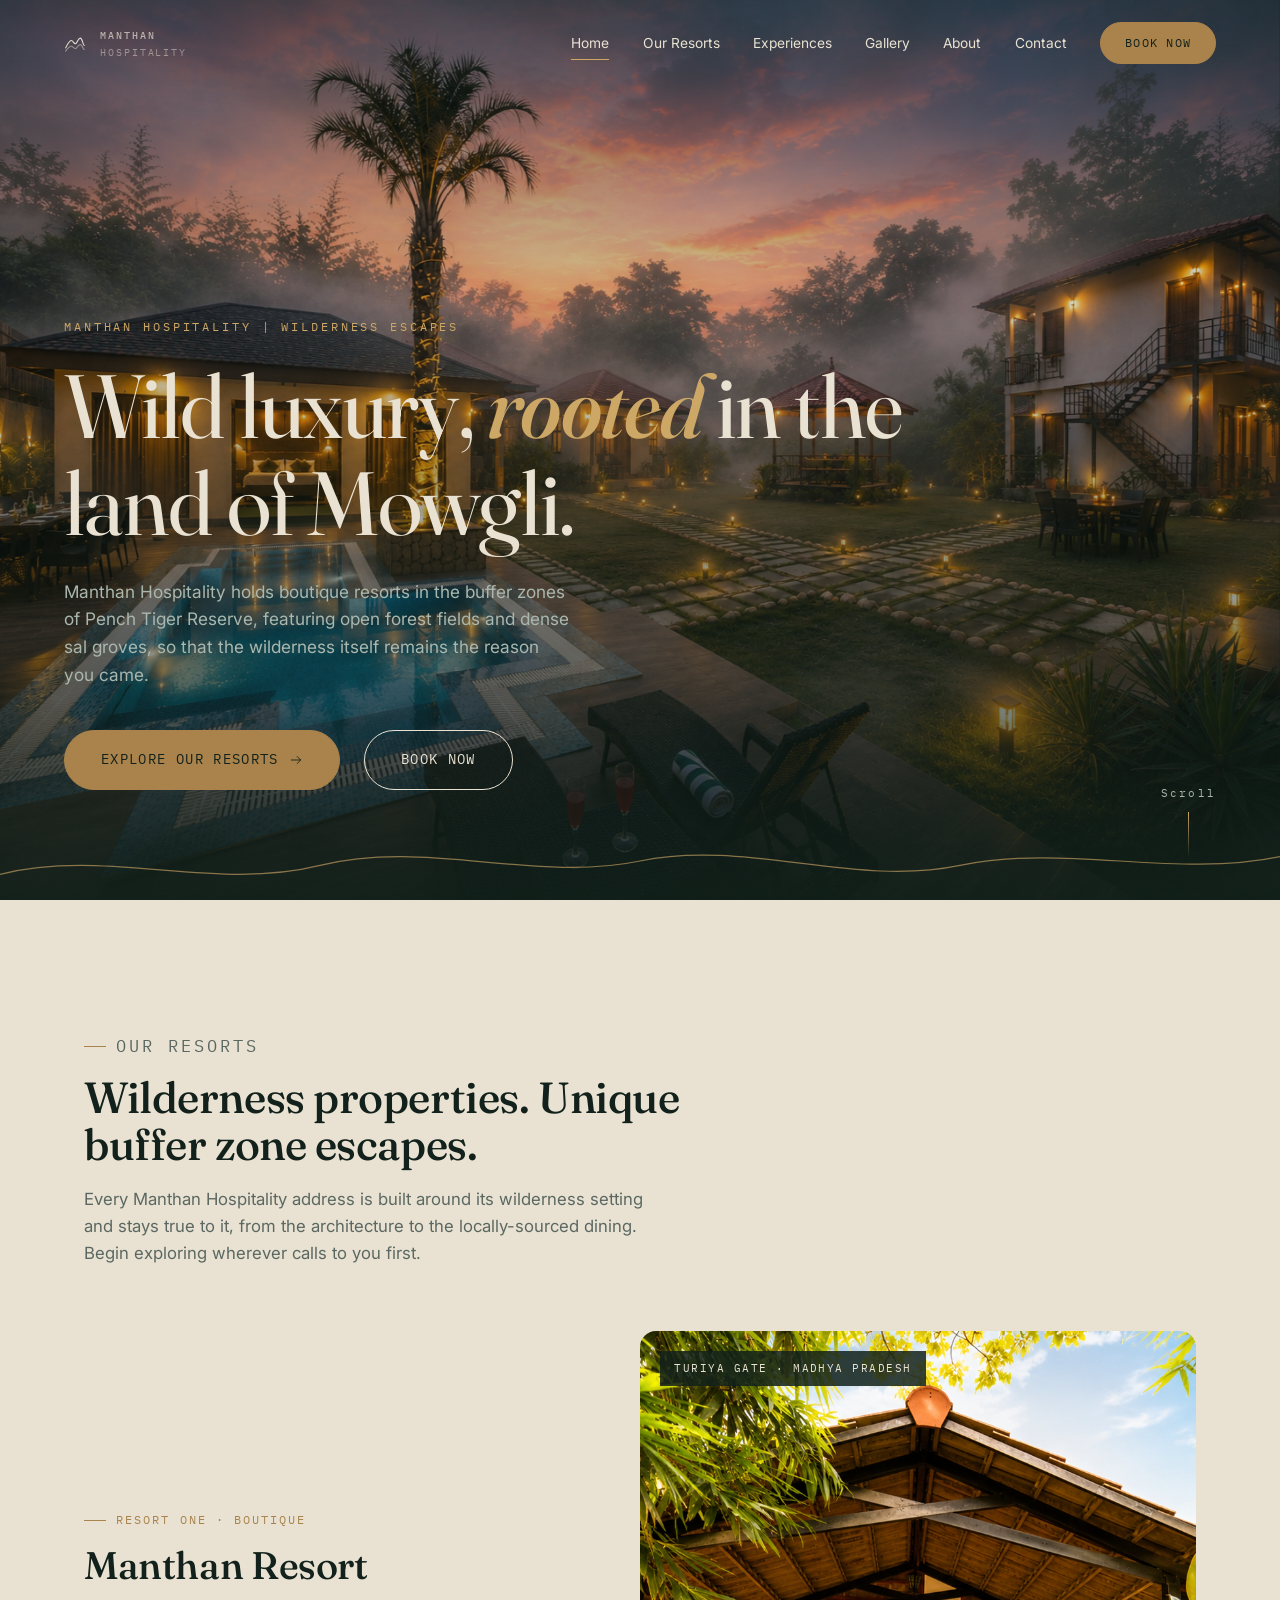
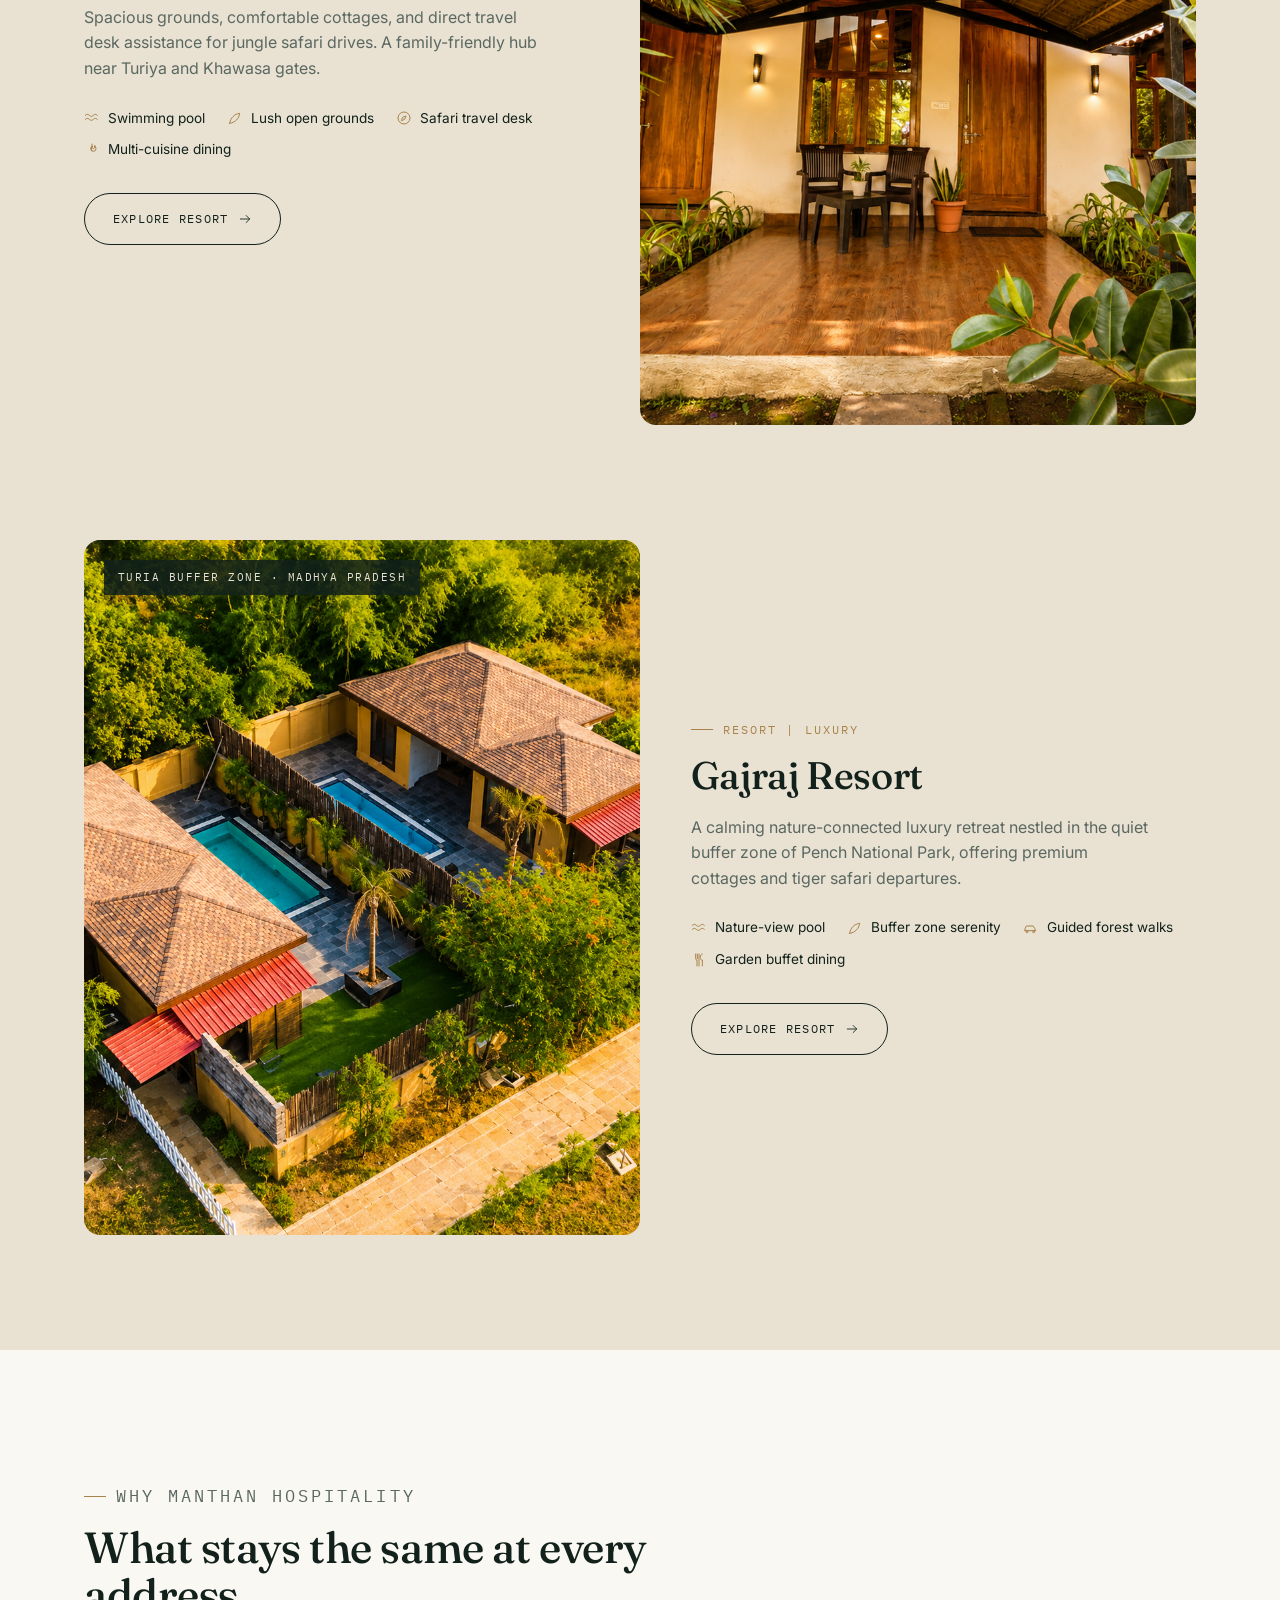
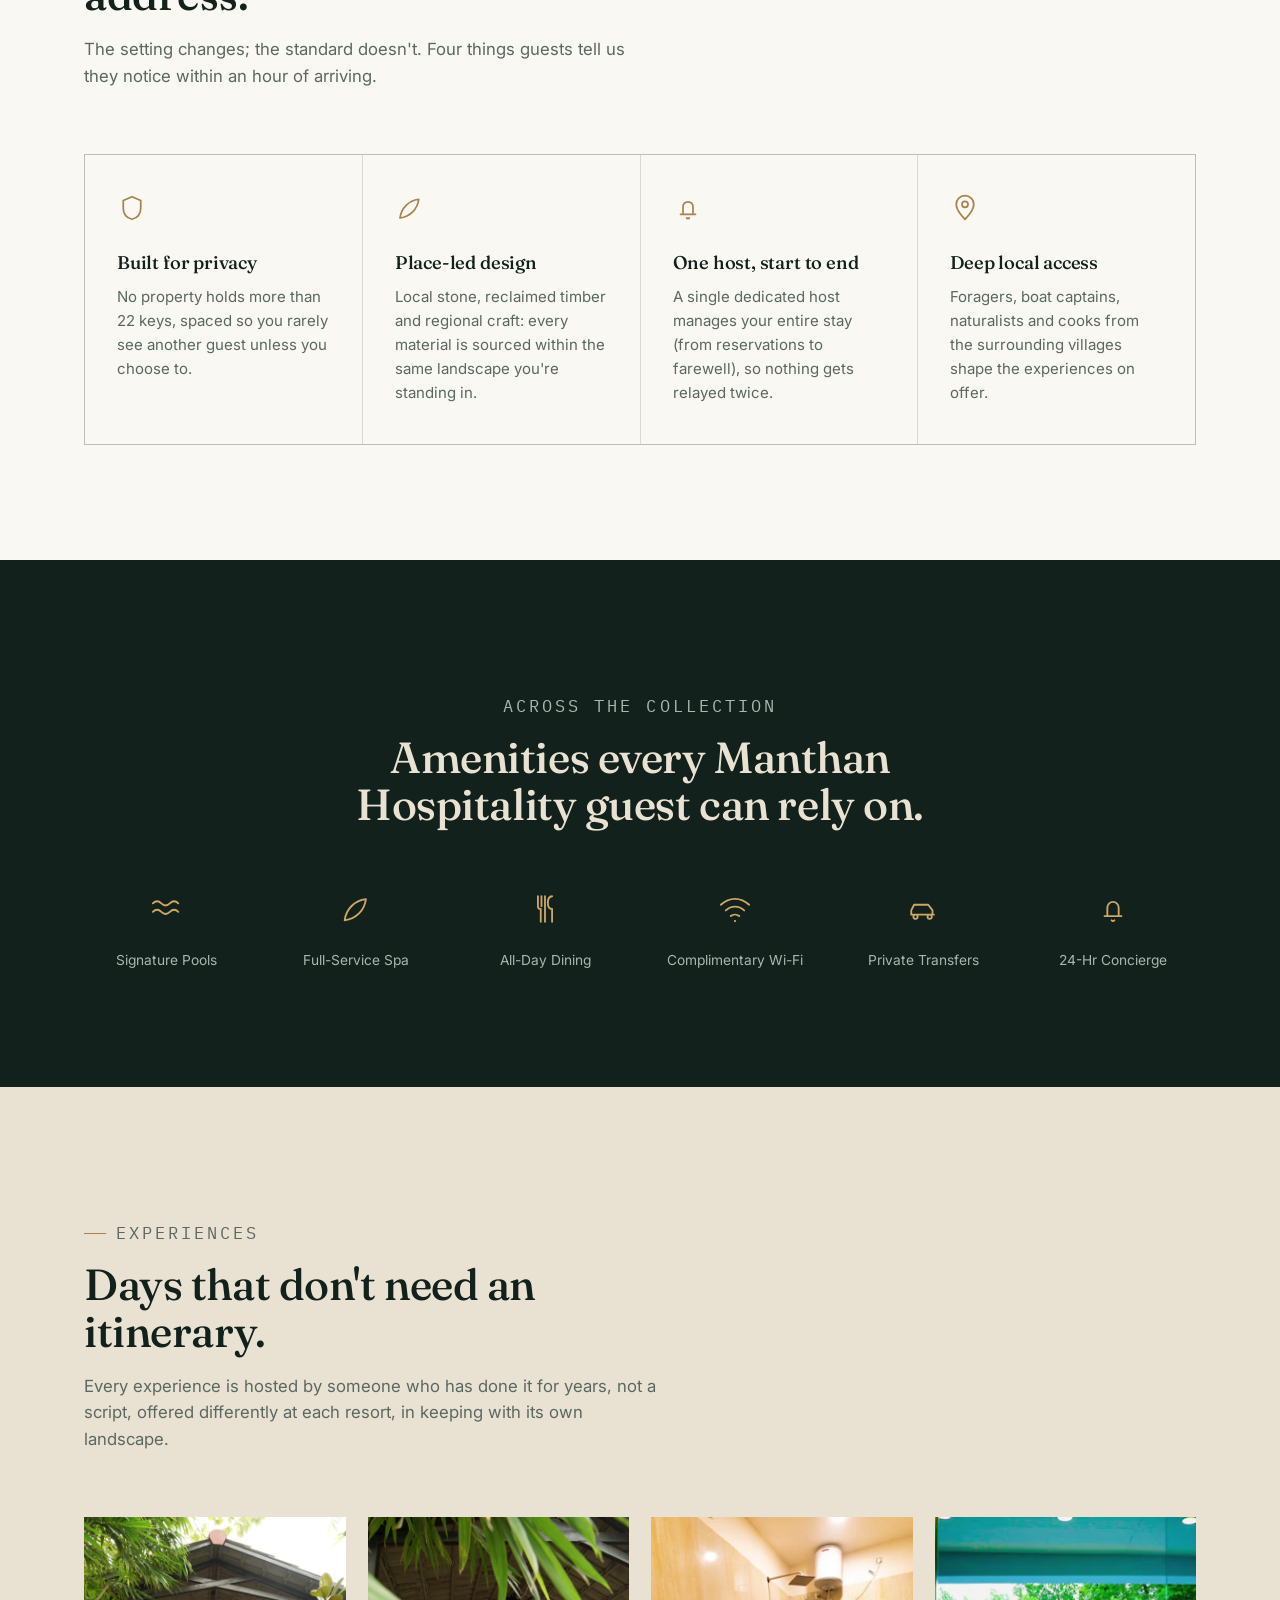
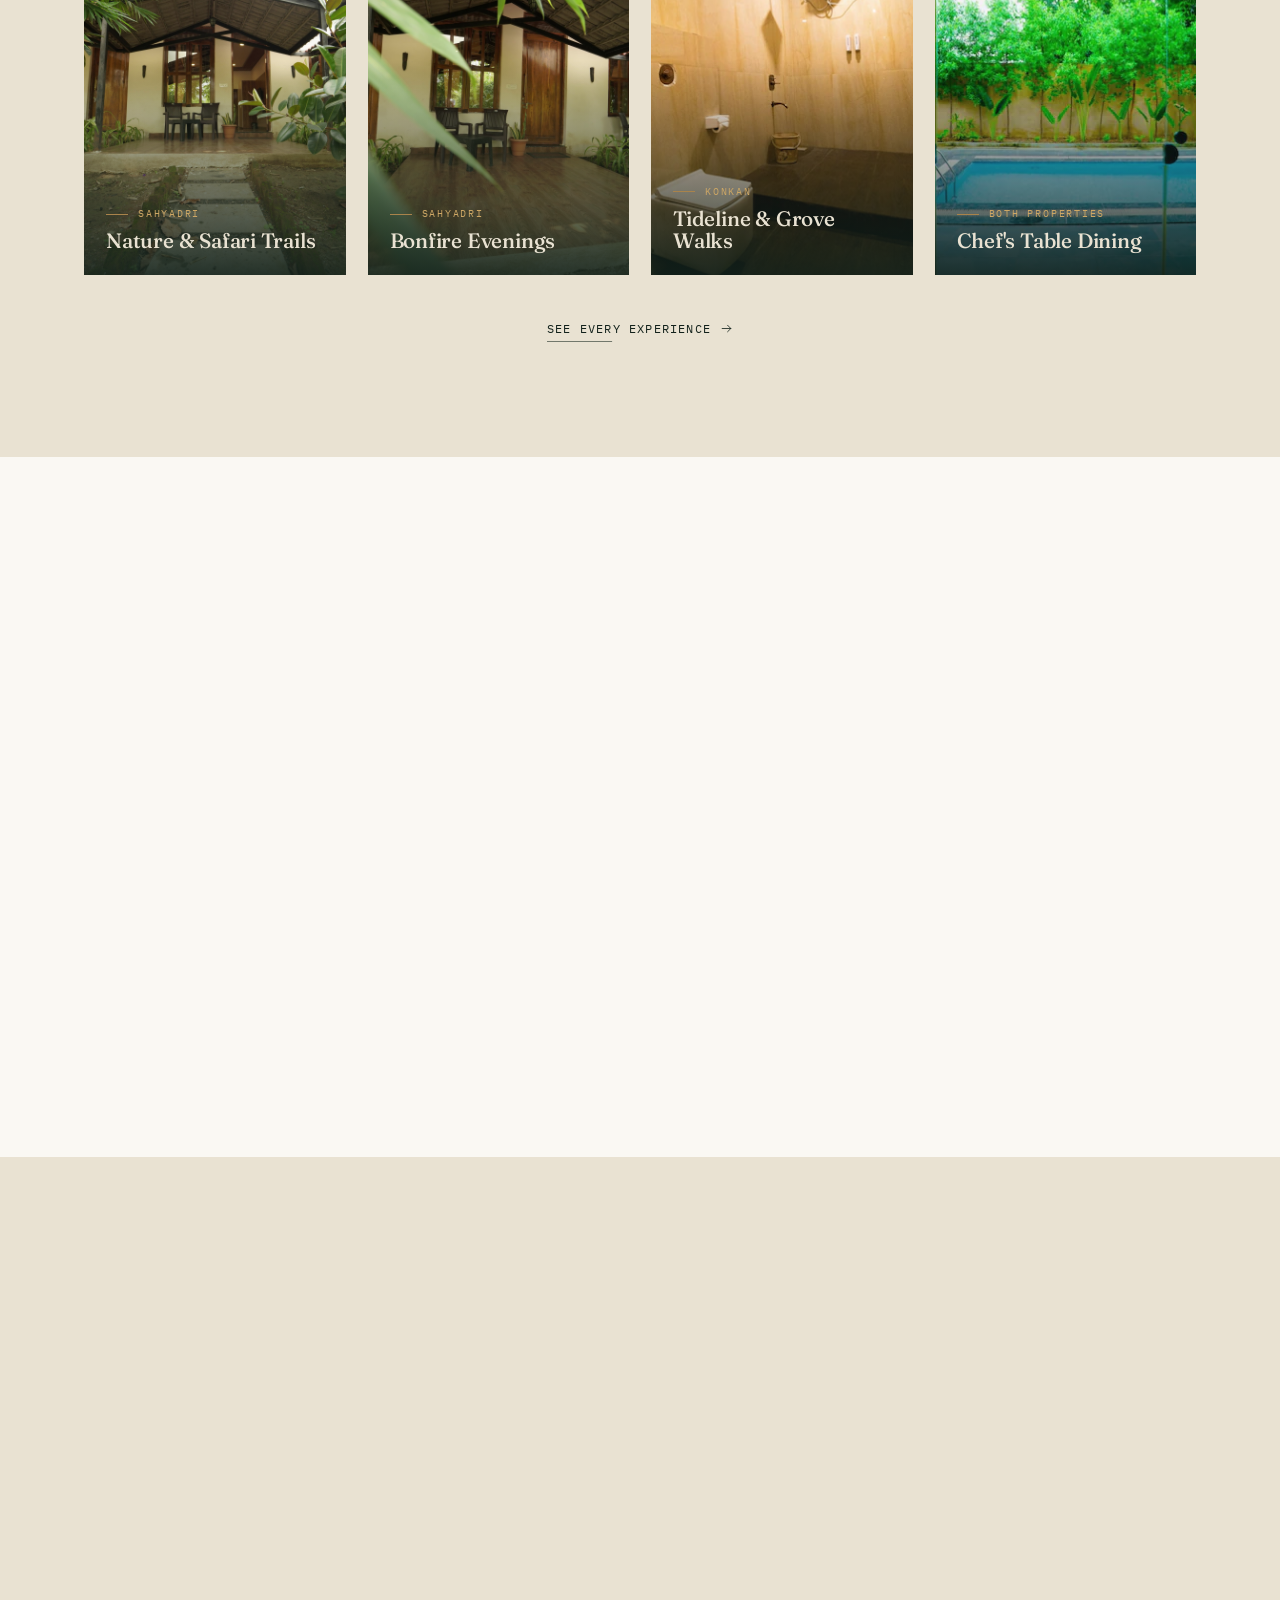
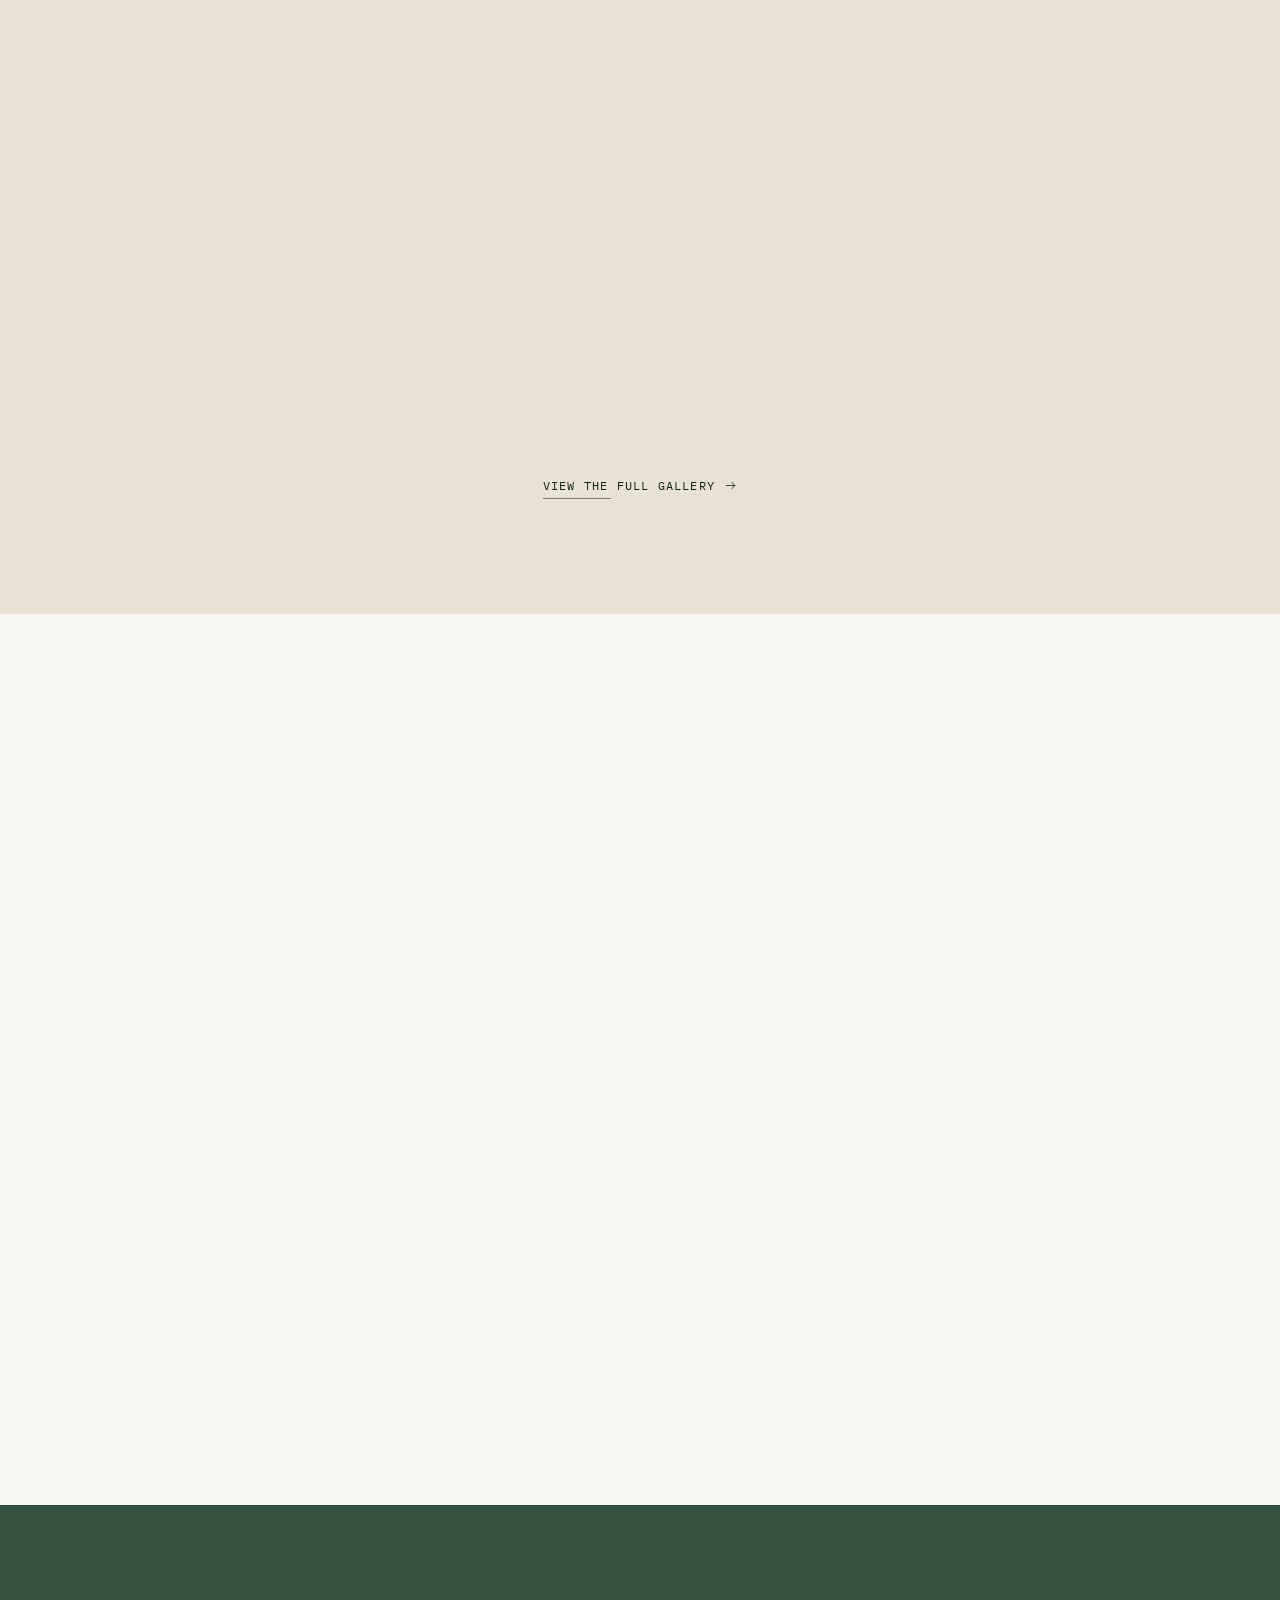
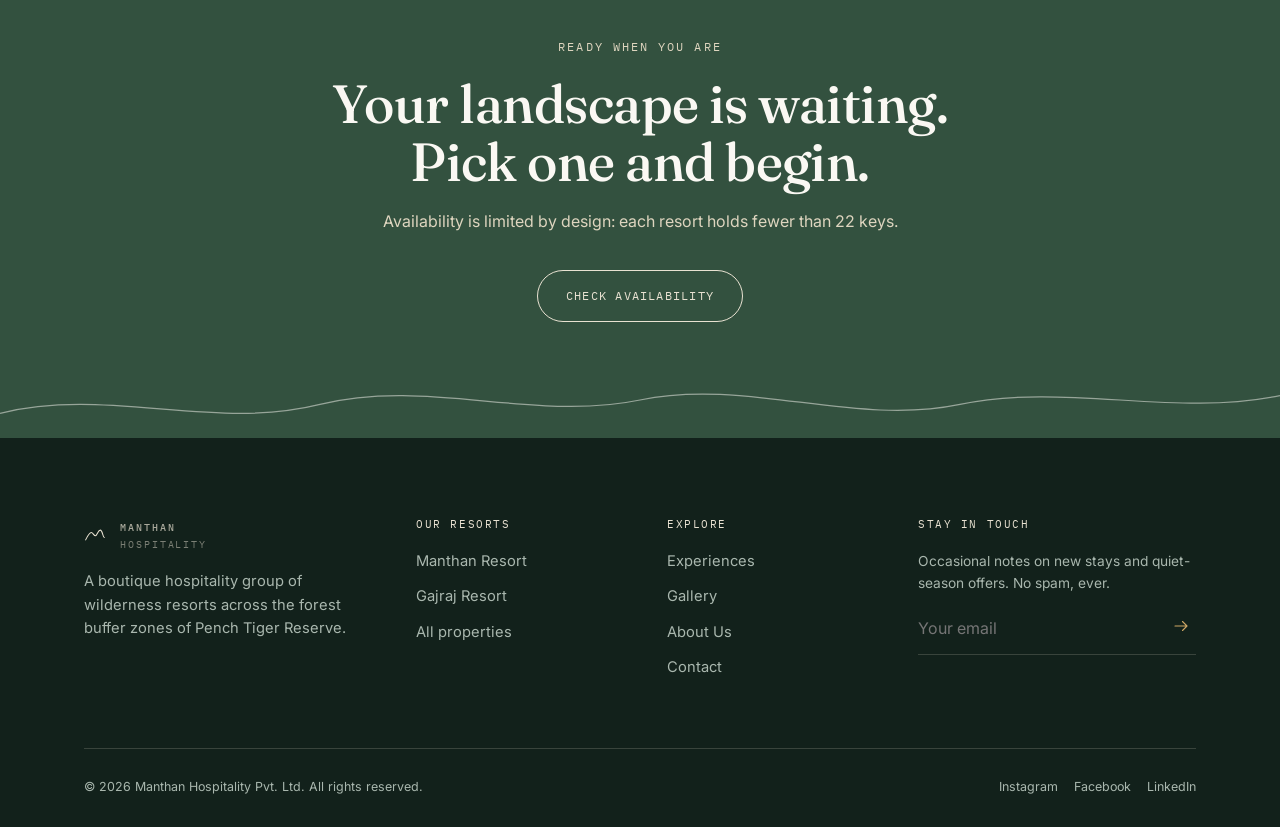
==== aranya/index.html @ 0370a1a2 "Initial commit" ====
<!doctype html>
<html lang="en">

<head>
  <meta charset="UTF-8">
  <meta name="viewport" content="width=device-width, initial-scale=1.0">
  <title>Manthan Hospitality | Boutique &amp; Luxury Resorts of Pench Tiger Reserve</title>
  <meta name="description"
    content="Manthan Hospitality is a boutique hospitality group offering wilderness resorts near Pench National Park, including Manthan Resort near Turiya Gates and Gajraj Resort in the peaceful buffer zone. Explore our properties, then book your safari escape.">
  <link rel="icon"
    href="data:image/svg+xml,%3Csvg xmlns='http://www.w3.org/2000/svg' viewBox='0 0 32 32'%3E%3Cpath d='M2 22c3-6 5-9 7-9s3 4 5 4 3-7 6-7 3 9 5 9' fill='none' stroke='%23A9834B' stroke-width='2'/%3E%3C/svg%3E">
  <link rel="preconnect" href="https://fonts.googleapis.com">
  <link rel="stylesheet" href="assets/css/style.css">
</head>

<body>

  <!-- ================= NAV ================= -->
  <header class="nav">
    <a href="index.html" class="nav-brand">
      <svg viewBox="0 0 32 32" fill="none" stroke="currentColor" stroke-width="1.3">
        <path d="M2 22c3-6 5-9 7-9s3 4 5 4 3-7 6-7 3 9 5 9" stroke-linecap="round" stroke-linejoin="round" />
        <path d="M2 26c3-4 5-6 7-6s3 3 5 3 3-5 6-5 3 6 5 6" stroke-linecap="round" stroke-linejoin="round"
          opacity=".5" />
      </svg>
      <span><b>MANTHAN</b><span>HOSPITALITY</span></span>
    </a>
    <button class="nav-toggle" aria-label="Toggle navigation" aria-expanded="false">
      <svg viewBox="0 0 24 24" fill="none" stroke="currentColor" stroke-width="1.5">
        <path d="M3 6h18M3 12h18M3 18h18" stroke-linecap="round" />
      </svg>
    </button>
    <nav class="nav-links">
      <a href="index.html" class="is-active">Home</a>
      <div class="nav-dropdown">
        <a href="our-resorts.html">Our Resorts</a>
        <div class="nav-dropdown-panel">
          <a href="resort-manthan.html"><span>Manthan Resort</span> <small>Boutique</small></a>
          <a href="resort-gajraj.html"><span>Gajraj Resort</span> <small>Luxury</small></a>
          <a href="our-resorts.html"><span>View all hotels</span> <small>→</small></a>
        </div>
      </div>
      <a href="experiences.html">Experiences</a>
      <a href="gallery.html">Gallery</a>
      <a href="about.html">About</a>
      <a href="contact.html">Contact</a>
      <a href="book-now.html" class="btn btn-brass">Book Now</a>
    </nav>
  </header>

  <!-- ================= HERO ================= -->
  <section class="hero">
    <div class="hero-media">
      <img src="assets/img/herosection.png" alt="Tiger safari in Pench National Park forest at dawn">
    </div>
    <div class="hero-inner">
      <p class="hero-eyebrow">Manthan Hospitality | Wilderness Escapes</p>
      <h1>Wild luxury, <em>rooted</em> in the land of Mowgli.</h1>
      <p class="hero-sub">Manthan Hospitality holds boutique resorts in the buffer zones of Pench
        Tiger
        Reserve, featuring open forest fields and dense sal groves, so that the wilderness itself remains the reason you
        came.</p>
      <div class="hero-actions">
        <a href="our-resorts.html" class="btn btn-brass">Explore Our Resorts
          <svg viewBox="0 0 24 24" fill="none" stroke="currentColor" stroke-width="1.5">
            <path d="M4 12h16M14 6l6 6-6 6" stroke-linecap="round" stroke-linejoin="round" />
          </svg>
        </a>
        <a href="book-now.html" class="btn btn-outline-light">Book Now</a>
      </div>
    </div>
    <div class="hero-scroll"><span>Scroll</span><span class="line"></span></div>
    <svg class="contour" viewBox="0 0 1440 90" preserveAspectRatio="none" xmlns="http://www.w3.org/2000/svg">
      <path d="M0 60C120 30 240 80 360 50C480 20 600 70 720 45C840 20 960 75 1080 50C1200 25 1320 65 1440 40"
        fill="none" style="stroke:var(--brass-light)" stroke-width="1.4" opacity="0.7" />
    </svg>
  </section>

  <!-- ================= OUR RESORTS ================= -->
  <section class="section bg-stone" id="resorts">
    <div class="container">
      <div class="section-head reveal">
        <p class="eyebrow">Our Resorts</p>
        <h2>Wilderness properties. Unique buffer zone escapes.</h2>
        <p>Every Manthan Hospitality address is built around its wilderness setting and stays true to it, from the
          architecture to the locally-sourced dining. Begin exploring wherever calls to you first.</p>
      </div>

      <div class="resort-card reveal">
        <div class="resort-card-media">
          <span class="resort-card-tag">Turiya Gate · Madhya Pradesh</span>
          <img src="assets\img\manthan\room-exterior\3.png" alt=" Swimming pool and garden at Manthan Resort Pench">
        </div>
        <div class="resort-card-body">
          <p class="eyebrow">Resort One · Boutique</p>
          <h3>Manthan Resort</h3>
          <p class="desc">Spacious grounds, comfortable cottages, and direct travel desk assistance for jungle safari
            drives. A family-friendly hub near Turiya and Khawasa gates.</p>
          <ul class="resort-amenities">
            <li><svg viewBox="0 0 24 24" fill="none" stroke="currentColor" stroke-width="1.5">
                <path d="M2 8c2-2 4-2 6 0s4 2 6 0 4-2 6 0M2 14c2-2 4-2 6 0s4 2 6 0 4-2 6 0" stroke-linecap="round" />
              </svg>Swimming pool</li>
            <li><svg viewBox="0 0 24 24" fill="none" stroke="currentColor" stroke-width="1.5">
                <path d="M4 20c8-1 14-7 15-15-8 1-14 7-15 15Z" stroke-linecap="round" stroke-linejoin="round" />
              </svg>Lush open grounds</li>
            <li><svg viewBox="0 0 24 24" fill="none" stroke="currentColor" stroke-width="1.5">
                <circle cx="12" cy="12" r="9" />
                <path d="M15 9l-2 5-5 2 2-5 5-2Z" stroke-linejoin="round" />
              </svg>Safari travel desk</li>
            <li><svg viewBox="0 0 24 24" fill="none" stroke="currentColor" stroke-width="1.5">
                <path d="M12 3c1 3-2 4-2 7a4 4 0 0 0 8 0c0-2-1-3-2-5 1 4-1 5-2 5-1.5 0-2-2-1-4-2 1-3 4-1 7"
                  stroke-linecap="round" stroke-linejoin="round" />
              </svg>Multi-cuisine dining</li>
          </ul>
          <a href="resort-manthan.html" class="btn btn-outline-ink">Explore Resort
            <svg viewBox="0 0 24 24" fill="none" stroke="currentColor" stroke-width="1.5">
              <path d="M4 12h16M14 6l6 6-6 6" stroke-linecap="round" stroke-linejoin="round" />
            </svg>
          </a>
        </div>
      </div>

      <div class="resort-card reveal">
        <div class="resort-card-media">
          <span class="resort-card-tag">Turia Buffer Zone · Madhya Pradesh</span>
          <img src="assets/img/gajraj/exterior/1.png" alt="Beautiful nature scenery at Gajraj Resort Pench">
        </div>
        <div class="resort-card-body">
          <p class="eyebrow">Resort | Luxury</p>
          <h3>Gajraj Resort</h3>
          <p class="desc">A calming nature-connected luxury retreat nestled in the quiet buffer zone of Pench National
            Park, offering premium cottages and tiger safari departures.</p>
          <ul class="resort-amenities">
            <li><svg viewBox="0 0 24 24" fill="none" stroke="currentColor" stroke-width="1.5">
                <path d="M2 8c2-2 4-2 6 0s4 2 6 0 4-2 6 0M2 14c2-2 4-2 6 0s4 2 6 0 4-2 6 0" stroke-linecap="round" />
              </svg>Nature-view pool</li>
            <li><svg viewBox="0 0 24 24" fill="none" stroke="currentColor" stroke-width="1.5">
                <path d="M4 20c8-1 14-7 15-15-8 1-14 7-15 15Z" stroke-linecap="round" stroke-linejoin="round" />
              </svg>Buffer zone serenity</li>
            <li><svg viewBox="0 0 24 24" fill="none" stroke="currentColor" stroke-width="1.5">
                <path
                  d="M3 16v-3l2-4h10l3 4v3M3 16h16M6 16a1.5 1.5 0 1 1 0 3 1.5 1.5 0 0 1 0-3ZM16 16a1.5 1.5 0 1 1 0 3 1.5 1.5 0 0 1 0-3Z"
                  stroke-linecap="round" stroke-linejoin="round" />
              </svg>Guided forest walks</li>
            <li><svg viewBox="0 0 24 24" fill="none" stroke="currentColor" stroke-width="1.5">
                <path d="M7 3v7a2 2 0 0 0 2 2v9M9.5 3v7M12 3v18M17 3c-2 0-3 2-3 5s1 4 3 4v9" stroke-linecap="round"
                  stroke-linejoin="round" />
              </svg>Garden buffet dining</li>
          </ul>
          <a href="resort-gajraj.html" class="btn btn-outline-ink">Explore Resort
            <svg viewBox="0 0 24 24" fill="none" stroke="currentColor" stroke-width="1.5">
              <path d="M4 12h16M14 6l6 6-6 6" stroke-linecap="round" stroke-linejoin="round" />
            </svg>
          </a>
        </div>
      </div>
    </div>
  </section>

  <!-- ================= WHY CHOOSE US ================= -->
  <section class="section" id="why-us">
    <div class="container">
      <div class="section-head reveal">
        <p class="eyebrow">Why Manthan Hospitality</p>
        <h2>What stays the same at every address.</h2>
        <p>The setting changes; the standard doesn't. Four things guests tell us they notice within an hour of arriving.
        </p>
      </div>
      <div class="value-grid reveal-stagger">
        <div class="value-item">
          <svg viewBox="0 0 24 24" fill="none" stroke="currentColor" stroke-width="1.4">
            <path d="M12 3l7 3v6c0 5-3 8-7 9-4-1-7-4-7-9V6Z" stroke-linejoin="round" />
          </svg>
          <h3>Built for privacy</h3>
          <p>No property holds more than 22 keys, spaced so you rarely see another guest unless you choose to.</p>
        </div>
        <div class="value-item">
          <svg viewBox="0 0 24 24" fill="none" stroke="currentColor" stroke-width="1.4">
            <path d="M4 20c8-1 14-7 15-15-8 1-14 7-15 15Z" stroke-linecap="round" stroke-linejoin="round" />
          </svg>
          <h3>Place-led design</h3>
          <p>Local stone, reclaimed timber and regional craft: every material is sourced within the same landscape
            you're standing in.</p>
        </div>
        <div class="value-item">
          <svg viewBox="0 0 24 24" fill="none" stroke="currentColor" stroke-width="1.4">
            <path d="M6 17h12M8 17v-6a4 4 0 0 1 8 0v6M11 20a1.5 1.5 0 0 0 2 0" stroke-linecap="round"
              stroke-linejoin="round" />
          </svg>
          <h3>One host, start to end</h3>
          <p>A single dedicated host manages your entire stay (from reservations to farewell), so nothing gets relayed
            twice.</p>
        </div>
        <div class="value-item">
          <svg viewBox="0 0 24 24" fill="none" stroke="currentColor" stroke-width="1.4">
            <path d="M12 21s7-6.5 7-12a7 7 0 1 0-14 0c0 5.5 7 12 7 12Z" />
            <circle cx="12" cy="9" r="2.4" />
          </svg>
          <h3>Deep local access</h3>
          <p>Foragers, boat captains, naturalists and cooks from the surrounding villages shape the experiences on
            offer.</p>
        </div>
      </div>
    </div>
  </section>

  <!-- ================= AMENITIES ================= -->
  <section class="section bg-ink" id="amenities">
    <div class="container">
      <div class="section-head center reveal" style="margin-left:auto;margin-right:auto;">
        <p class="eyebrow center">Across The Collection</p>
        <h2>Amenities every Manthan Hospitality guest can rely on.</h2>
      </div>
      <div class="amenity-grid reveal-stagger">
        <div class="amenity-item"><svg viewBox="0 0 24 24" fill="none" stroke="currentColor" stroke-width="1.3">
            <path d="M2 8c2-2 4-2 6 0s4 2 6 0 4-2 6 0M2 14c2-2 4-2 6 0s4 2 6 0 4-2 6 0" stroke-linecap="round" />
          </svg>
          <p>Signature Pools</p>
        </div>
        <div class="amenity-item"><svg viewBox="0 0 24 24" fill="none" stroke="currentColor" stroke-width="1.3">
            <path d="M4 20c8-1 14-7 15-15-8 1-14 7-15 15Z" stroke-linecap="round" stroke-linejoin="round" />
          </svg>
          <p>Full-Service Spa</p>
        </div>
        <div class="amenity-item"><svg viewBox="0 0 24 24" fill="none" stroke="currentColor" stroke-width="1.3">
            <path d="M7 3v7a2 2 0 0 0 2 2v9M9.5 3v7M12 3v18M17 3c-2 0-3 2-3 5s1 4 3 4v9" stroke-linecap="round"
              stroke-linejoin="round" />
          </svg>
          <p>All-Day Dining</p>
        </div>
        <div class="amenity-item"><svg viewBox="0 0 24 24" fill="none" stroke="currentColor" stroke-width="1.3">
            <path d="M2 9c6-5.5 14-5.5 20 0M5.5 13c4-3.5 9-3.5 13 0M9 17c1.7-1.4 4.3-1.4 6 0" stroke-linecap="round" />
            <circle cx="12" cy="20.5" r=".8" fill="currentColor" stroke="none" />
          </svg>
          <p>Complimentary Wi-Fi</p>
        </div>
        <div class="amenity-item"><svg viewBox="0 0 24 24" fill="none" stroke="currentColor" stroke-width="1.3">
            <path
              d="M3 16v-3l2-4h10l3 4v3M3 16h16M6 16a1.5 1.5 0 1 1 0 3 1.5 1.5 0 0 1 0-3ZM16 16a1.5 1.5 0 1 1 0 3 1.5 1.5 0 0 1 0-3Z"
              stroke-linecap="round" stroke-linejoin="round" />
          </svg>
          <p>Private Transfers</p>
        </div>
        <div class="amenity-item"><svg viewBox="0 0 24 24" fill="none" stroke="currentColor" stroke-width="1.3">
            <path d="M6 17h12M8 17v-6a4 4 0 0 1 8 0v6M11 20a1.5 1.5 0 0 0 2 0" stroke-linecap="round"
              stroke-linejoin="round" />
          </svg>
          <p>24-Hr Concierge</p>
        </div>
      </div>
    </div>
  </section>

  <!-- ================= EXPERIENCES ================= -->
  <section class="section bg-stone" id="experiences">
    <div class="container">
      <div class="section-head reveal">
        <p class="eyebrow">Experiences</p>
        <h2>Days that don't need an itinerary.</h2>
        <p>Every experience is hosted by someone who has done it for years, not a script, offered differently at each
          resort, in keeping with its own landscape.</p>
      </div>
      <div class="exp-grid reveal-stagger">
        <a class="exp-card" href="experiences.html#safari">
          <img src="assets/img/manthan/202310191313056237-153337ab-cac4-4c52-88c2-dd4564cfcef7.jpg"
            alt="Guided nature trek through forest">
          <div class="exp-card-body">
            <p class="eyebrow">Sahyadri</p>
            <h3>Nature &amp; Safari Trails</h3>
          </div>
        </a>
        <a class="exp-card" href="experiences.html#bonfire">
          <img src="assets/img/manthan/202310191313056237-6341ac77-27a2-4ff3-a128-4129baa6cfd1.avif"
            alt="Fire-lit evening gathering under the stars">
          <div class="exp-card-body">
            <p class="eyebrow">Sahyadri</p>
            <h3>Bonfire Evenings</h3>
          </div>
        </a>
        <a class="exp-card" href="experiences.html#nature">
          <img src="assets/img/gajraj/6b04cd2c87a611ee95280a58a9feac02.webp" alt="Buffer forest path and nature walk">
          <div class="exp-card-body">
            <p class="eyebrow">Konkan</p>
            <h3>Tideline &amp; Grove Walks</h3>
          </div>
        </a>
        <a class="exp-card" href="experiences.html#dining">
          <img src="assets/img/gajraj/caf82ad48aa911ee90a60a58a9feac02.webp" alt="Dining experience under the trees">
          <div class="exp-card-body">
            <p class="eyebrow">Both Properties</p>
            <h3>Chef's Table Dining</h3>
          </div>
        </a>
      </div>
      <div style="margin-top:40px; text-align:center;">
        <a href="experiences.html" class="link-arrow">See every experience
          <svg viewBox="0 0 24 24" fill="none" stroke="currentColor" stroke-width="1.5">
            <path d="M4 12h16M14 6l6 6-6 6" stroke-linecap="round" stroke-linejoin="round" />
          </svg>
        </a>
      </div>
    </div>
  </section>

  <!-- ================= TESTIMONIALS ================= -->
  <section class="section" id="testimonials">
    <div class="container">
      <div class="section-head center reveal" style="margin-left:auto;margin-right:auto;">
        <p class="eyebrow center">Guest Words</p>
        <h2>What people say once they've left.</h2>
      </div>
      <div class="testimonial-wrap reveal">
        <div class="testimonial-slide">
          <p class="testimonial-quote">"We stopped checking the time by the second morning. I've never seen a hotel
            disappear into its setting quite like this; you remember the valley, not the lobby."</p>
          <div class="testimonial-meta">
            <span class="testimonial-avatar">R.K.</span>
            <div style="text-align:left;">
              <p class="testimonial-name">R. Kelkar</p>
              <p class="testimonial-loc">Pune · Manthan Resort</p>
            </div>
          </div>
        </div>
        <div class="testimonial-slide">
          <p class="testimonial-quote">"The staff learned how we liked our coffee by day two and never once made us feel
            like a room number. Small thing, but it's the whole difference."</p>
          <div class="testimonial-meta">
            <span class="testimonial-avatar">S.M.</span>
            <div style="text-align:left;">
              <p class="testimonial-name">S. Mehta</p>
              <p class="testimonial-loc">Mumbai · Gajraj Resort</p>
            </div>
          </div>
        </div>
        <div class="testimonial-slide">
          <p class="testimonial-quote">"Booked five nights, stayed nine. The bonfire evenings alone were worth the drive
            up the ghat (no music, no performance, just good company and a very good fire)."</p>
          <div class="testimonial-meta">
            <span class="testimonial-avatar">A.D.</span>
            <div style="text-align:left;">
              <p class="testimonial-name">A. Deshpande</p>
              <p class="testimonial-loc">Nagpur · Manthan Resort</p>
            </div>
          </div>
        </div>
        <div class="testimonial-dots"></div>
      </div>
    </div>
  </section>

  <!-- ================= GALLERY PREVIEW ================= -->
  <section class="section bg-stone" id="gallery-preview">
    <div class="container">
      <div class="section-head reveal">
        <p class="eyebrow">Gallery</p>
        <h2>A quiet look before you arrive.</h2>
      </div>
      <div class="gallery-grid reveal-stagger">
        <figure class="wide tall"><img src="assets/img/manthan/29d233886e4e11eeb9050a58a9feac02.avif"
            alt="Beautiful grounds at Manthan Resort"></figure>
        <figure><img src="assets/img/manthan/202310191313056237-45c6dfa1-816f-4602-a102-35fd70082536.jpg"
            alt="AC Cottage at Manthan Resort"></figure>
        <figure><img src="assets/img/gajraj/4ff055c6b5e911ee85eb0a58a9feac02.webp" alt="Cottages at Gajraj Resort">
        </figure>
        <figure class="tile-quote">
          <p>"Wilderness landscapes, one quiet standard."</p>
        </figure>
        <figure class="wide"><img src="assets/img/gajraj/ChatGPT Image Jul 16, 2026, 01_45_28 PM.png"
            alt="Lounge setup at Gajraj Resort"></figure>
      </div>
      <div style="margin-top:40px; text-align:center;">
        <a href="gallery.html" class="link-arrow">View the full gallery
          <svg viewBox="0 0 24 24" fill="none" stroke="currentColor" stroke-width="1.5">
            <path d="M4 12h16M14 6l6 6-6 6" stroke-linecap="round" stroke-linejoin="round" />
          </svg>
        </a>
      </div>
    </div>
  </section>

  <!-- ================= CONTACT ================= -->
  <section class="section" id="contact">
    <div class="container">
      <div class="section-head reveal">
        <p class="eyebrow">Contact</p>
        <h2>Plan your stay with us directly.</h2>
        <p>For bespoke itineraries, celebrations, or questions our team hasn't answered yet, reach us here, and a real
          person replies within one business day.</p>
      </div>
      <div class="contact-grid reveal">
        <div>
          <div class="contact-info-item">
            <p class="eyebrow">Reservations</p>
            <p>+91 98200 00000</p>
          </div>
          <div class="contact-info-item">
            <p class="eyebrow">Email</p>
            <p>stay@manthanhospitality.in</p>
          </div>
          <div class="contact-info-item">
            <p class="eyebrow">Head Office</p>
            <p>Manthan Hospitality Head Office, Civil Lines, Nagpur, Maharashtra</p>
          </div>
        </div>
        <form class="contact-form" data-form>
          <div class="form-row">
            <div class="field"><label for="hf-name">Full name</label><input id="hf-name" type="text" required></div>
            <div class="field"><label for="hf-email">Email</label><input id="hf-email" type="email" required></div>
          </div>
          <div class="form-row">
            <div class="field"><label for="hf-resort">Property of interest</label>
              <select id="hf-resort">
                <option>Manthan Resort Pench</option>
                <option>Gajraj Resort Pench</option>
                <option>Not sure yet</option>
              </select>
            </div>
            <div class="field"><label for="hf-dates">Preferred dates</label><input id="hf-dates" type="text"
                placeholder="e.g. 12 to 15 Oct"></div>
          </div>
          <div class="field"><label for="hf-msg">Message</label><textarea id="hf-msg" rows="4"></textarea></div>
          <button type="submit" class="btn btn-brass">Send Enquiry
            <svg viewBox="0 0 24 24" fill="none" stroke="currentColor" stroke-width="1.5">
              <path d="M4 12h16M14 6l6 6-6 6" stroke-linecap="round" stroke-linejoin="round" />
            </svg>
          </button>
          <p class="form-success" role="status">Thank you, your enquiry has been noted. Our reservations team will
            write back within one business day.</p>
        </form>
      </div>
    </div>
  </section>

  <!-- ================= FINAL CTA ================= -->
  <section class="cta-band">
    <div class="container reveal">
      <p class="eyebrow center" style="justify-content:center;">Ready When You Are</p>
      <h2>Your landscape is waiting. Pick one and begin.</h2>
      <p>Availability is limited by design: each resort holds fewer than 22 keys.</p>
      <a href="book-now.html" class="btn btn-outline-light">Check Availability</a>
    </div>
    <svg class="cta-contour" viewBox="0 0 1440 90" preserveAspectRatio="none" xmlns="http://www.w3.org/2000/svg">
      <path d="M0 60C120 30 240 80 360 50C480 20 600 70 720 45C840 20 960 75 1080 50C1200 25 1320 65 1440 40"
        fill="none" style="stroke:var(--paper)" stroke-width="1.4" />
    </svg>
  </section>

  <!-- ================= FOOTER ================= -->
  <footer class="footer">
    <div class="container">
      <div class="footer-top">
        <div class="footer-brand">
          <a href="index.html" class="nav-brand">
            <svg viewBox="0 0 32 32" fill="none" stroke="currentColor" stroke-width="1.3">
              <path d="M2 22c3-6 5-9 7-9s3 4 5 4 3-7 6-7 3 9 5 9" stroke-linecap="round" stroke-linejoin="round" />
            </svg>
            <span><b>MANTHAN</b><span>HOSPITALITY</span></span>
          </a>
          <p>A boutique hospitality group of wilderness resorts across the forest buffer zones of Pench Tiger Reserve.
          </p>
        </div>
        <div>
          <h4>Our Resorts</h4>
          <ul>
            <li><a href="resort-manthan.html">Manthan Resort</a></li>
            <li><a href="resort-gajraj.html">Gajraj Resort</a></li>
            <li><a href="our-resorts.html">All properties</a></li>
          </ul>
        </div>
        <div>
          <h4>Explore</h4>
          <ul>
            <li><a href="experiences.html">Experiences</a></li>
            <li><a href="gallery.html">Gallery</a></li>
            <li><a href="about.html">About Us</a></li>
            <li><a href="contact.html">Contact</a></li>
          </ul>
        </div>
        <div class="footer-newsletter">
          <h4>Stay In Touch</h4>
          <p style="font-size:.86rem; margin-bottom:18px;">Occasional notes on new stays and quiet-season offers. No
            spam, ever.</p>
          <form data-form>
            <input type="email" placeholder="Your email" required aria-label="Email address">
            <button type="submit" aria-label="Subscribe">
              <svg viewBox="0 0 24 24" fill="none" stroke="currentColor" stroke-width="1.5">
                <path d="M4 12h16M14 6l6 6-6 6" stroke-linecap="round" stroke-linejoin="round" />
              </svg>
            </button>
          </form>
          <p class="form-success" role="status" style="margin-top:14px;">Subscribed, welcome to the list.</p>
        </div>
      </div>
      <div class="footer-bottom">
        <p>© 2026 Manthan Hospitality Pvt. Ltd. All rights reserved.</p>
        <div class="footer-social"><a href="#">Instagram</a><a href="#">Facebook</a><a href="#">LinkedIn</a></div>
      </div>
    </div>
  </footer>

  <script src="assets/js/main.js"></script>
</body>

</html>
---- aranya/assets/css/style.css ----
/* ==========================================================================
   MANTHAN HOSPITALITY — Design System
   A hospitality-group site spanning multiple resorts.
   Palette: deep forest ink + brass, warm stone neutrals.
   Type: Fraunces (display) / Inter (body) / IBM Plex Mono (labels, data).
   Signature motif: a single contour line — mountain elevation on one
   property, tideline on another — that ties every resort to one brand.
   ========================================================================== */

@import url('https://fonts.googleapis.com/css2?family=Fraunces:ital,opsz,wght@0,9..144,300;0,9..144,400;0,9..144,500;0,9..144,600;1,9..144,400;1,9..144,500&family=Inter:wght@300;400;500;600&family=IBM+Plex+Mono:wght@400;500&display=swap');

:root {
  /* --- color: deep forest + brass, warm stone neutrals --- */
  --ink: #12211B;
  /* near-black forest — hero/footer/nav grounding */
  --ink-2: #1B2E25;
  --moss: #33513F;
  /* primary green */
  --moss-2: #48664F;
  --brass: #A9834B;
  /* muted brass/gold accent */
  --brass-light: #CDA765;
  --stone: #E9E2D2;
  /* warm stone background */
  --stone-2: #DED5BF;
  --paper: #FAF8F3;
  /* lightest surface */
  --slate: #5B6862;
  /* muted secondary ink for light bg */
  --slate-on-ink: #A9B7AE;
  /* muted secondary on dark bg */
  --line-on-paper: rgba(18, 33, 27, .14);
  --line-on-ink: rgba(233, 226, 210, .18);
  --shadow: 0 30px 60px -20px rgba(18, 33, 27, .35);

  --font-display: 'Fraunces', serif;
  --font-body: 'Inter', sans-serif;
  --font-mono: 'IBM Plex Mono', monospace;

  --container: 1240px;
  --gutter: clamp(20px, 5vw, 64px);
  --radius: 2px;
  --ease: cubic-bezier(.22, .61, .36, 1);
}

*,
*::before,
*::after {
  box-sizing: border-box;
}

html {
  scroll-behavior: smooth;
}

@media (prefers-reduced-motion: reduce) {
  html {
    scroll-behavior: auto;
  }

  *,
  *::before,
  *::after {
    animation-duration: .001ms !important;
    animation-iteration-count: 1 !important;
    transition-duration: .001ms !important;
    scroll-behavior: auto !important;
  }
}

body {
  margin: 0;
  font-family: var(--font-body);
  color: var(--ink);
  background: var(--paper);
  -webkit-font-smoothing: antialiased;
  font-size: 16px;
  line-height: 1.6;
  overflow-x: hidden;
}

img {
  max-width: 100%;
  display: block;
}

a {
  color: inherit;
  text-decoration: none;
}

ul {
  margin: 0;
  padding: 0;
  list-style: none;
}

button {
  font-family: inherit;
  cursor: pointer;
}

input,
textarea,
select {
  font-family: inherit;
  font-size: 1rem;
}

:focus-visible {
  outline: 2px solid var(--brass);
  outline-offset: 3px;
}

.container {
  max-width: var(--container);
  margin: 0 auto;
  padding: 0 var(--gutter);
}

h1,
h2,
h3,
h4 {
  font-family: var(--font-display);
  font-weight: 500;
  margin: 0;
  letter-spacing: -.01em;
  line-height: 1.08;
}

p {
  margin: 0;
}

.eyebrow {
  font-family: var(--font-mono);
  font-size: .72rem;
  letter-spacing: .18em;
  text-transform: uppercase;
  color: var(--brass);
  display: flex;
  align-items: center;
  gap: 10px;
}

.eyebrow::before {
  content: '';
  width: 22px;
  height: 1px;
  background: var(--brass);
  display: inline-block;
}

.eyebrow.center {
  justify-content: center;
}

.eyebrow.center::before {
  display: none;
}

.section {
  padding: clamp(64px, 9vw, 140px) 0;
  position: relative;
}

.section-head {
  max-width: 640px;
  margin-bottom: clamp(36px, 5vw, 64px);
}

.section-head.center {
  margin-left: auto;
  margin-right: auto;
  text-align: center;
}

.section-head h2 {
  font-size: clamp(2rem, 3.4vw, 3rem);
  margin-top: 14px;
}

.section-head p {
  margin-top: 18px;
  color: var(--slate);
  font-size: 1.05rem;
  max-width: 52ch;
}

.section-head.center p {
  margin-left: auto;
  margin-right: auto;
}

.bg-ink {
  background: var(--ink);
  color: var(--stone);
}

.bg-ink .eyebrow {
  color: var(--brass-light);
}

.bg-ink .section-head p {
  color: var(--slate-on-ink);
}

.bg-moss {
  background: var(--moss);
  color: var(--paper);
}

.bg-stone {
  background: var(--stone);
}

/* ---------- buttons / links ---------- */
.btn {
  display: inline-flex;
  align-items: center;
  gap: 10px;
  font-family: var(--font-mono);
  font-size: .78rem;
  letter-spacing: .1em;
  text-transform: uppercase;
  padding: 15px 28px;
  border-radius: 50px;
  border: 1px solid currentColor;
  transition: background .35s var(--ease), color .35s var(--ease), border-color .35s var(--ease), transform .35s var(--ease);
  white-space: nowrap;
}

.btn svg {
  width: 14px;
  height: 14px;
  transition: transform .35s var(--ease);
}

.btn:hover svg {
  transform: translateX(4px);
}

.btn-brass {
  background: var(--brass);
  border-color: var(--brass);
  color: var(--ink);
}

.btn-brass:hover {
  background: var(--brass-light);
  border-color: var(--brass-light);
}

.btn-outline-ink {
  color: var(--ink);
}

.btn-outline-ink:hover {
  background: var(--ink);
  color: var(--stone);
}

.btn-outline-light {
  color: var(--stone);
}

.btn-outline-light:hover {
  background: var(--stone);
  color: var(--ink);
}

.link-arrow {
  display: inline-flex;
  align-items: center;
  gap: 9px;
  font-family: var(--font-mono);
  font-size: .75rem;
  letter-spacing: .1em;
  text-transform: uppercase;
  color: inherit;
  position: relative;
  padding-bottom: 4px;
}

.link-arrow::after {
  content: '';
  position: absolute;
  left: 0;
  bottom: 0;
  height: 1px;
  width: 100%;
  background: currentColor;
  transform: scaleX(.35);
  transform-origin: left;
  transition: transform .45s var(--ease);
  opacity: .55;
}

.link-arrow:hover::after {
  transform: scaleX(1);
  opacity: 1;
}

.link-arrow svg {
  width: 13px;
  height: 13px;
  transition: transform .35s var(--ease);
}

.link-arrow:hover svg {
  transform: translateX(5px);
}

/* ---------- nav ---------- */
.nav {
  position: fixed;
  top: 0;
  left: 0;
  right: 0;
  z-index: 100;
  display: flex;
  align-items: center;
  justify-content: space-between;
  padding: 22px var(--gutter);
  transition: background .5s var(--ease), padding .5s var(--ease), box-shadow .5s var(--ease);
  color: var(--stone);
}

.nav.is-solid {
  background: rgba(18, 33, 27, .94);
  backdrop-filter: blur(10px);
  padding-top: 14px;
  padding-bottom: 14px;
  box-shadow: 0 12px 30px rgba(0, 0, 0, .15);
}

.nav-brand {
  display: flex;
  align-items: center;
  gap: 10px;
  font-family: var(--font-display);
  font-size: 1.25rem;
  letter-spacing: .04em;
}

.nav-brand svg {
  width: 26px;
  height: 26px;
}

.nav-brand b {
  font-weight: 500;
}

.nav-brand span {
  font-family: var(--font-mono);
  font-size: .6rem;
  letter-spacing: .2em;
  opacity: .7;
  display: block;
  margin-top: 2px;
}

.nav-links {
  display: flex;
  align-items: center;
  gap: clamp(18px, 2.6vw, 34px);
  font-size: .86rem;
}

.nav-links a:not(.btn) {
  position: relative;
  padding: 4px 0;
}

.nav-links .btn {
  padding: 10px 24px;
}

.nav-links a:not(.btn)::after {
  content: '';
  position: absolute;
  left: 0;
  bottom: -2px;
  width: 100%;
  height: 1px;
  background: var(--brass-light);
  transform: scaleX(0);
  transform-origin: left;
  transition: transform .35s var(--ease);
}

.nav-links a:not(.btn):hover::after,
.nav-links a.is-active:not(.btn)::after {
  transform: scaleX(1);
}

.nav-dropdown {
  position: relative;
}

.nav-dropdown-panel {
  position: absolute;
  top: calc(100% + 18px);
  left: 50%;
  transform: translateX(-50%) translateY(6px);
  background: var(--paper);
  color: var(--ink);
  min-width: 240px;
  padding: 10px;
  box-shadow: var(--shadow);
  opacity: 0;
  visibility: hidden;
  transition: opacity .3s var(--ease), transform .3s var(--ease);
}

.nav-dropdown:hover .nav-dropdown-panel,
.nav-dropdown:focus-within .nav-dropdown-panel {
  opacity: 1;
  visibility: visible;
  transform: translateX(-50%) translateY(0);
}

.nav-dropdown-panel a {
  display: flex;
  justify-content: space-between;
  gap: 10px;
  padding: 12px 14px;
  font-size: .85rem;
  border-radius: var(--radius);
}

.nav-dropdown-panel a:hover {
  background: var(--stone);
}

.nav-dropdown-panel a small {
  font-family: var(--font-mono);
  font-size: .62rem;
  color: var(--brass);
  letter-spacing: .1em;
}

.nav-toggle {
  display: none;
  background: none;
  border: none;
  color: inherit;
  padding: 6px;
}

.nav-toggle svg {
  width: 24px;
  height: 24px;
}

@media (max-width: 900px) {
  .nav-links {
    position: fixed;
    inset: 0 0 0 auto;
    width: min(84vw, 360px);
    height: 100vh;
    background: var(--ink);
    flex-direction: column;
    align-items: flex-start;
    justify-content: flex-start;
    gap: 6px;
    padding: 100px 32px 40px;
    transform: translateX(100%);
    transition: transform .5s var(--ease);
  }

  .nav-links.is-open {
    transform: translateX(0);
  }

  .nav-links a {
    width: 100%;
    padding: 14px 0;
    border-bottom: 1px solid var(--line-on-ink);
    font-size: 1rem;
  }

  .nav-dropdown-panel {
    position: static;
    opacity: 1;
    visibility: visible;
    transform: none;
    background: none;
    box-shadow: none;
    padding: 0 0 0 14px;
    display: none;
  }

  .nav-dropdown.is-open .nav-dropdown-panel {
    display: block;
  }

  .nav-dropdown-panel a {
    color: var(--slate-on-ink);
    border: none;
    padding: 10px 0;
  }

  .nav-toggle {
    display: flex;
    z-index: 110;
  }
}

/* ---------- hero ---------- */
.hero {
  position: relative;
  min-height: 100svh;
  display: flex;
  align-items: flex-end;
  color: var(--stone);
  background: var(--ink);
  overflow: hidden;
}

.hero-media {
  position: absolute;
  inset: 0;
}

.hero-media img {
  width: 100%;
  height: 100%;
  object-fit: cover;
  transform: scale(1.08);
  animation: heroKen 16s var(--ease) forwards;
}

@keyframes heroKen {
  to {
    transform: scale(1);
  }
}

.hero-media::after {
  content: '';
  position: absolute;
  inset: 0;
  background: linear-gradient(180deg, rgba(18, 33, 27, .55) 0%, rgba(18, 33, 27, .18) 32%, rgba(18, 33, 27, .55) 78%, rgba(18, 33, 27, .92) 100%);
}

.hero-inner {
  position: relative;
  z-index: 2;
  width: 100%;
  padding: 0 var(--gutter) clamp(64px, 9vw, 110px);
}

.hero-eyebrow {
  font-family: var(--font-mono);
  font-size: .75rem;
  letter-spacing: .24em;
  text-transform: uppercase;
  color: var(--brass-light);
  margin-bottom: 22px;
  opacity: 0;
  animation: riseIn .9s var(--ease) .3s forwards;
}

.hero h1 {
  font-size: clamp(2.6rem, 7vw, 5.6rem);
  max-width: 16ch;
  font-weight: 400;
  opacity: 0;
  animation: riseIn 1s var(--ease) .5s forwards;
}

.hero h1 em {
  font-style: italic;
  font-weight: 500;
  color: var(--brass-light);
}

.hero-sub {
  margin-top: 26px;
  max-width: 46ch;
  font-size: 1.08rem;
  color: var(--slate-on-ink);
  opacity: 0;
  animation: riseIn 1s var(--ease) .7s forwards;
}

.hero-actions {
  display: flex;
  gap: 24px;
  margin-top: 42px;
  flex-wrap: wrap;
  opacity: 0;
  animation: riseIn 1s var(--ease) .9s forwards;
}

.hero-actions .btn {
  padding: 18px 36px;
  font-size: .85rem;
}

@keyframes riseIn {
  from {
    opacity: 0;
    transform: translateY(26px);
  }

  to {
    opacity: 1;
    transform: none;
  }
}

.hero-scroll {
  position: absolute;
  right: var(--gutter);
  bottom: 42px;
  z-index: 2;
  display: flex;
  flex-direction: column;
  align-items: center;
  gap: 10px;
  color: var(--slate-on-ink);
  font-family: var(--font-mono);
  font-size: .68rem;
  letter-spacing: .2em;
}

.hero-scroll .line {
  width: 1px;
  height: 46px;
  background: linear-gradient(var(--brass-light), transparent);
  animation: scrollLine 2.2s var(--ease) infinite;
}

@keyframes scrollLine {
  0% {
    transform: scaleY(0);
    transform-origin: top;
  }

  50% {
    transform: scaleY(1);
    transform-origin: top;
  }

  50.01% {
    transform-origin: bottom;
  }

  100% {
    transform: scaleY(0);
    transform-origin: bottom;
  }
}

.contour {
  position: absolute;
  left: 0;
  right: 0;
  bottom: -1px;
  width: 100%;
  z-index: 2;
  opacity: .9;
}

/* ---------- resort split cards ---------- */
.resort-card {
  display: grid;
  grid-template-columns: 1.1fr 1fr;
  gap: clamp(28px, 4vw, 64px);
  align-items: center;
}

.resort-card:nth-child(even) {
  direction: rtl;
}

.resort-card:nth-child(even)>* {
  direction: ltr;
}

.resort-card+.resort-card {
  margin-top: clamp(72px, 9vw, 128px);
}

.resort-card-media {
  position: relative;
  aspect-ratio: 4/5;
  overflow: hidden;
  border-radius: 16px;
}

.resort-card-media img {
  width: 100%;
  height: 100%;
  object-fit: cover;
  transition: transform 1s var(--ease);
}

.resort-card:hover .resort-card-media img {
  transform: scale(1.05);
}

.resort-card-tag {
  position: absolute;
  top: 20px;
  left: 20px;
  background: rgba(18, 33, 27, .85);
  color: var(--stone);
  font-family: var(--font-mono);
  font-size: .66rem;
  letter-spacing: .14em;
  text-transform: uppercase;
  padding: 9px 14px;
}

.resort-card-body .eyebrow {
  margin-bottom: 16px;
}

.resort-card-body h3 {
  font-size: clamp(1.9rem, 3vw, 2.6rem);
}

.resort-card-body p.desc {
  margin-top: 18px;
  color: var(--slate);
  max-width: 46ch;
}

.resort-amenities {
  display: flex;
  flex-wrap: wrap;
  gap: 10px 22px;
  margin-top: 26px;
}

.resort-amenities li {
  display: flex;
  align-items: center;
  gap: 8px;
  font-size: .85rem;
  color: var(--ink);
}

.resort-amenities svg {
  width: 16px;
  height: 16px;
  color: var(--brass);
  flex-shrink: 0;
}

.resort-card-body .btn {
  margin-top: 32px;
}

/* ---------- why choose us ---------- */
.value-grid {
  display: grid;
  grid-template-columns: repeat(4, 1fr);
  gap: 1px;
  background: var(--line-on-paper);
  border: 1px solid var(--line-on-paper);
}

.value-item {
  background: var(--paper);
  padding: clamp(28px, 3vw, 40px) clamp(22px, 2.6vw, 32px);
}

.value-item svg {
  width: 30px;
  height: 30px;
  color: var(--brass);
}

.value-item h3 {
  font-size: 1.15rem;
  margin-top: 22px;
  font-weight: 500;
}

.value-item p {
  margin-top: 12px;
  color: var(--slate);
  font-size: .94rem;
}

@media (max-width: 900px) {
  .value-grid {
    grid-template-columns: repeat(2, 1fr);
  }
}

@media (max-width: 560px) {
  .value-grid {
    grid-template-columns: 1fr;
  }
}

/* ---------- amenities ---------- */
.amenity-grid {
  display: grid;
  grid-template-columns: repeat(6, 1fr);
  gap: clamp(20px, 2.4vw, 32px) clamp(14px, 2vw, 24px);
}

.amenity-item {
  text-align: center;
}

.amenity-item svg {
  width: 34px;
  height: 34px;
  color: var(--brass-light);
  margin: 0 auto;
}

.amenity-item p {
  margin-top: 16px;
  font-size: .86rem;
  color: var(--slate-on-ink);
}

@media (max-width: 900px) {
  .amenity-grid {
    grid-template-columns: repeat(3, 1fr);
  }
}

@media (max-width: 520px) {
  .amenity-grid {
    grid-template-columns: repeat(2, 1fr);
  }
}

/* ---------- experiences ---------- */
.exp-grid {
  display: grid;
  grid-template-columns: repeat(4, 1fr);
  gap: clamp(16px, 2vw, 22px);
}

.exp-card {
  position: relative;
  aspect-ratio: 3/4.1;
  overflow: hidden;
}

.exp-card img {
  width: 100%;
  height: 100%;
  object-fit: cover;
  filter: saturate(.9);
  transition: transform 1s var(--ease), filter .6s var(--ease);
}

.exp-card:hover img {
  transform: scale(1.08);
  filter: saturate(1.05);
}

.exp-card::after {
  content: '';
  position: absolute;
  inset: 0;
  background: linear-gradient(180deg, rgba(18, 33, 27, 0) 40%, rgba(18, 33, 27, .9) 100%);
}

.exp-card-body {
  position: absolute;
  left: 0;
  right: 0;
  bottom: 0;
  padding: 22px;
  z-index: 2;
  color: var(--stone);
}

.exp-card-body .eyebrow {
  color: var(--brass-light);
  font-size: .62rem;
}

.exp-card-body h3 {
  font-size: 1.3rem;
  margin-top: 8px;
  font-weight: 500;
}

@media (max-width: 900px) {
  .exp-grid {
    grid-template-columns: repeat(2, 1fr);
  }
}

/* ---------- testimonials ---------- */
.testimonial-wrap {
  max-width: 780px;
  margin: 0 auto;
  text-align: center;
  position: relative;
}

.testimonial-slide {
  display: none;
}

.testimonial-slide.is-active {
  display: block;
  animation: fadeUp .8s var(--ease);
}

@keyframes fadeUp {
  from {
    opacity: 0;
    transform: translateY(14px);
  }

  to {
    opacity: 1;
    transform: none;
  }
}

.testimonial-quote {
  font-family: var(--font-display);
  font-style: italic;
  font-weight: 400;
  font-size: clamp(1.3rem, 2.6vw, 1.9rem);
  line-height: 1.5;
}

.testimonial-meta {
  margin-top: 28px;
  display: flex;
  align-items: center;
  justify-content: center;
  gap: 14px;
}

.testimonial-avatar {
  width: 44px;
  height: 44px;
  border-radius: 50%;
  background: var(--brass);
  color: var(--ink);
  display: flex;
  align-items: center;
  justify-content: center;
  font-family: var(--font-mono);
  font-size: .78rem;
}

.testimonial-name {
  font-size: .92rem;
}

.testimonial-loc {
  font-family: var(--font-mono);
  font-size: .7rem;
  letter-spacing: .08em;
  color: var(--slate-on-ink);
  text-transform: uppercase;
}

.testimonial-dots {
  display: flex;
  gap: 10px;
  justify-content: center;
  margin-top: 36px;
}

.testimonial-dots button {
  width: 8px;
  height: 8px;
  border-radius: 50%;
  background: var(--line-on-ink);
  border: none;
  padding: 0;
  transition: background .3s;
}

.testimonial-dots button.is-active {
  background: var(--brass-light);
}

/* ---------- gallery ---------- */
.gallery-grid {
  display: grid;
  grid-template-columns: repeat(4, 1fr);
  grid-auto-rows: 190px;
  gap: 10px;
}

.gallery-grid figure {
  margin: 0;
  overflow: hidden;
  position: relative;
  cursor: pointer;
}

.gallery-grid img {
  width: 100%;
  height: 100%;
  object-fit: cover;
  transition: transform .8s var(--ease);
}

.gallery-grid figure:hover img {
  transform: scale(1.08);
}

.gallery-grid figure::after {
  content: attr(data-cap);
  position: absolute;
  left: 14px;
  bottom: 14px;
  color: #fff;
  font-family: var(--font-mono);
  font-size: .65rem;
  letter-spacing: .08em;
  text-transform: uppercase;
  opacity: 0;
  transition: opacity .35s;
  text-shadow: 0 2px 8px rgba(0, 0, 0, .6);
}

.gallery-grid figure:hover::after {
  opacity: 1;
}

.gallery-grid figure.tall {
  grid-row: span 2;
}

.gallery-grid figure.wide {
  grid-column: span 2;
}

.tile-quote {
  background: var(--moss);
  color: var(--paper);
  display: flex;
  align-items: center;
  padding: 24px;
}

.tile-quote p {
  font-family: var(--font-display);
  font-style: italic;
  font-size: 1.05rem;
}

@media (max-width: 900px) {
  .gallery-grid {
    grid-template-columns: repeat(2, 1fr);
    grid-auto-rows: 150px;
  }

  .gallery-grid figure.wide {
    grid-column: span 2;
  }
}

/* lightbox */
.lightbox {
  position: fixed;
  inset: 0;
  z-index: 200;
  background: rgba(18, 33, 27, .96);
  display: none;
  align-items: center;
  justify-content: center;
  padding: 6vh 4vw;
}

.lightbox.is-open {
  display: flex;
}

.lightbox img {
  max-width: 100%;
  max-height: 88vh;
  object-fit: contain;
  box-shadow: var(--shadow);
}

.lightbox-close {
  position: absolute;
  top: 26px;
  right: var(--gutter);
  color: var(--stone);
  background: none;
  border: 1px solid var(--line-on-ink);
  width: 42px;
  height: 42px;
  border-radius: 50%;
  display: flex;
  align-items: center;
  justify-content: center;
}

.lightbox-close svg {
  width: 18px;
  height: 18px;
}

.lightbox-nav {
  position: absolute;
  top: 50%;
  transform: translateY(-50%);
  color: var(--stone);
  background: none;
  border: 1px solid var(--line-on-ink);
  width: 46px;
  height: 46px;
  border-radius: 50%;
  display: flex;
  align-items: center;
  justify-content: center;
}

.lightbox-nav svg {
  width: 18px;
  height: 18px;
}

.lightbox-prev {
  left: var(--gutter);
}

.lightbox-next {
  right: var(--gutter);
}

/* ---------- contact ---------- */
.contact-grid {
  display: grid;
  grid-template-columns: .85fr 1.15fr;
  gap: clamp(28px, 4vw, 72px);
}

.contact-info-item {
  padding: 20px 0;
  border-bottom: 1px solid var(--line-on-ink);
}

.contact-info-item .eyebrow {
  margin-bottom: 10px;
}

.contact-info-item p {
  font-size: 1.02rem;
}

.form-row {
  display: grid;
  grid-template-columns: 1fr 1fr;
  gap: 18px;
}

.field {
  margin-bottom: 20px;
}

.field label {
  display: block;
  font-family: var(--font-mono);
  font-size: .68rem;
  letter-spacing: .1em;
  text-transform: uppercase;
  color: var(--brass);
  margin-bottom: 9px;
}

.field input,
.field select,
.field textarea {
  width: 100%;
  background: transparent;
  border: none;
  border-bottom: 1px solid var(--line-on-paper);
  padding: 12px 2px;
  color: var(--ink);
  transition: border-color .3s;
}

.bg-ink .field input,
.bg-ink .field select,
.bg-ink .field textarea {
  color: var(--stone);
  border-bottom-color: var(--line-on-ink);
}

.field input:focus,
.field select:focus,
.field textarea:focus {
  border-bottom-color: var(--brass);
  outline: none;
}

.field textarea {
  resize: vertical;
  min-height: 90px;
}

.form-note {
  font-size: .82rem;
  color: var(--slate);
  margin-top: 6px;
}

.bg-ink .form-note {
  color: var(--slate-on-ink);
}

.form-success {
  display: none;
  padding: 18px;
  border: 1px solid var(--brass);
  font-size: .92rem;
  margin-top: 18px;
}

.form-success.is-visible {
  display: block;
}

/* ---------- footer ---------- */
.footer {
  background: var(--ink);
  color: var(--slate-on-ink);
  padding: 80px 0 30px;
}

.footer-top {
  display: grid;
  grid-template-columns: 1.4fr 1fr 1fr 1.2fr;
  gap: clamp(28px, 4vw, 48px);
  padding-bottom: 56px;
  border-bottom: 1px solid var(--line-on-ink);
}

.footer-brand .nav-brand {
  color: var(--stone);
}

.footer-brand p {
  margin-top: 18px;
  max-width: 32ch;
  font-size: .92rem;
}

.footer h4 {
  font-family: var(--font-mono);
  font-size: .7rem;
  letter-spacing: .14em;
  text-transform: uppercase;
  color: var(--stone);
  margin-bottom: 20px;
  font-weight: 400;
}

.footer li {
  margin-bottom: 12px;
  font-size: .92rem;
}

.footer a:hover {
  color: var(--brass-light);
}

.footer-newsletter form {
  display: flex;
  border-bottom: 1px solid var(--line-on-ink);
  padding-bottom: 10px;
}

.footer-newsletter input {
  background: none;
  border: none;
  color: var(--stone);
  flex: 1;
  padding: 6px 0;
}

.footer-newsletter button {
  background: none;
  border: none;
  color: var(--brass-light);
}

.footer-newsletter button svg {
  width: 18px;
  height: 18px;
}

.footer-bottom {
  display: flex;
  justify-content: space-between;
  align-items: center;
  padding-top: 28px;
  font-size: .78rem;
  flex-wrap: wrap;
  gap: 14px;
}

.footer-social {
  display: flex;
  gap: 16px;
}

.footer-social svg {
  width: 16px;
  height: 16px;
}

@media (max-width: 900px) {
  .footer-top {
    grid-template-columns: 1fr 1fr;
  }
}

@media (max-width: 560px) {
  .footer-top {
    grid-template-columns: 1fr;
  }
}

/* ---------- final CTA band ---------- */
.cta-band {
  position: relative;
  padding: clamp(64px, 9vw, 120px) 0;
  text-align: center;
  overflow: hidden;
  background: var(--moss);
  color: var(--paper);
}

.cta-band h2 {
  font-size: clamp(2rem, 4.2vw, 3.4rem);
  max-width: 18ch;
  margin: 18px auto 0;
}

.cta-band p {
  margin-top: 18px;
  color: var(--stone-2);
}

.cta-band .btn {
  margin-top: 36px;
}

.cta-contour {
  position: absolute;
  bottom: -2px;
  left: 0;
  width: 100%;
  opacity: .5;
}

/* ---------- reveal-on-scroll ---------- */
.reveal {
  opacity: 0;
  transform: translateY(28px);
  transition: opacity .9s var(--ease), transform .9s var(--ease);
}

.reveal.is-visible {
  opacity: 1;
  transform: none;
}

.reveal-stagger>* {
  opacity: 0;
  transform: translateY(28px);
  transition: opacity .8s var(--ease), transform .8s var(--ease);
}

.reveal-stagger.is-visible>* {
  opacity: 1;
  transform: none;
}

.reveal-stagger.is-visible>*:nth-child(1) {
  transition-delay: .05s;
}

.reveal-stagger.is-visible>*:nth-child(2) {
  transition-delay: .14s;
}

.reveal-stagger.is-visible>*:nth-child(3) {
  transition-delay: .23s;
}

.reveal-stagger.is-visible>*:nth-child(4) {
  transition-delay: .32s;
}

.reveal-stagger.is-visible>*:nth-child(5) {
  transition-delay: .41s;
}

.reveal-stagger.is-visible>*:nth-child(6) {
  transition-delay: .5s;
}

/* ---------- inner page hero (resorts/other pages) ---------- */
.page-hero {
  position: relative;
  min-height: 72vh;
  display: flex;
  align-items: flex-end;
  color: var(--stone);
  background: var(--ink);
  overflow: hidden;
}

.page-hero .hero-inner {
  padding-bottom: clamp(50px, 7vw, 84px);
}

.breadcrumb {
  font-family: var(--font-mono);
  font-size: .7rem;
  letter-spacing: .1em;
  text-transform: uppercase;
  color: var(--slate-on-ink);
  display: flex;
  gap: 10px;
  align-items: center;
  margin-bottom: 20px;
}

.breadcrumb a:hover {
  color: var(--brass-light);
}

.page-hero h1 {
  font-size: clamp(2.4rem, 6vw, 4.6rem);
  font-weight: 400;
  max-width: 20ch;
}

/* ---------- about split ---------- */
.about-grid {
  display: grid;
  grid-template-columns: 1fr 1fr;
  gap: clamp(28px, 5vw, 80px);
  align-items: center;
}

.about-grid img {
  width: 100%;
  aspect-ratio: 4/5;
  object-fit: cover;
}

.about-grid p {
  color: var(--slate);
  margin-top: 20px;
  max-width: 50ch;
}

@media (max-width: 860px) {

  .about-grid,
  .resort-card,
  .contact-grid,
  .form-row {
    grid-template-columns: 1fr !important;
  }

  .resort-card:nth-child(even) {
    direction: ltr;
  }
}

/* ---------- room categories ---------- */
.room-grid {
  display: grid;
  grid-template-columns: repeat(3, 1fr);
  gap: clamp(18px, 2.4vw, 28px);
}

.room-card {
  background: var(--paper);
  border: 1px solid var(--line-on-paper);
}

.room-card-media {
  aspect-ratio: 5/4;
  overflow: hidden;
}

.room-card-media img {
  width: 100%;
  height: 100%;
  object-fit: cover;
  transition: transform .8s var(--ease);
}

.room-card:hover .room-card-media img {
  transform: scale(1.06);
}

.room-card-body {
  padding: 26px;
}

.room-card-body .eyebrow {
  font-size: .62rem;
  margin-bottom: 12px;
}

.room-card-body h3 {
  font-size: 1.3rem;
}

.room-card-body p {
  color: var(--slate);
  font-size: .9rem;
  margin-top: 10px;
}

.room-card-specs {
  display: flex;
  gap: 16px;
  margin-top: 16px;
  font-family: var(--font-mono);
  font-size: .72rem;
  color: var(--moss);
  flex-wrap: wrap;
}

@media (max-width: 900px) {
  .room-grid {
    grid-template-columns: 1fr 1fr;
  }
}

@media (max-width: 600px) {
  .room-grid {
    grid-template-columns: 1fr;
  }
}

/* ---------- nearby / list ---------- */
.nearby-list {
  display: grid;
  grid-template-columns: repeat(2, 1fr);
  gap: 1px;
  background: var(--line-on-paper);
  border: 1px solid var(--line-on-paper);
}

.nearby-item {
  background: var(--paper);
  padding: 26px 28px;
  display: flex;
  justify-content: space-between;
  gap: 16px;
  align-items: baseline;
}

.nearby-item h4 {
  font-family: var(--font-display);
  font-size: 1.1rem;
  font-weight: 500;
}

.nearby-item span {
  font-family: var(--font-mono);
  font-size: .72rem;
  color: var(--brass);
  white-space: nowrap;
}

.nearby-item p {
  color: var(--slate);
  font-size: .88rem;
  margin-top: 6px;
}

@media (max-width: 700px) {
  .nearby-list {
    grid-template-columns: 1fr;
  }
}

/* ---------- map panel ---------- */
.map-panel {
  position: relative;
  aspect-ratio: 16/7;
  background: var(--moss);
  overflow: hidden;
  display: flex;
  align-items: center;
  justify-content: center;
}

.map-panel svg {
  position: absolute;
  inset: 0;
  width: 100%;
  height: 100%;
  opacity: .5;
}

.map-pin {
  position: relative;
  z-index: 2;
  text-align: center;
  color: var(--paper);
}

.map-pin svg.pin {
  width: 34px;
  height: 34px;
  color: var(--brass-light);
  margin: 0 auto 12px;
  opacity: 1;
}

.map-pin p {
  font-family: var(--font-mono);
  font-size: .75rem;
  letter-spacing: .06em;
}

.map-pin a {
  margin-top: 16px;
}

/* ---------- reviews ---------- */
.review-grid {
  display: grid;
  grid-template-columns: repeat(3, 1fr);
  gap: clamp(18px, 2.4vw, 26px);
}

.review-card {
  padding: 30px;
  border: 1px solid var(--line-on-paper);
  background: var(--paper);
}

.review-stars {
  display: flex;
  gap: 4px;
  color: var(--brass);
}

.review-stars svg {
  width: 14px;
  height: 14px;
}

.review-card p.quote {
  margin-top: 16px;
  font-size: .94rem;
  color: var(--ink);
}

.review-card .testimonial-meta {
  justify-content: flex-start;
  margin-top: 20px;
}

@media (max-width: 860px) {
  .review-grid {
    grid-template-columns: 1fr;
  }
}

/* ---------- booking form page ---------- */
.book-form-card {
  background: var(--paper);
  padding: clamp(28px, 4vw, 52px);
  border: 1px solid var(--line-on-paper);
  box-shadow: var(--shadow);
}

.book-summary {
  display: flex;
  flex-direction: column;
  gap: 24px;
}

.book-summary-item {
  display: flex;
  gap: 16px;
}

.book-summary-item svg {
  width: 22px;
  height: 22px;
  color: var(--brass-light);
  flex-shrink: 0;
}

.book-summary-item h4 {
  font-size: 1rem;
  font-weight: 500;
}

.book-summary-item p {
  color: var(--slate-on-ink);
  font-size: .88rem;
  margin-top: 6px;
}

/* ---------- misc ---------- */
.divider {
  height: 1px;
  background: var(--line-on-paper);
  margin: 0;
}

.tag-pill {
  display: inline-flex;
  align-items: center;
  gap: 8px;
  font-family: var(--font-mono);
  font-size: .68rem;
  letter-spacing: .08em;
  text-transform: uppercase;
  border: 1px solid var(--line-on-paper);
  padding: 8px 14px;
}

.two-col-copy {
  display: grid;
  grid-template-columns: repeat(2, 1fr);
  gap: clamp(24px, 4vw, 60px);
}

@media (max-width:800px) {
  .two-col-copy {
    grid-template-columns: 1fr;
  }
}
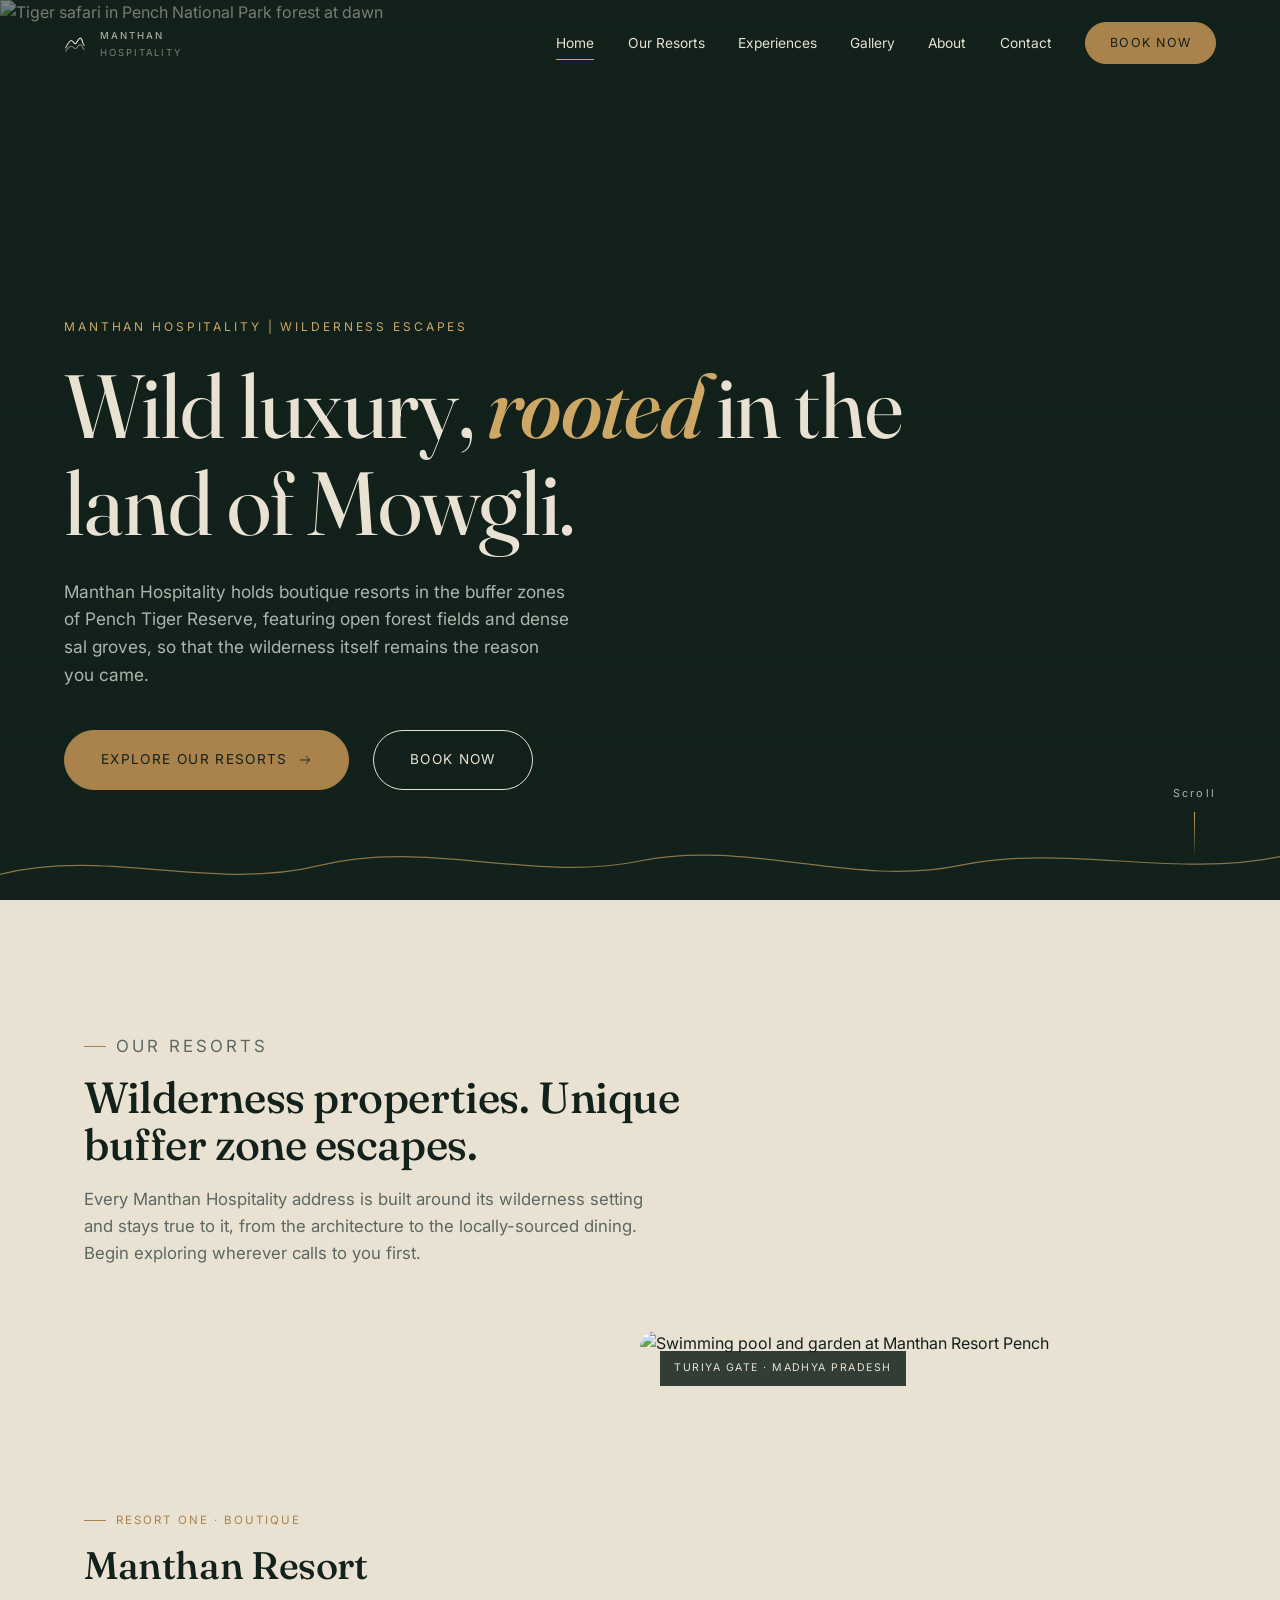
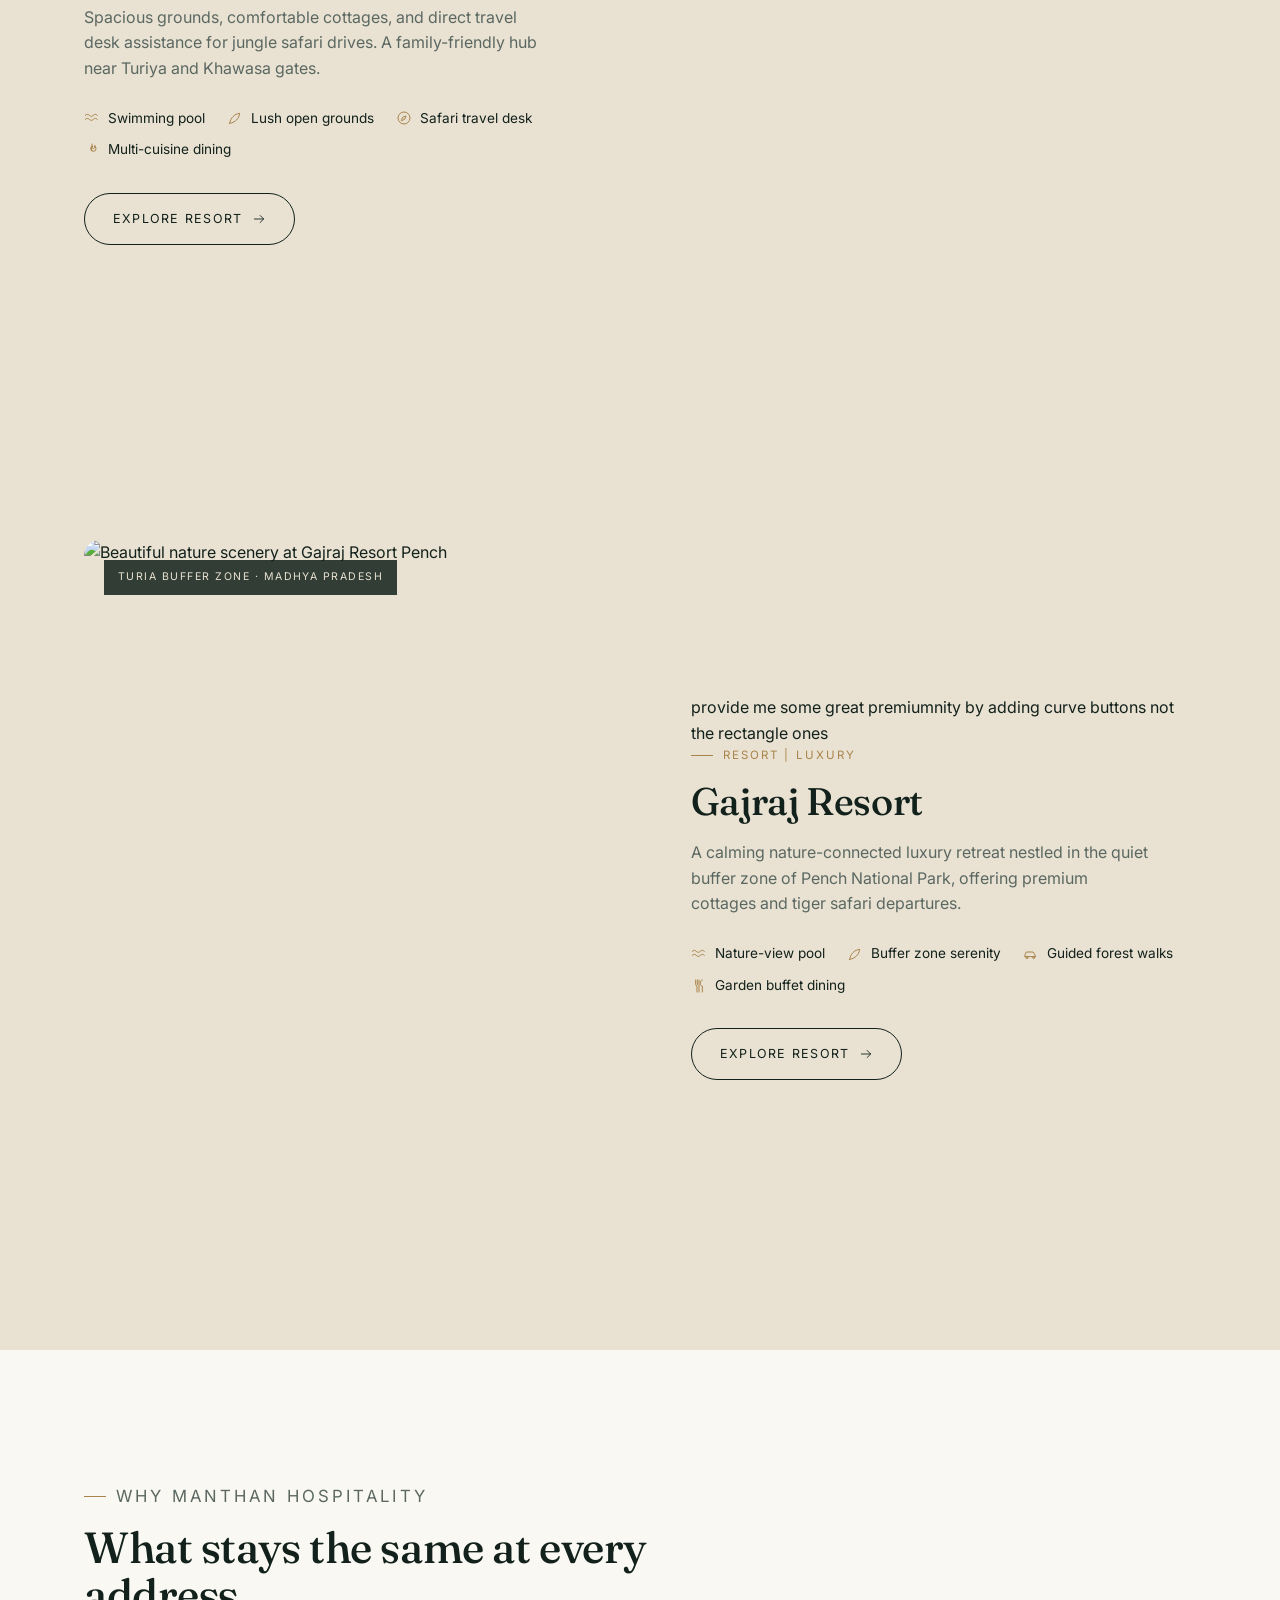
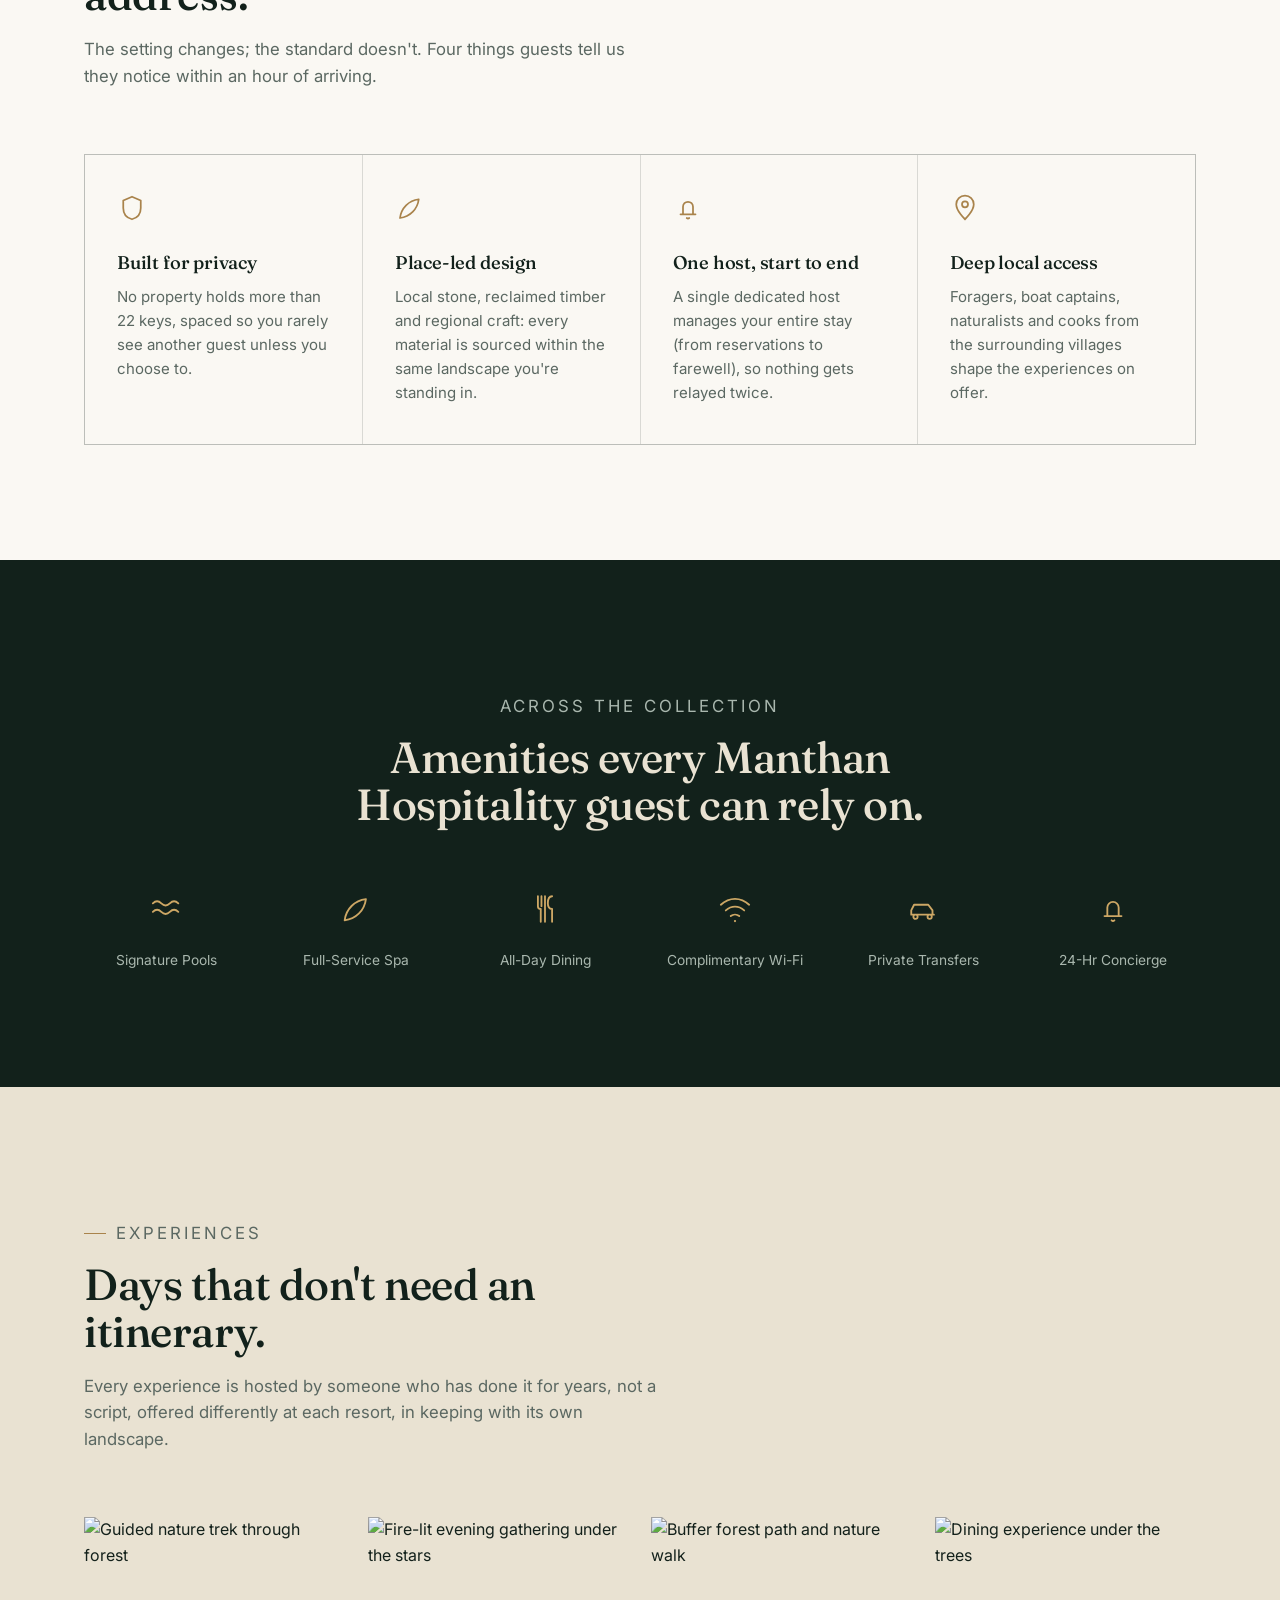
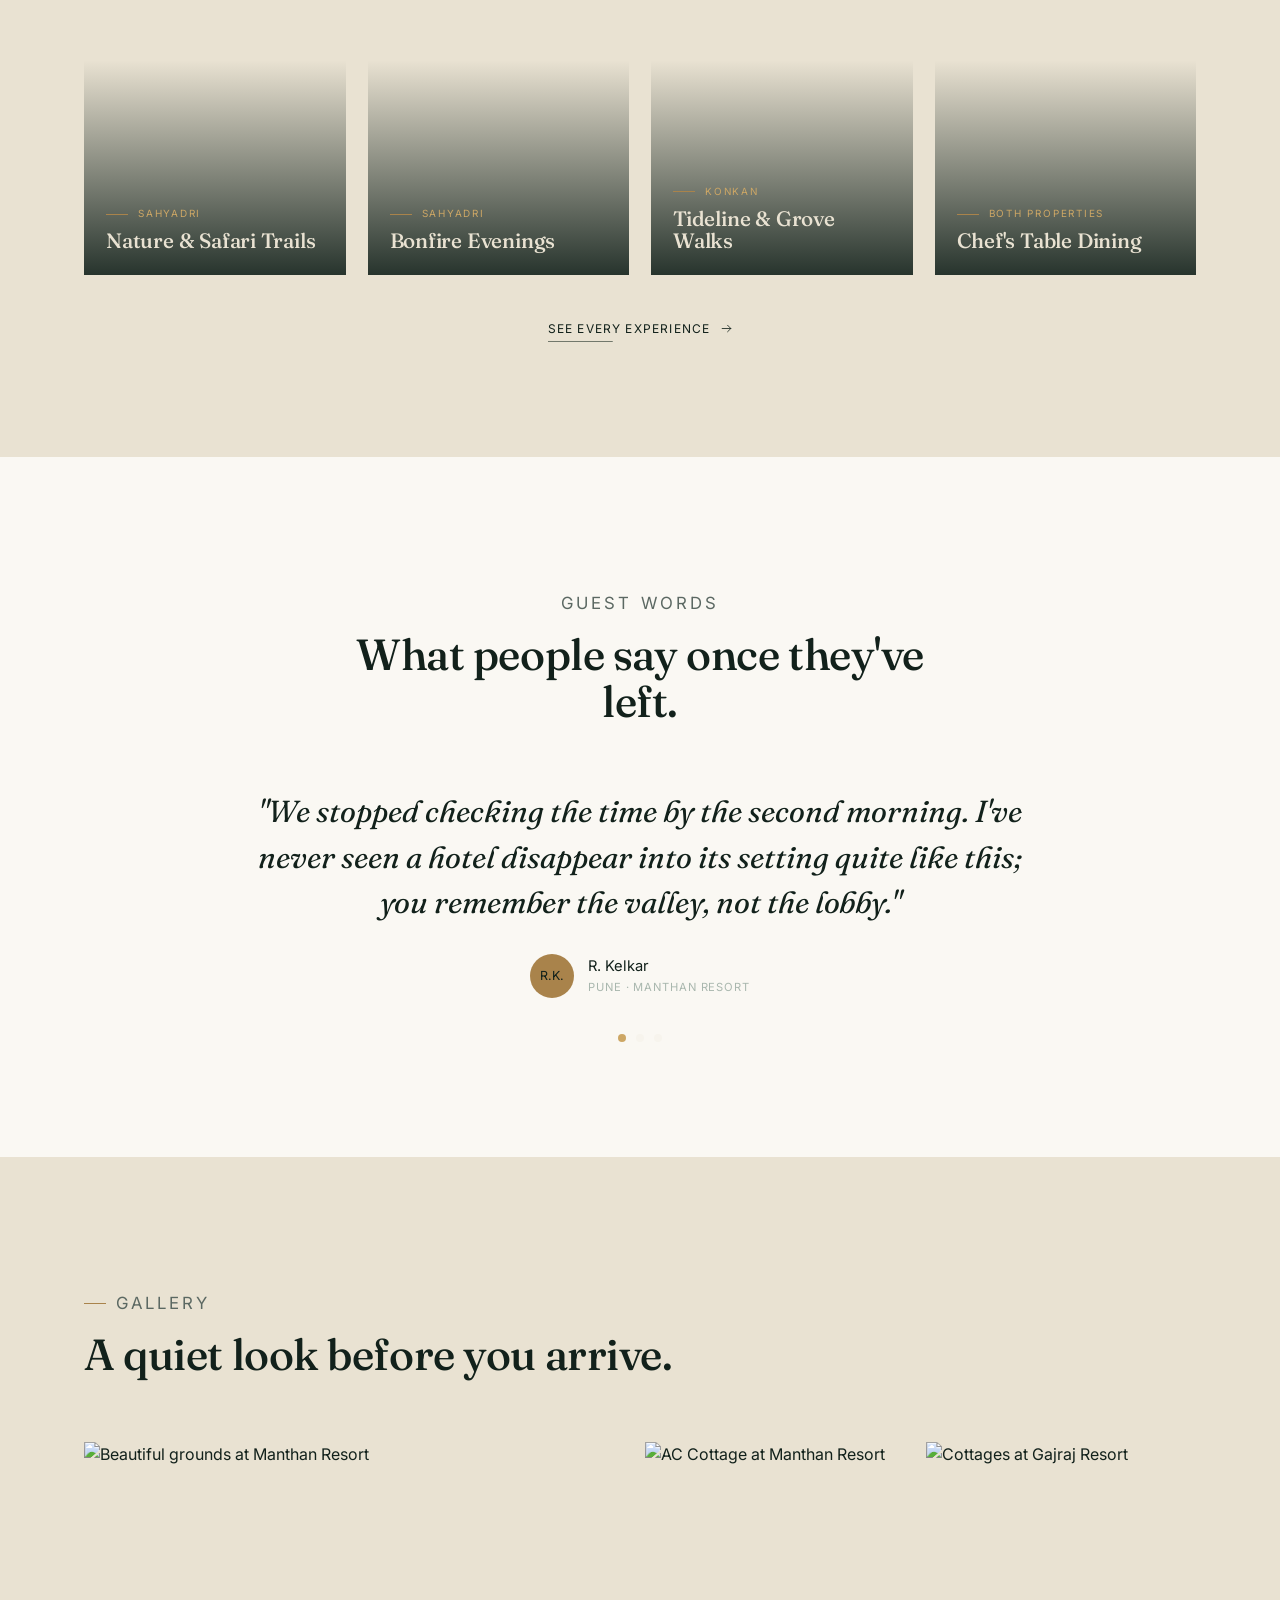
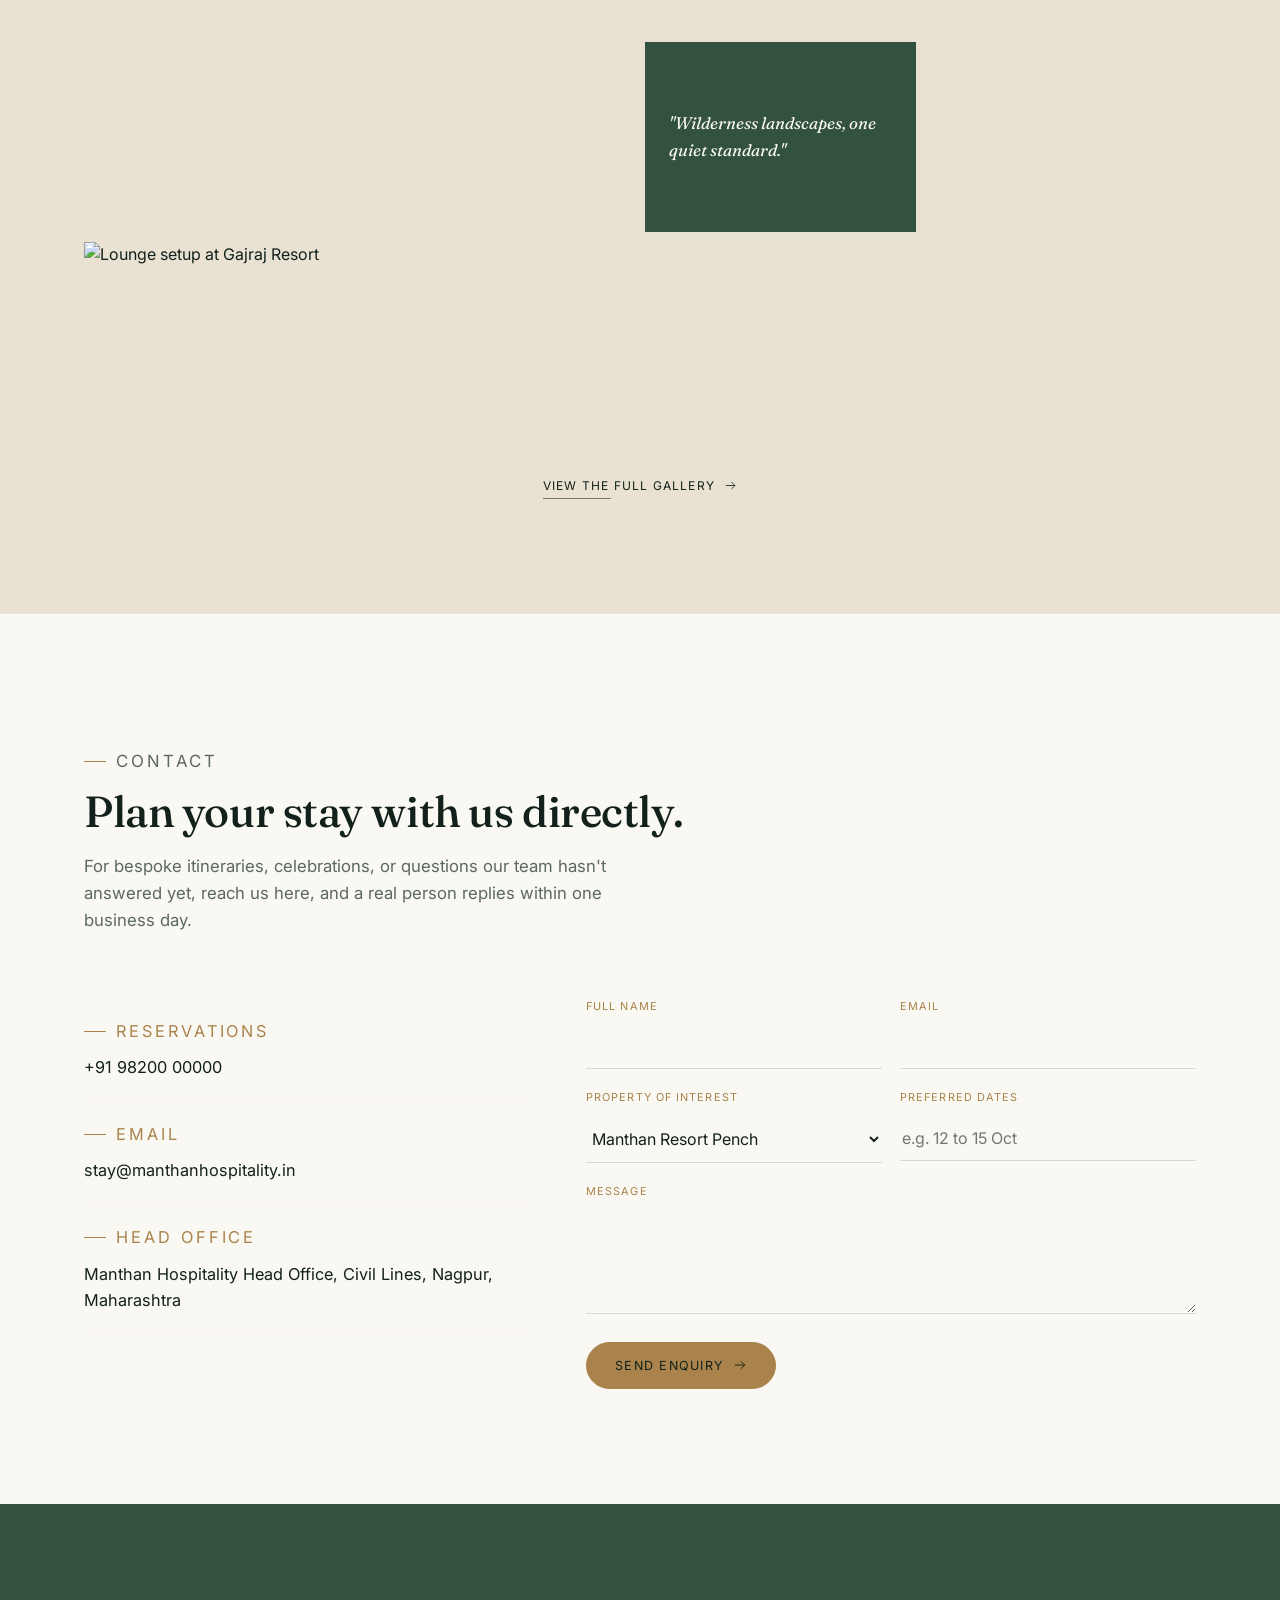
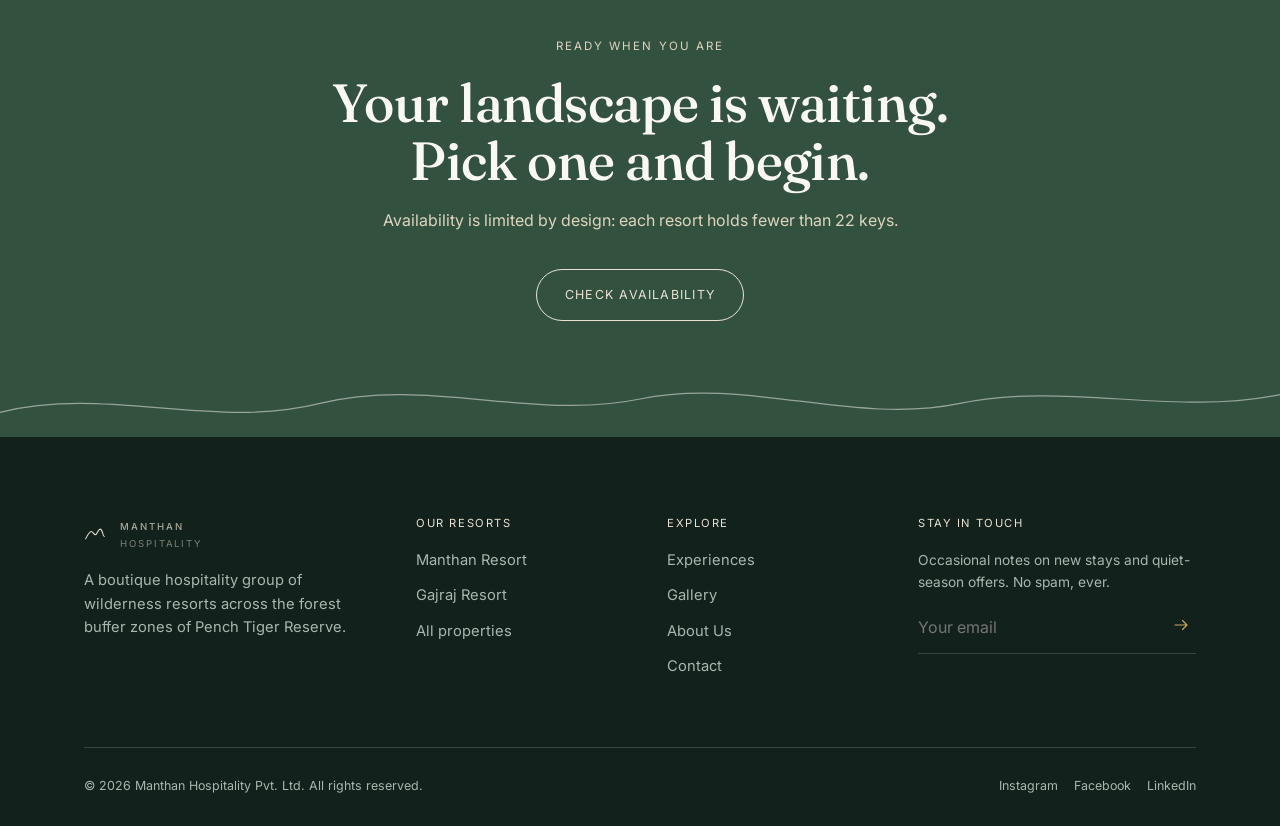
==== commit a8a0f9a4: "feat: initialize design system and global styles for Manthan Hospitality" ====
--- a/aranya/index.html
+++ b/aranya/index.html
@@ -125,7 +125,8 @@
           <span class="resort-card-tag">Turia Buffer Zone · Madhya Pradesh</span>
           <img src="assets/img/gajraj/exterior/1.png" alt="Beautiful nature scenery at Gajraj Resort Pench">
         </div>
-        <div class="resort-card-body">
+        <div class="resort-card-body">provide me some great premiumnity by adding curve buttons not the rectangle ones
+
           <p class="eyebrow">Resort | Luxury</p>
           <h3>Gajraj Resort</h3>
           <p class="desc">A calming nature-connected luxury retreat nestled in the quiet buffer zone of Pench National
--- a/aranya/assets/css/style.css
+++ b/aranya/assets/css/style.css
@@ -2,12 +2,12 @@
    MANTHAN HOSPITALITY — Design System
    A hospitality-group site spanning multiple resorts.
    Palette: deep forest ink + brass, warm stone neutrals.
-   Type: Fraunces (display) / Inter (body) / IBM Plex Mono (labels, data).
+   Type: Fraunces (display) / Inter (body).
    Signature motif: a single contour line — mountain elevation on one
    property, tideline on another — that ties every resort to one brand.
    ========================================================================== */
 
-@import url('https://fonts.googleapis.com/css2?family=Fraunces:ital,opsz,wght@0,9..144,300;0,9..144,400;0,9..144,500;0,9..144,600;1,9..144,400;1,9..144,500&family=Inter:wght@300;400;500;600&family=IBM+Plex+Mono:wght@400;500&display=swap');
+@import url('https://fonts.googleapis.com/css2?family=Fraunces:ital,opsz,wght@0,9..144,300;0,9..144,400;0,9..144,500;0,9..144,600;1,9..144,400;1,9..144,500&family=Inter:wght@300;400;500;600&display=swap');
 
 :root {
   /* --- color: deep forest + brass, warm stone neutrals --- */
@@ -35,7 +35,7 @@
 
   --font-display: 'Fraunces', serif;
   --font-body: 'Inter', sans-serif;
-  --font-mono: 'IBM Plex Mono', monospace;
+  --font-mono: var(--font-body);
 
   --container: 1240px;
   --gutter: clamp(20px, 5vw, 64px);
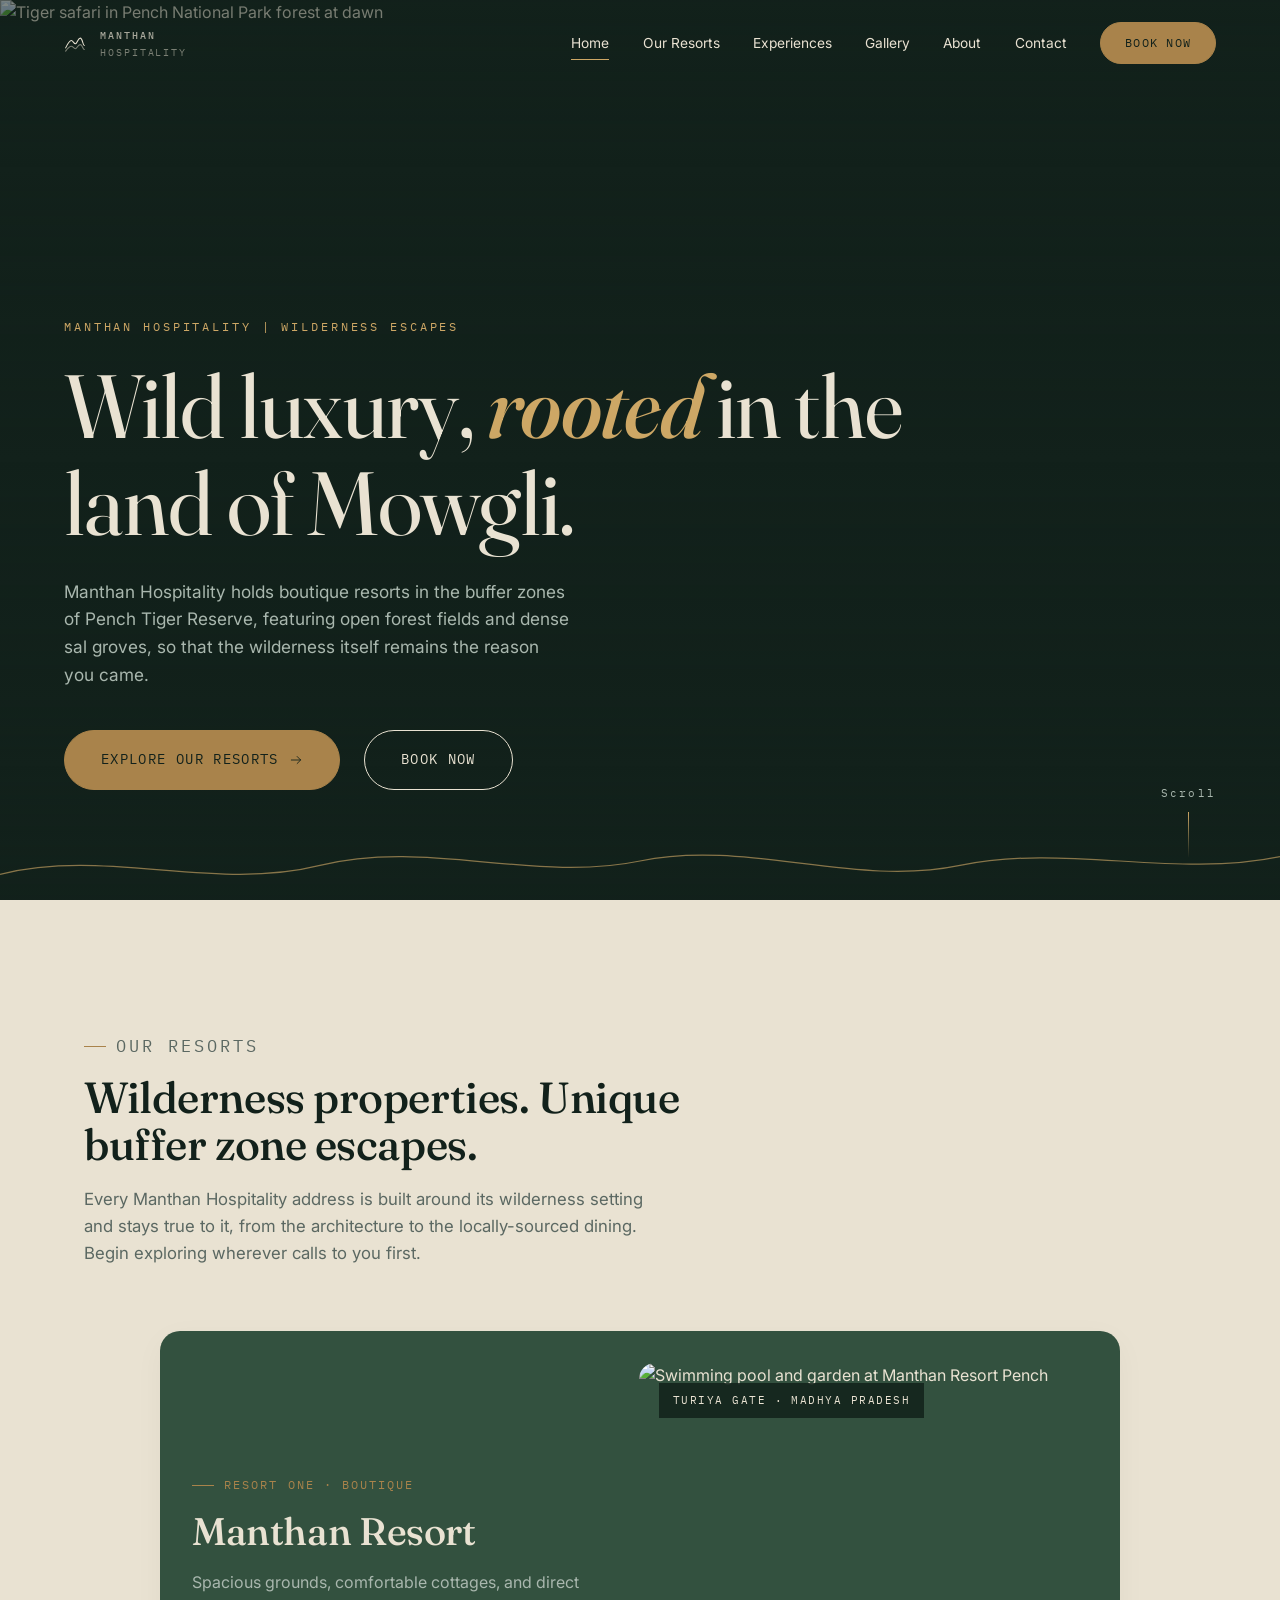
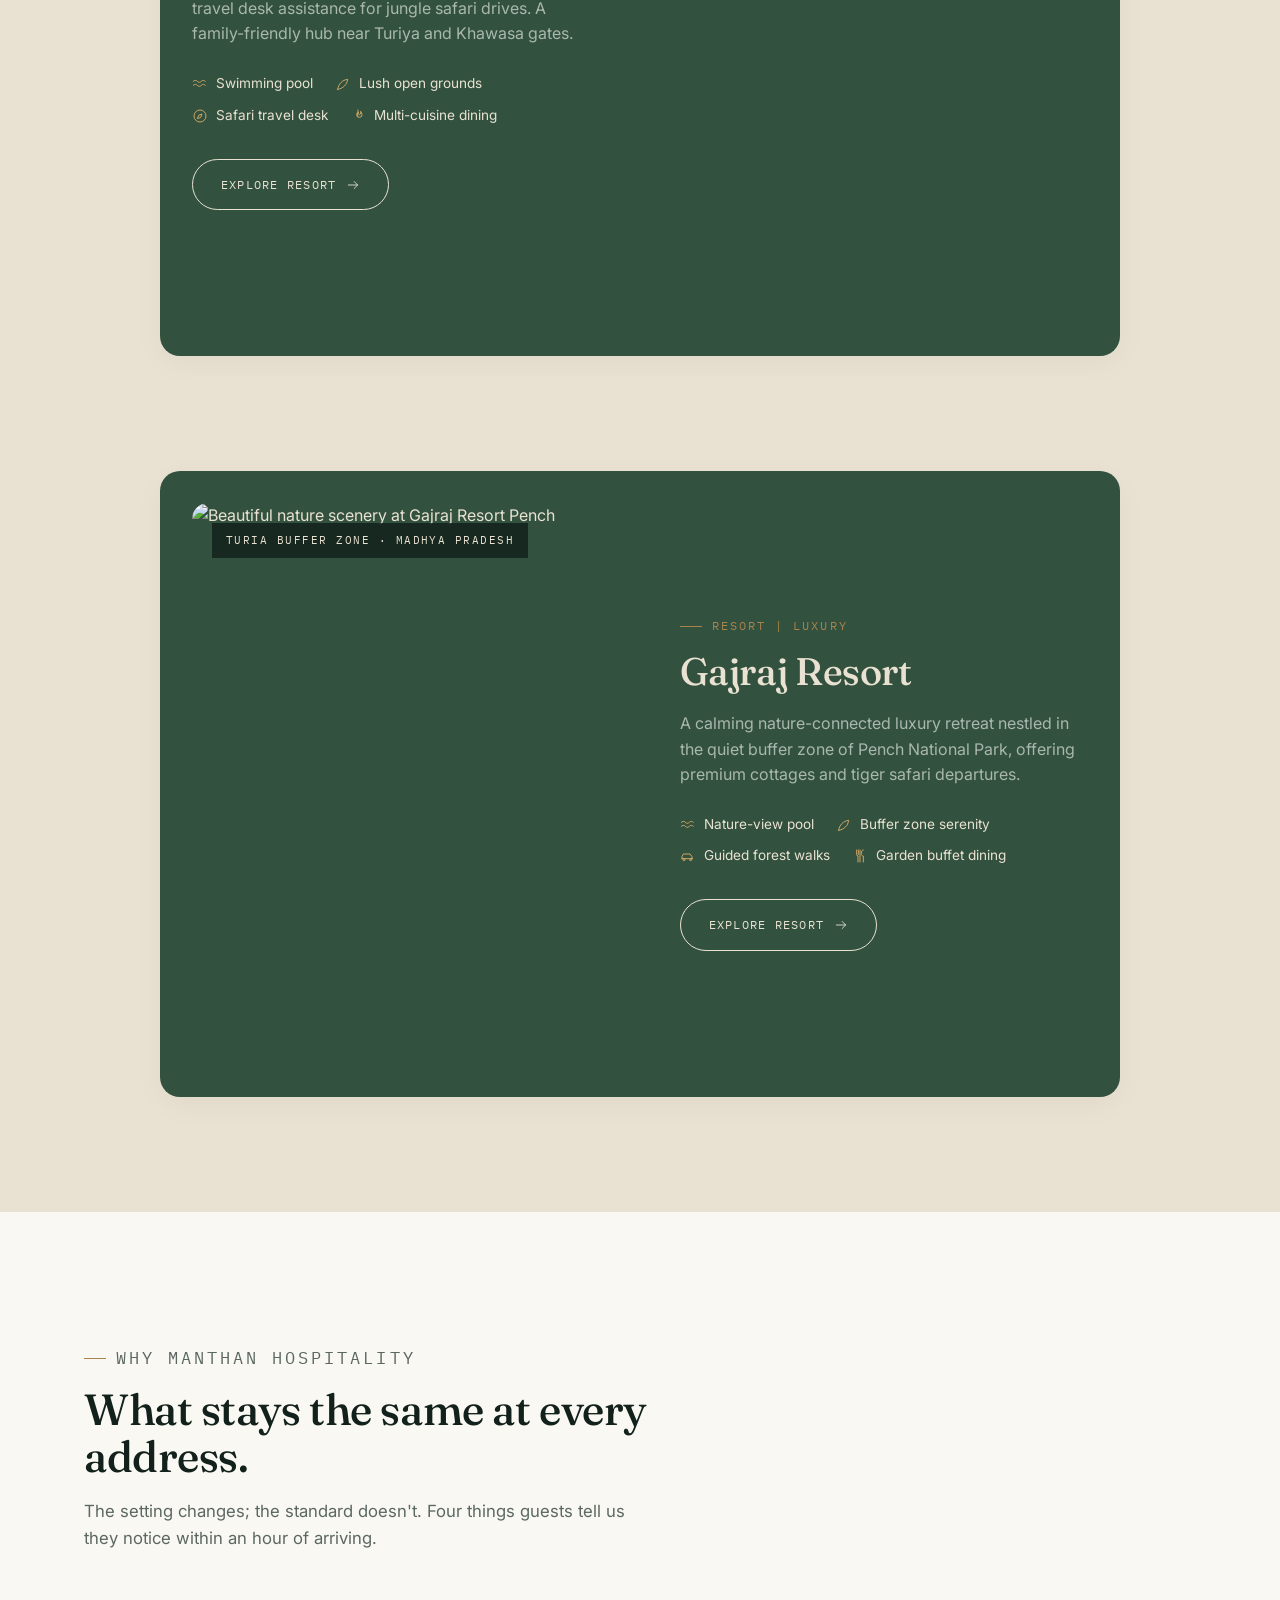
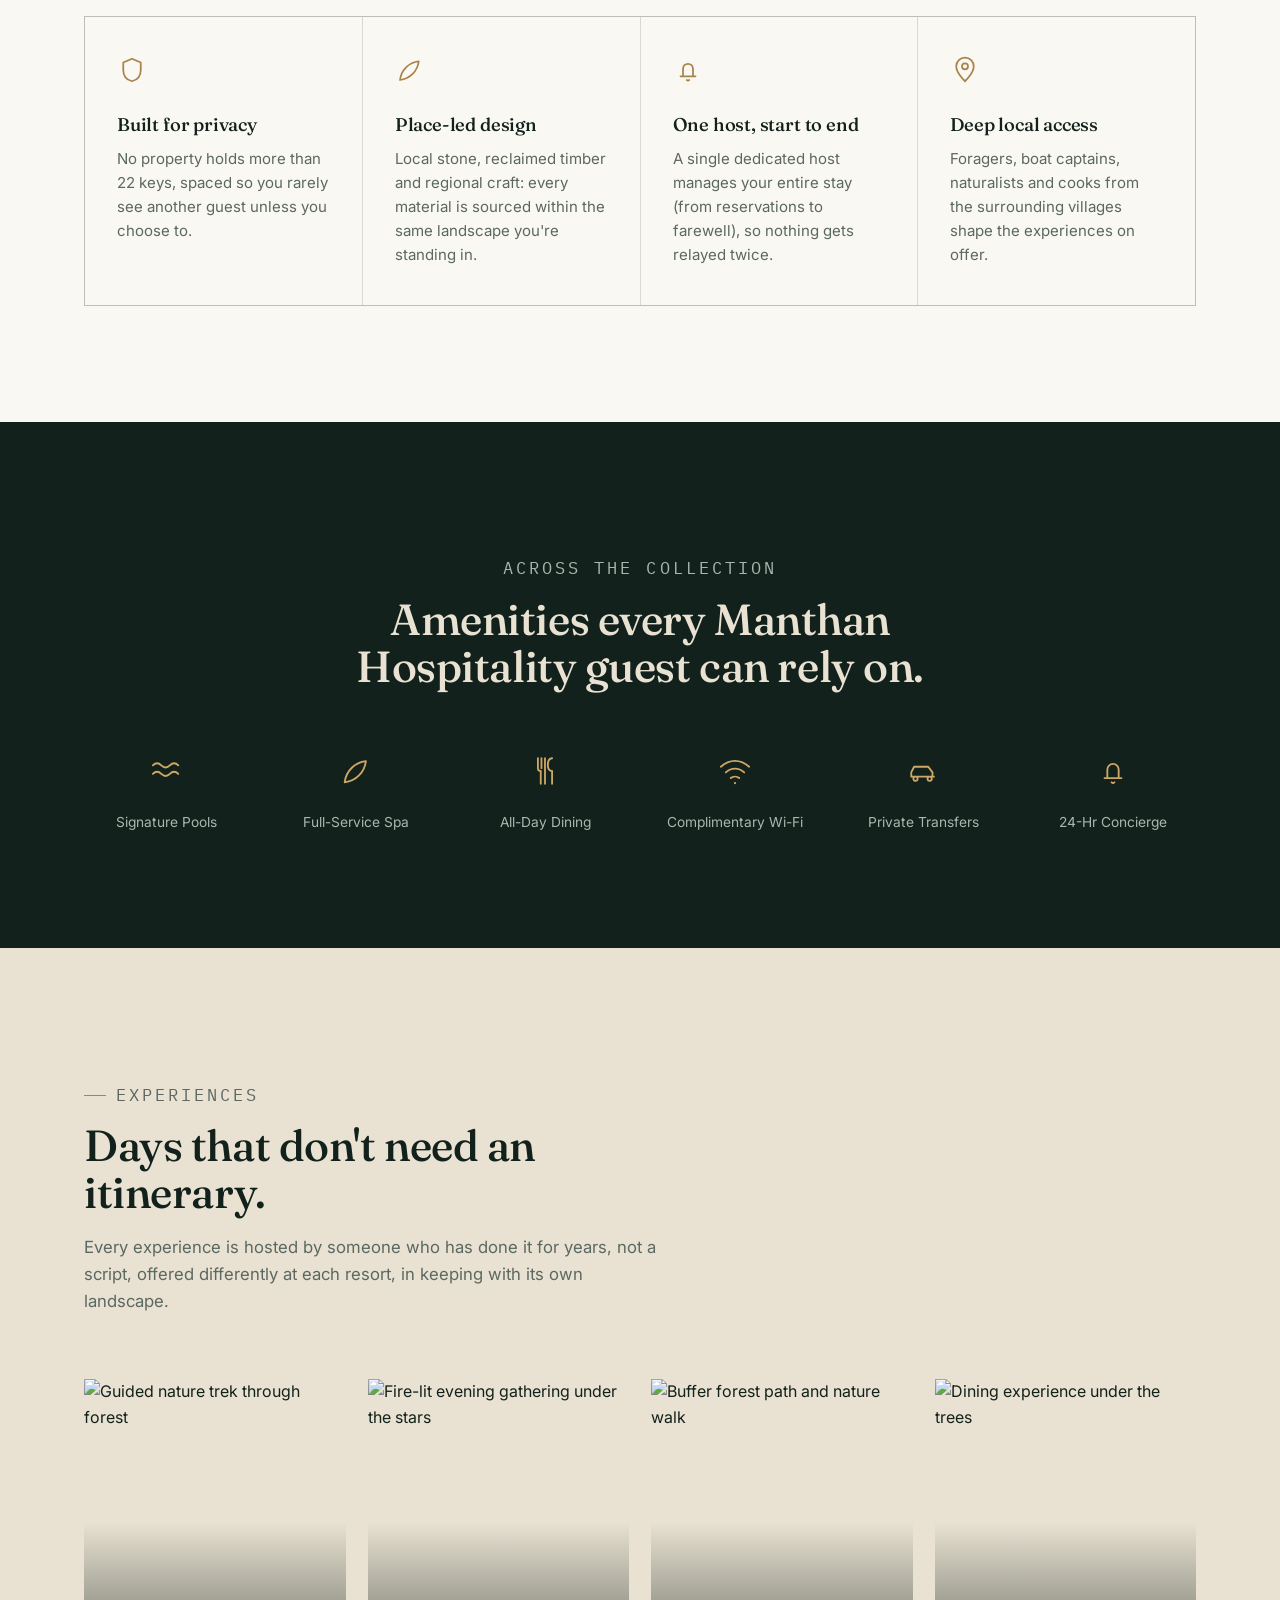
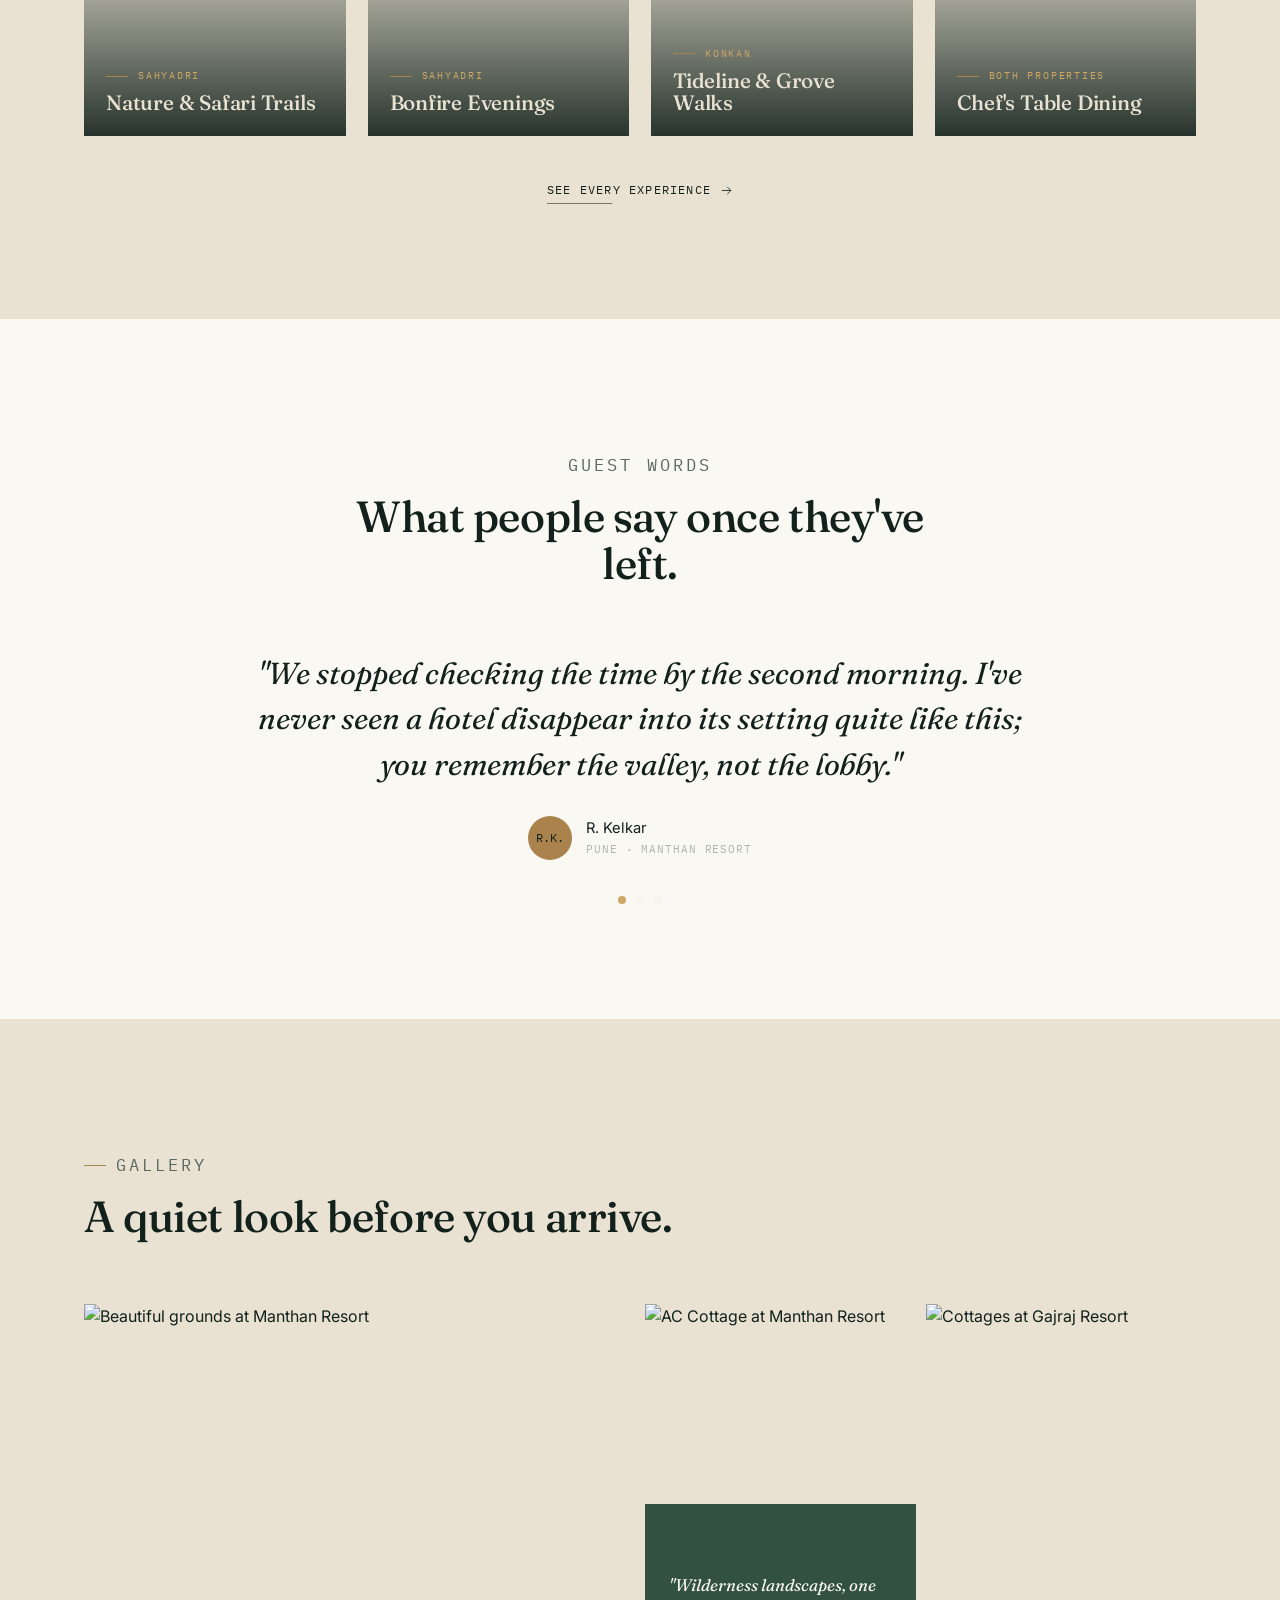
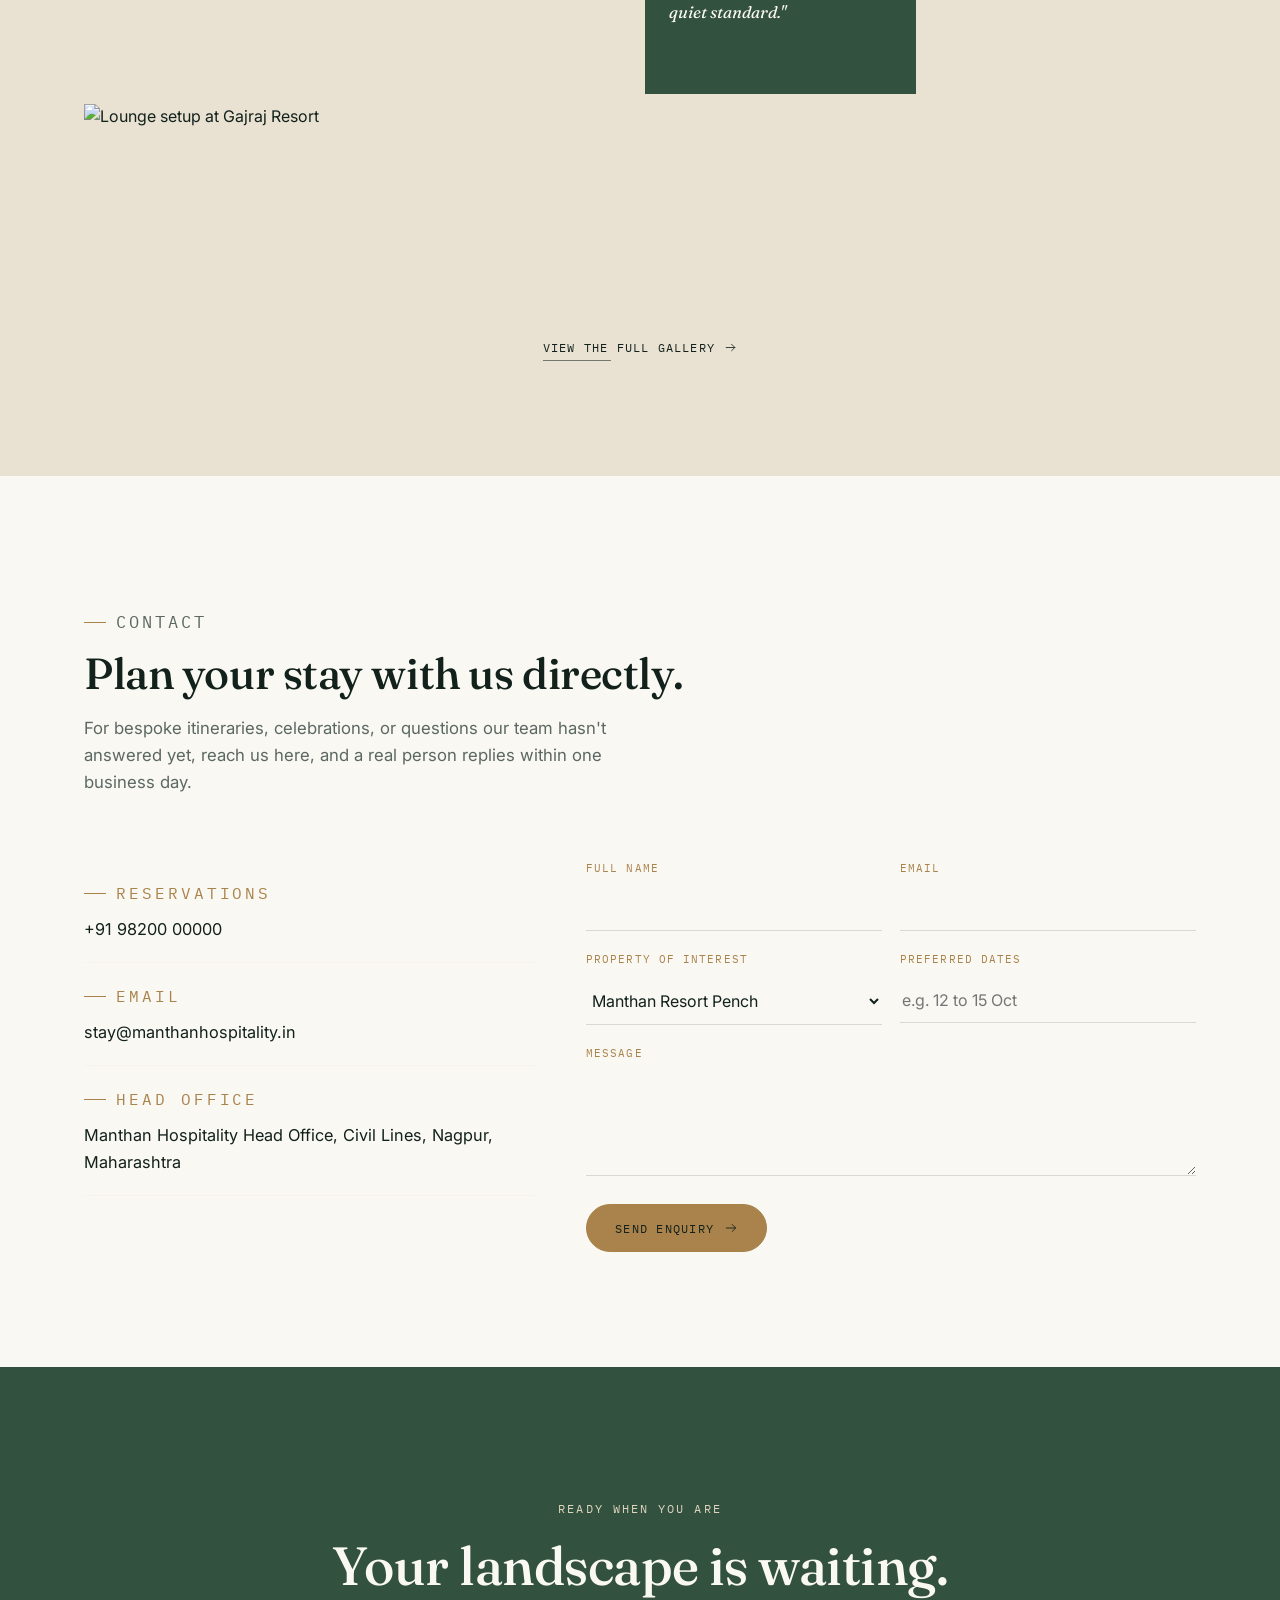
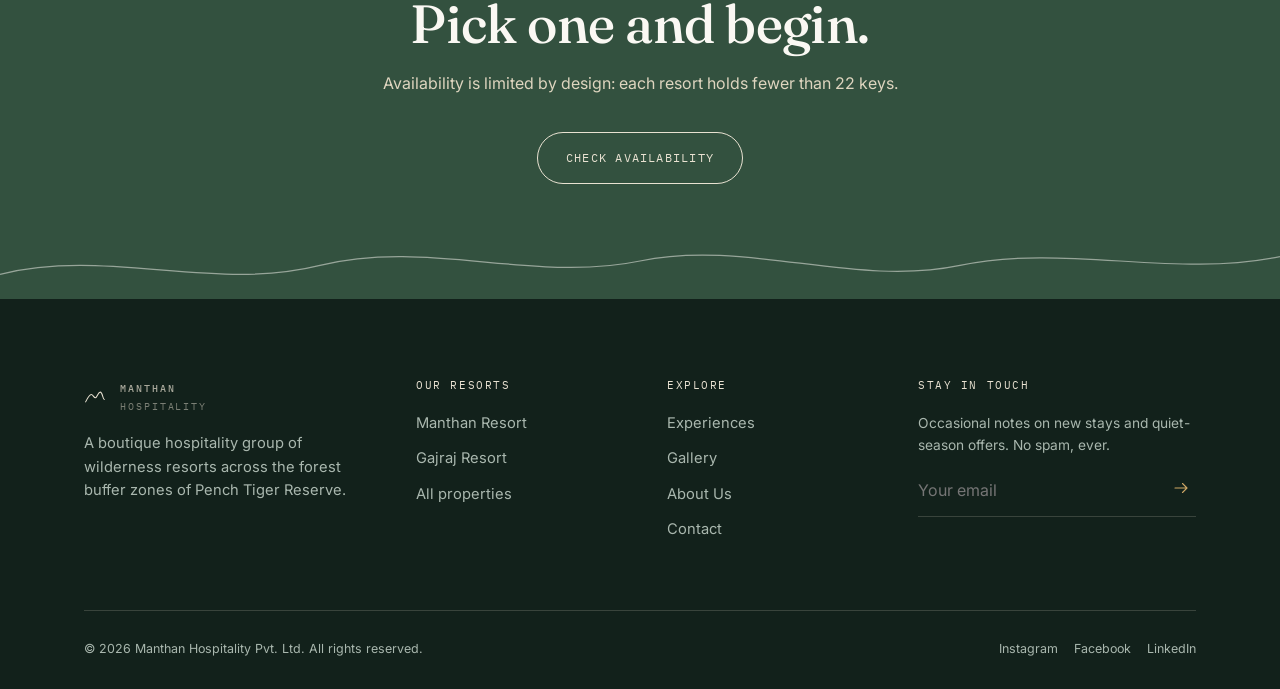
==== commit f222681e: "feat: initialize project with homepage layout and base CSS styles" ====
--- a/aranya/index.html
+++ b/aranya/index.html
@@ -112,7 +112,7 @@
                   stroke-linecap="round" stroke-linejoin="round" />
               </svg>Multi-cuisine dining</li>
           </ul>
-          <a href="resort-manthan.html" class="btn btn-outline-ink">Explore Resort
+          <a href="resort-manthan.html" class="btn btn-outline-light">Explore Resort
             <svg viewBox="0 0 24 24" fill="none" stroke="currentColor" stroke-width="1.5">
               <path d="M4 12h16M14 6l6 6-6 6" stroke-linecap="round" stroke-linejoin="round" />
             </svg>
@@ -125,8 +125,7 @@
           <span class="resort-card-tag">Turia Buffer Zone · Madhya Pradesh</span>
           <img src="assets/img/gajraj/exterior/1.png" alt="Beautiful nature scenery at Gajraj Resort Pench">
         </div>
-        <div class="resort-card-body">provide me some great premiumnity by adding curve buttons not the rectangle ones
-
+        <div class="resort-card-body">
           <p class="eyebrow">Resort | Luxury</p>
           <h3>Gajraj Resort</h3>
           <p class="desc">A calming nature-connected luxury retreat nestled in the quiet buffer zone of Pench National
@@ -148,7 +147,7 @@
                   stroke-linejoin="round" />
               </svg>Garden buffet dining</li>
           </ul>
-          <a href="resort-gajraj.html" class="btn btn-outline-ink">Explore Resort
+          <a href="resort-gajraj.html" class="btn btn-outline-light">Explore Resort
             <svg viewBox="0 0 24 24" fill="none" stroke="currentColor" stroke-width="1.5">
               <path d="M4 12h16M14 6l6 6-6 6" stroke-linecap="round" stroke-linejoin="round" />
             </svg>
--- a/aranya/assets/css/style.css
+++ b/aranya/assets/css/style.css
@@ -2,12 +2,12 @@
    MANTHAN HOSPITALITY — Design System
    A hospitality-group site spanning multiple resorts.
    Palette: deep forest ink + brass, warm stone neutrals.
-   Type: Fraunces (display) / Inter (body).
+   Type: Fraunces (display) / Inter (body) / IBM Plex Mono (labels, data).
    Signature motif: a single contour line — mountain elevation on one
    property, tideline on another — that ties every resort to one brand.
    ========================================================================== */
 
-@import url('https://fonts.googleapis.com/css2?family=Fraunces:ital,opsz,wght@0,9..144,300;0,9..144,400;0,9..144,500;0,9..144,600;1,9..144,400;1,9..144,500&family=Inter:wght@300;400;500;600&display=swap');
+@import url('https://fonts.googleapis.com/css2?family=Fraunces:ital,opsz,wght@0,9..144,300;0,9..144,400;0,9..144,500;0,9..144,600;1,9..144,400;1,9..144,500&family=Inter:wght@300;400;500;600&family=IBM+Plex+Mono:wght@400;500&display=swap');
 
 :root {
   /* --- color: deep forest + brass, warm stone neutrals --- */
@@ -35,7 +35,7 @@
 
   --font-display: 'Fraunces', serif;
   --font-body: 'Inter', sans-serif;
-  --font-mono: var(--font-body);
+  --font-mono: 'IBM Plex Mono', monospace;
 
   --container: 1240px;
   --gutter: clamp(20px, 5vw, 64px);
@@ -666,16 +666,47 @@
   opacity: .9;
 }
 
+.contour path {
+  stroke-dasharray: 5000;
+  stroke-dashoffset: 5000;
+  animation: drawContour 3.5s var(--ease) .6s forwards;
+}
+
+@keyframes drawContour {
+  to {
+    stroke-dashoffset: 0;
+  }
+}
+
 /* ---------- resort split cards ---------- */
 .resort-card {
   display: grid;
   grid-template-columns: 1.1fr 1fr;
-  gap: clamp(28px, 4vw, 64px);
-  align-items: center;
+  gap: clamp(20px, 3vw, 40px);
+  align-items: center;
+  background: var(--moss);
+  color: var(--stone);
+  padding: clamp(16px, 2.5vw, 32px);
+  max-width: 960px;
+  margin: 0 auto;
+  border-radius: 20px;
+  box-shadow: 0 8px 30px rgba(18, 33, 27, 0.04);
+  transition: transform 0.6s var(--ease), box-shadow 0.6s var(--ease);
+  transform-style: preserve-3d;
+}
+
+.resort-card:hover {
+  transform: translateY(-12px) perspective(1400px) rotateX(2deg) rotateY(-1.5deg);
+  box-shadow: 20px 40px 60px -15px rgba(18, 33, 27, 0.12);
 }
 
 .resort-card:nth-child(even) {
   direction: rtl;
+}
+
+.resort-card:nth-child(even):hover {
+  transform: translateY(-12px) perspective(1400px) rotateX(2deg) rotateY(1.5deg);
+  box-shadow: -20px 40px 60px -15px rgba(18, 33, 27, 0.12);
 }
 
 .resort-card:nth-child(even)>* {
@@ -727,7 +758,7 @@
 
 .resort-card-body p.desc {
   margin-top: 18px;
-  color: var(--slate);
+  color: var(--slate-on-ink);
   max-width: 46ch;
 }
 
@@ -743,13 +774,13 @@
   align-items: center;
   gap: 8px;
   font-size: .85rem;
-  color: var(--ink);
+  color: var(--stone);
 }
 
 .resort-amenities svg {
   width: 16px;
   height: 16px;
-  color: var(--brass);
+  color: var(--brass-light);
   flex-shrink: 0;
 }
 
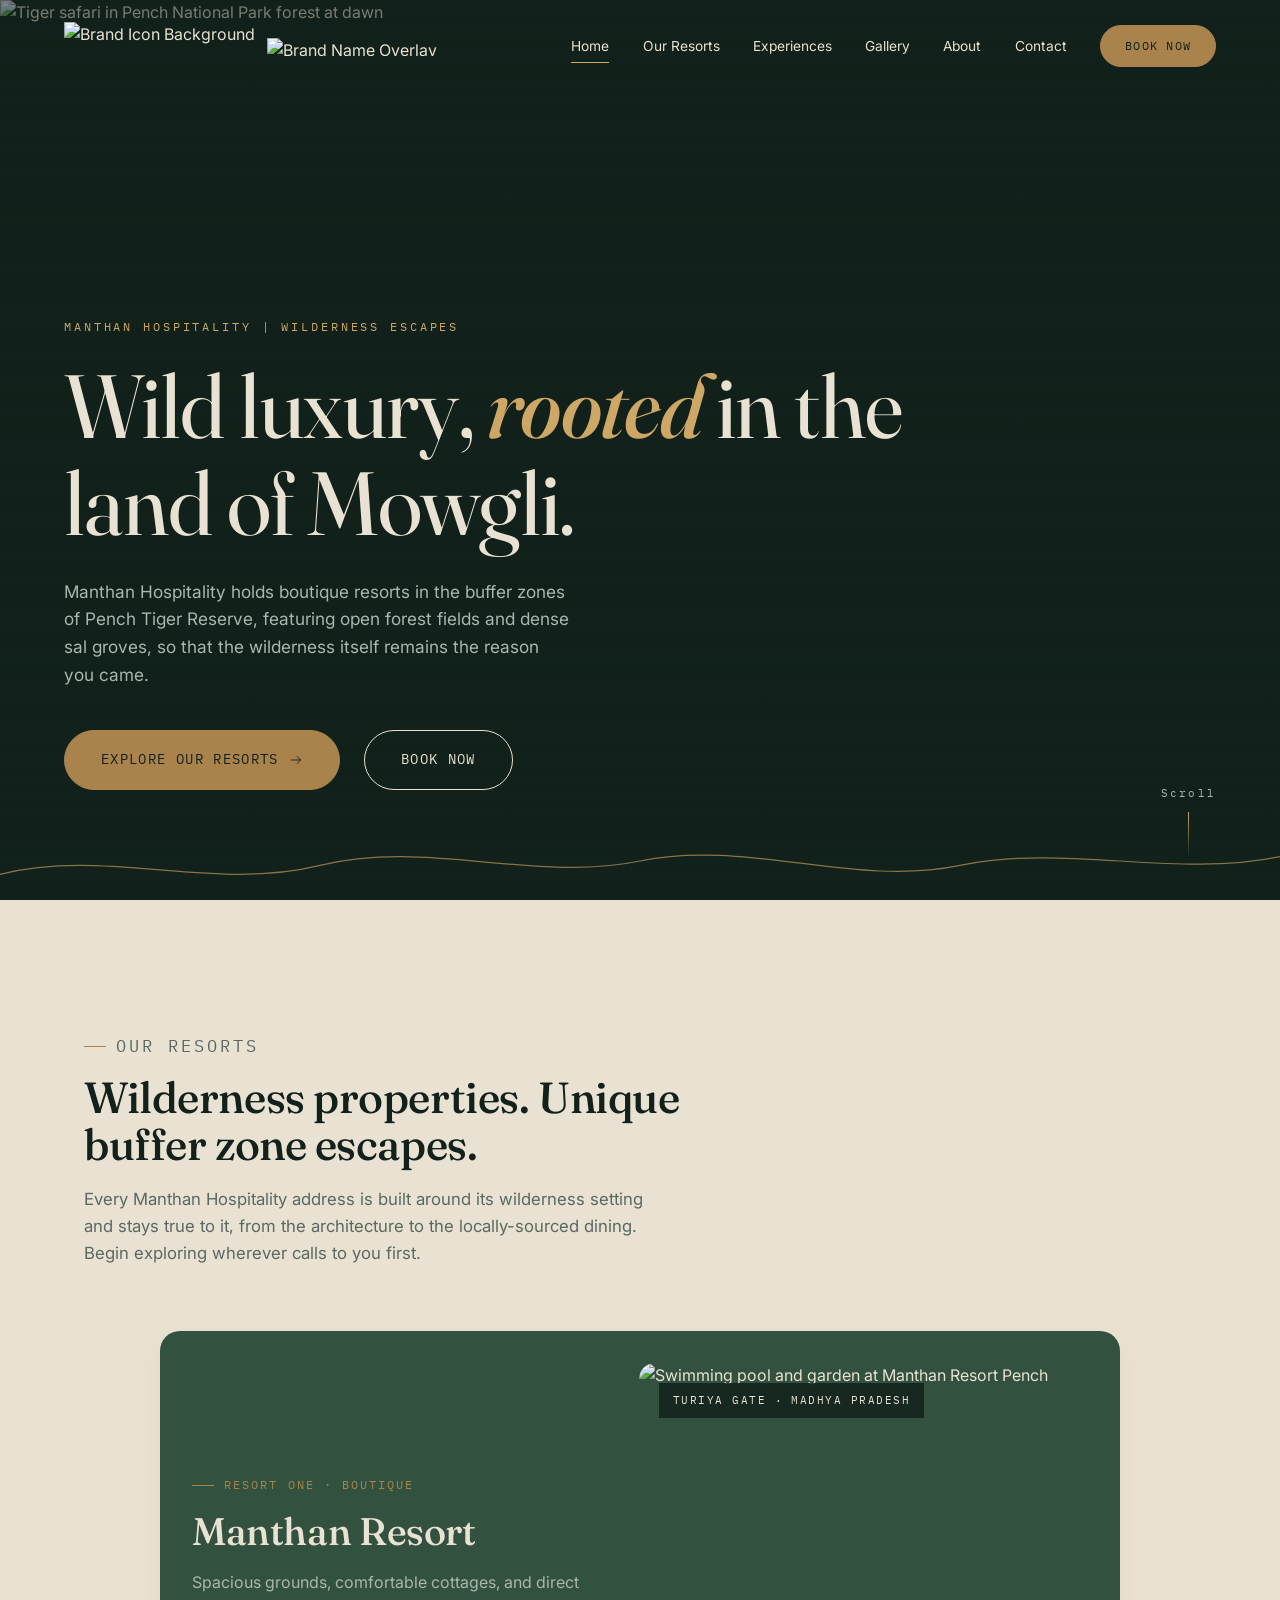
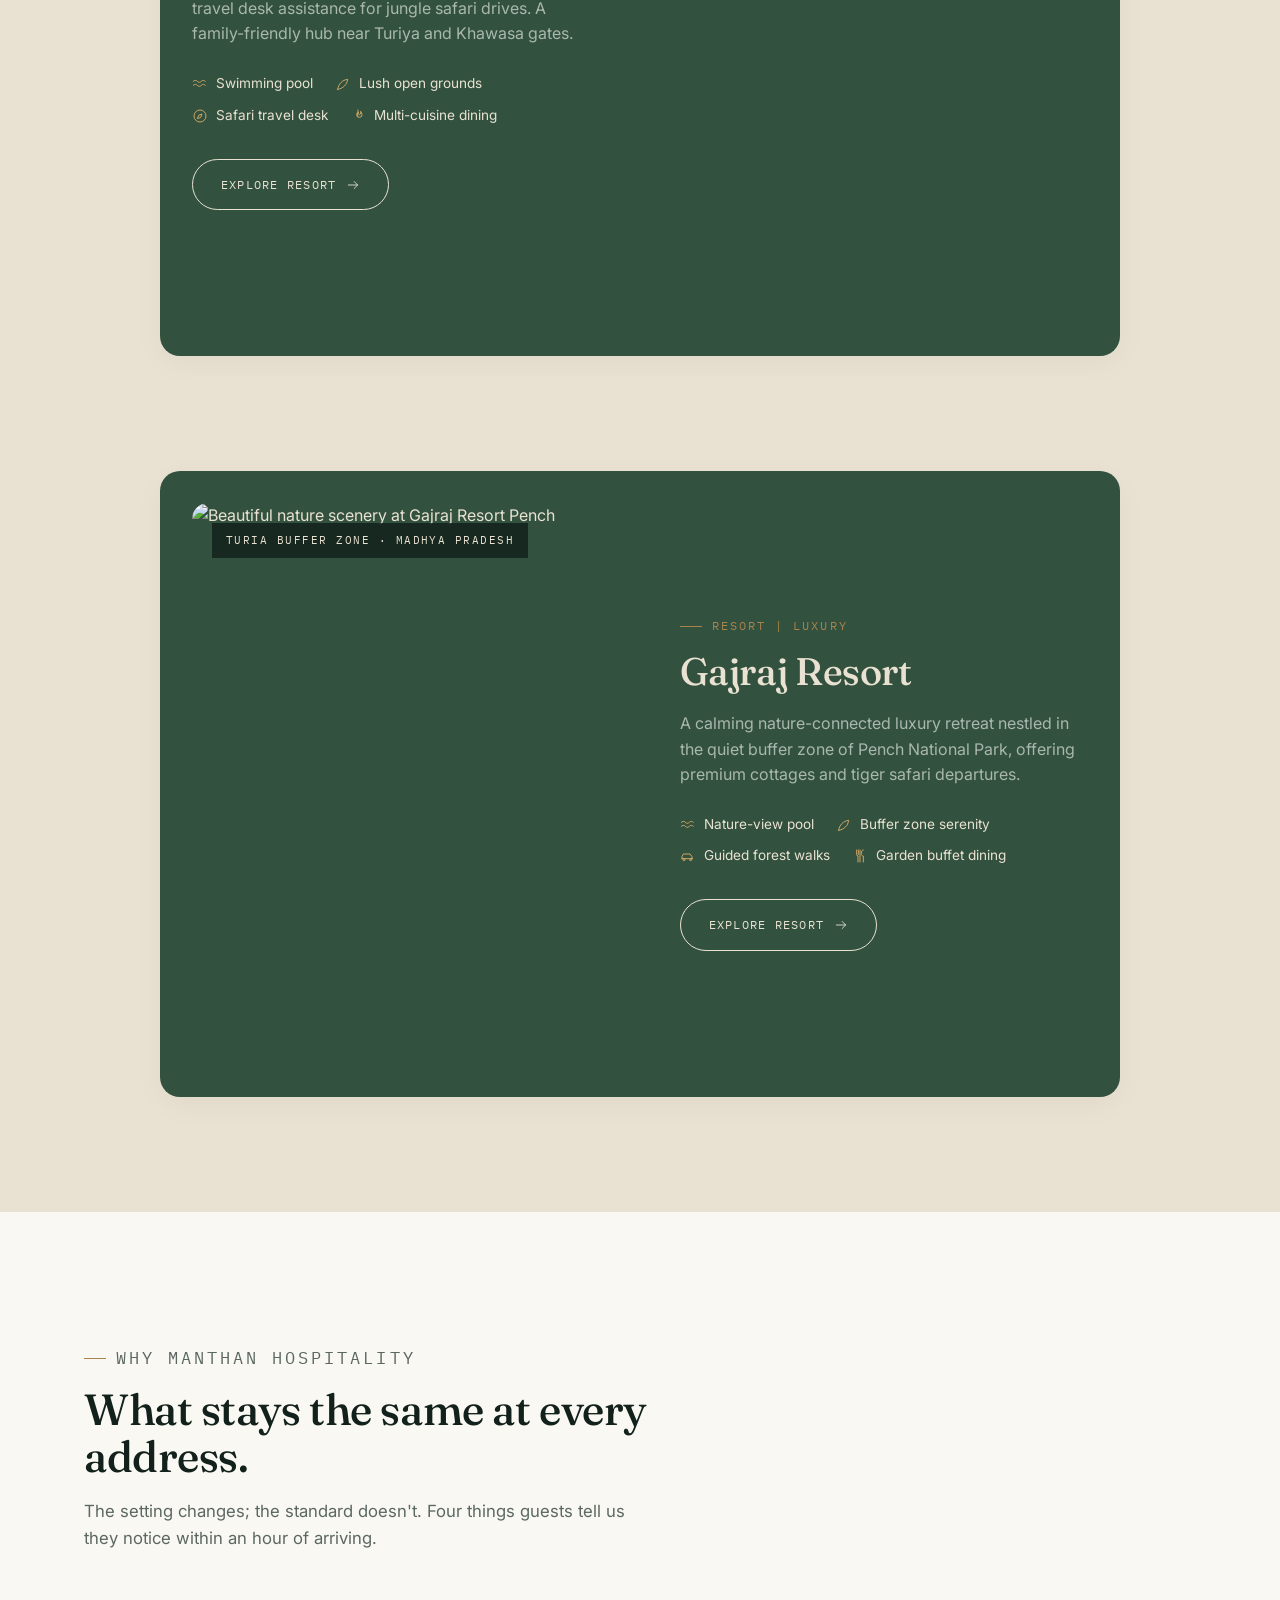
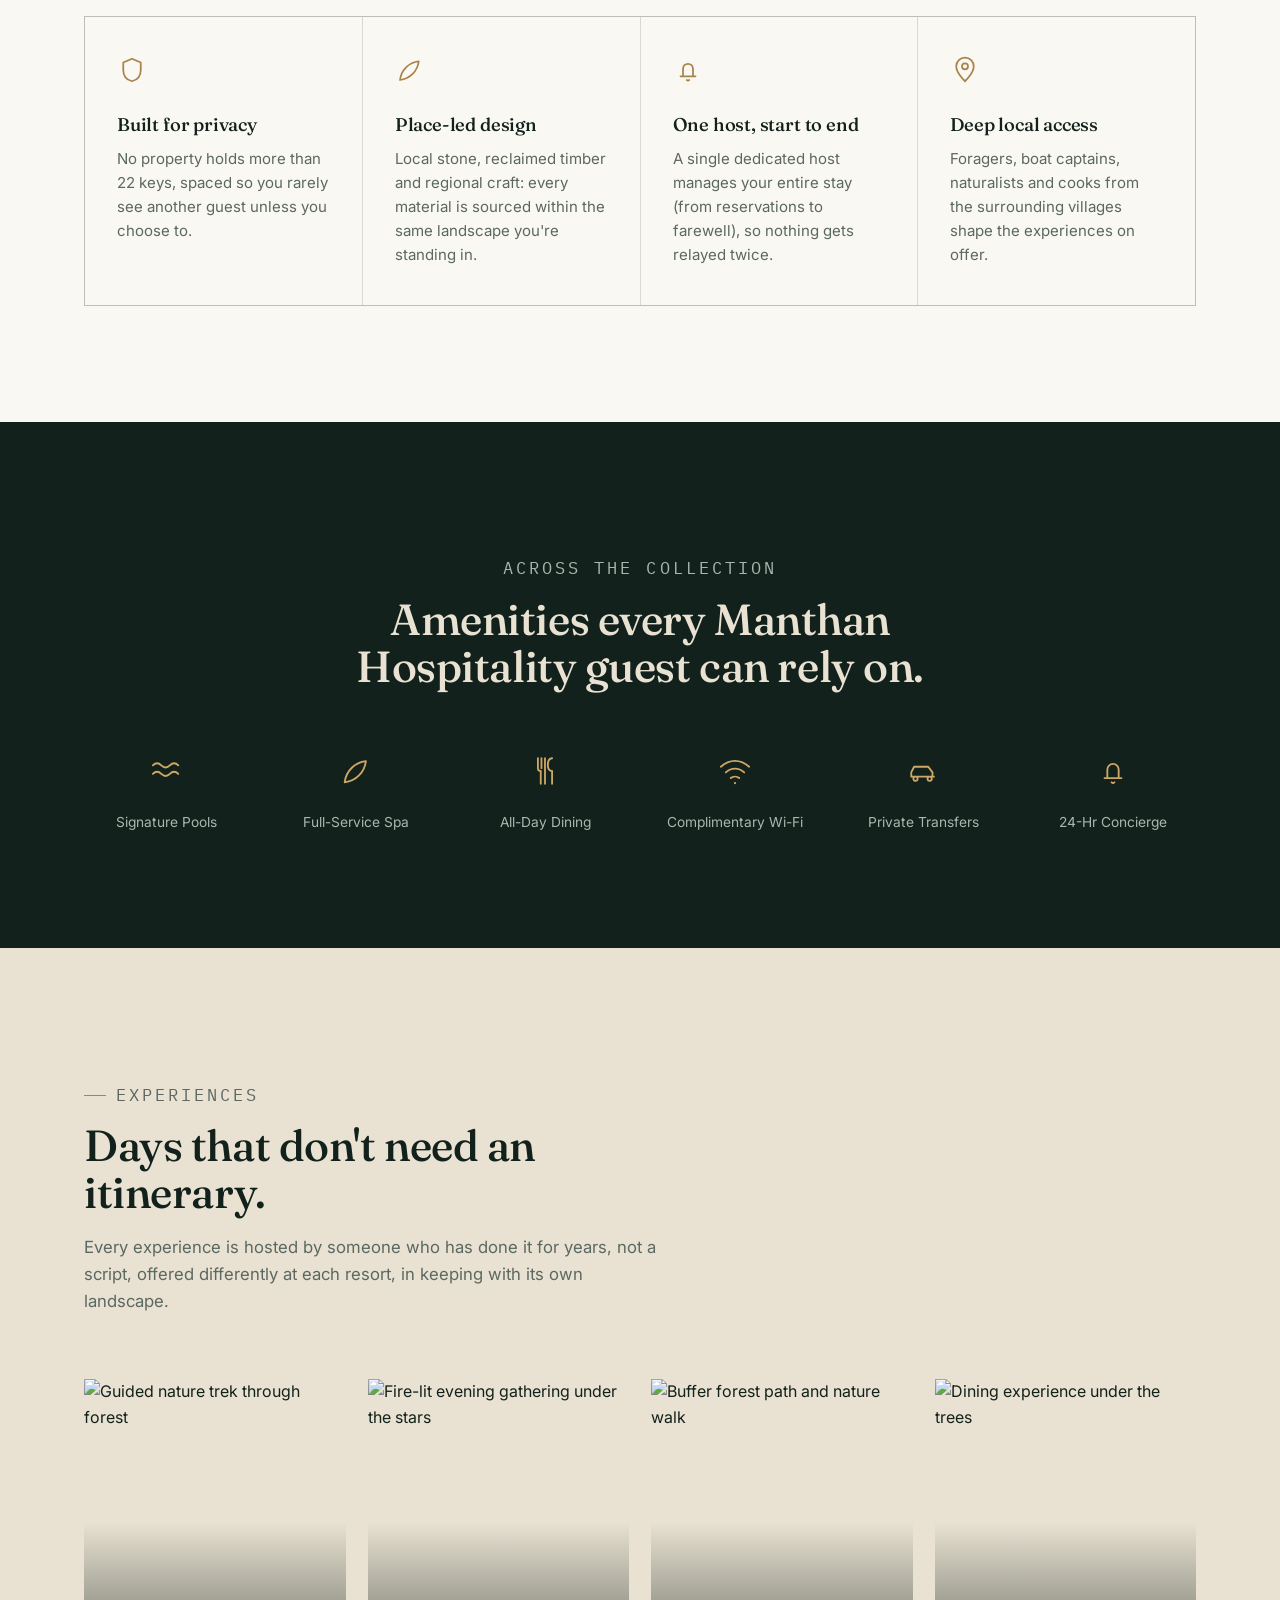
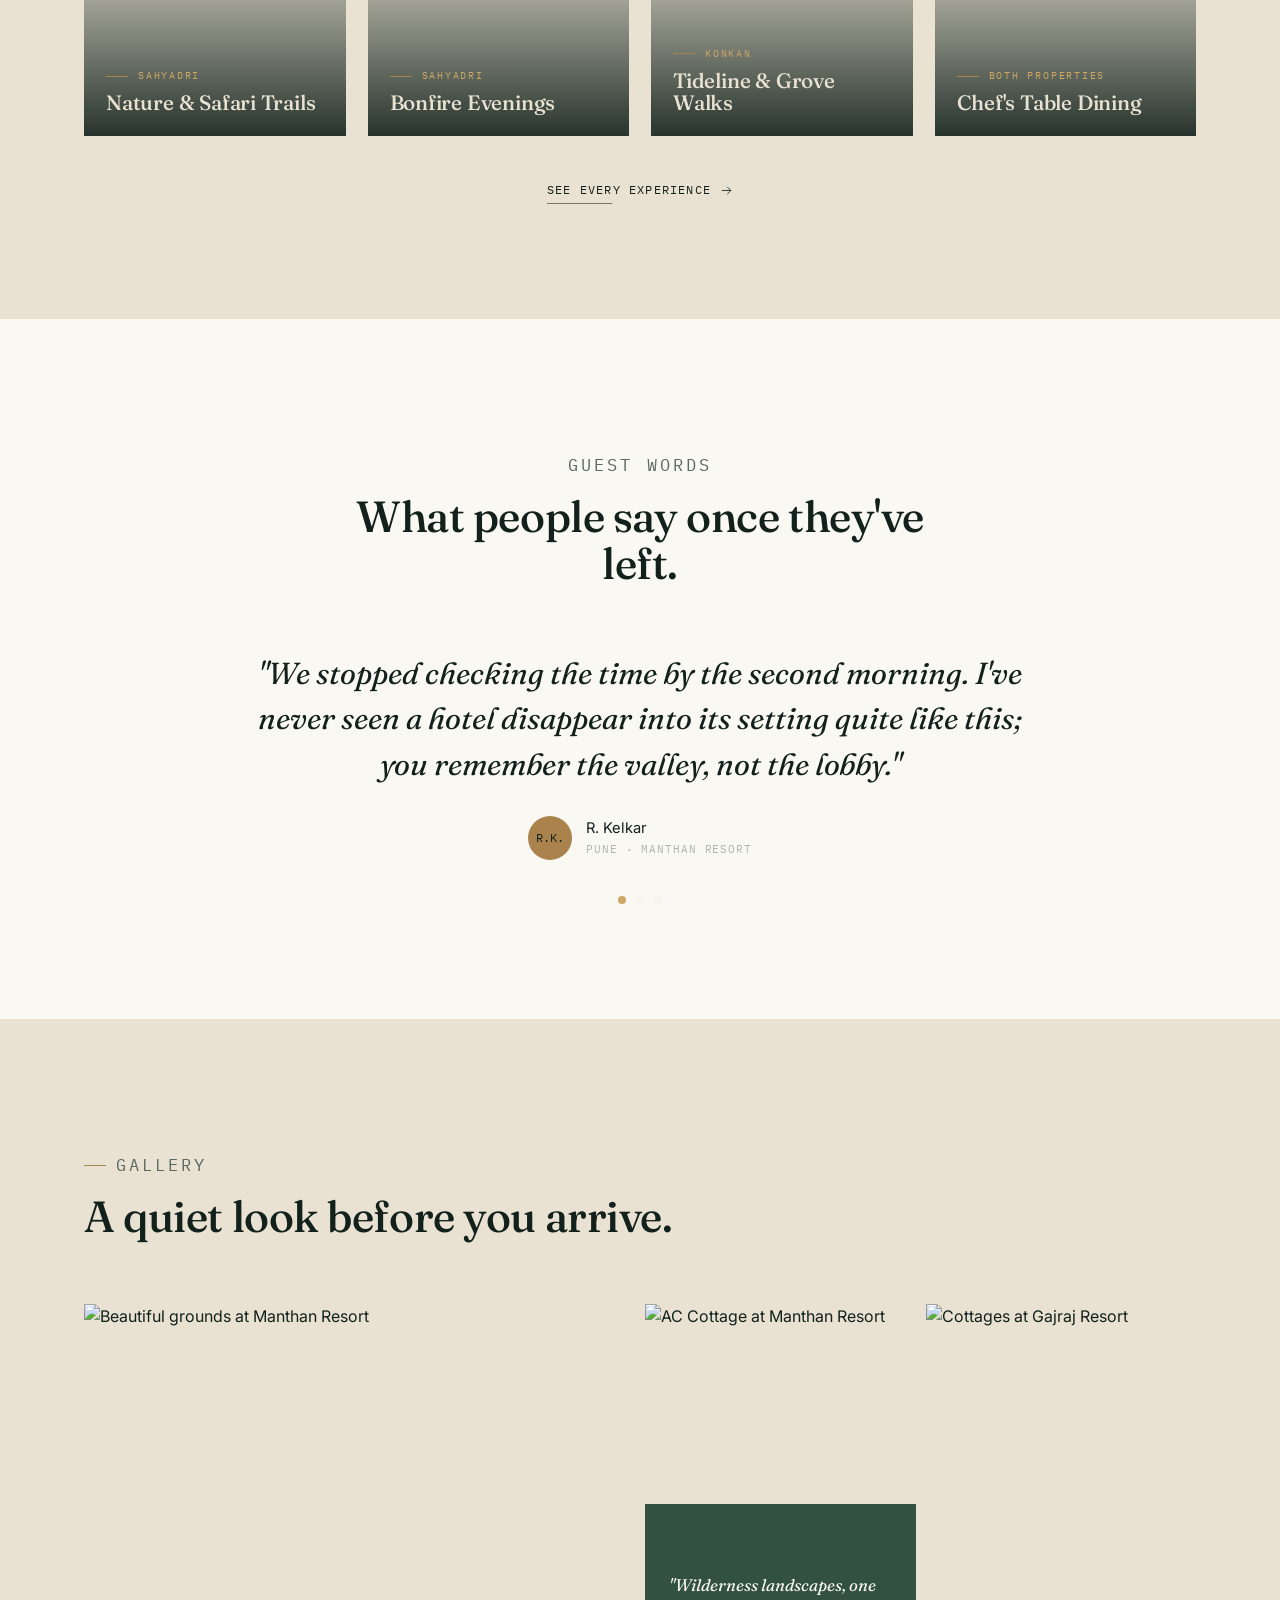
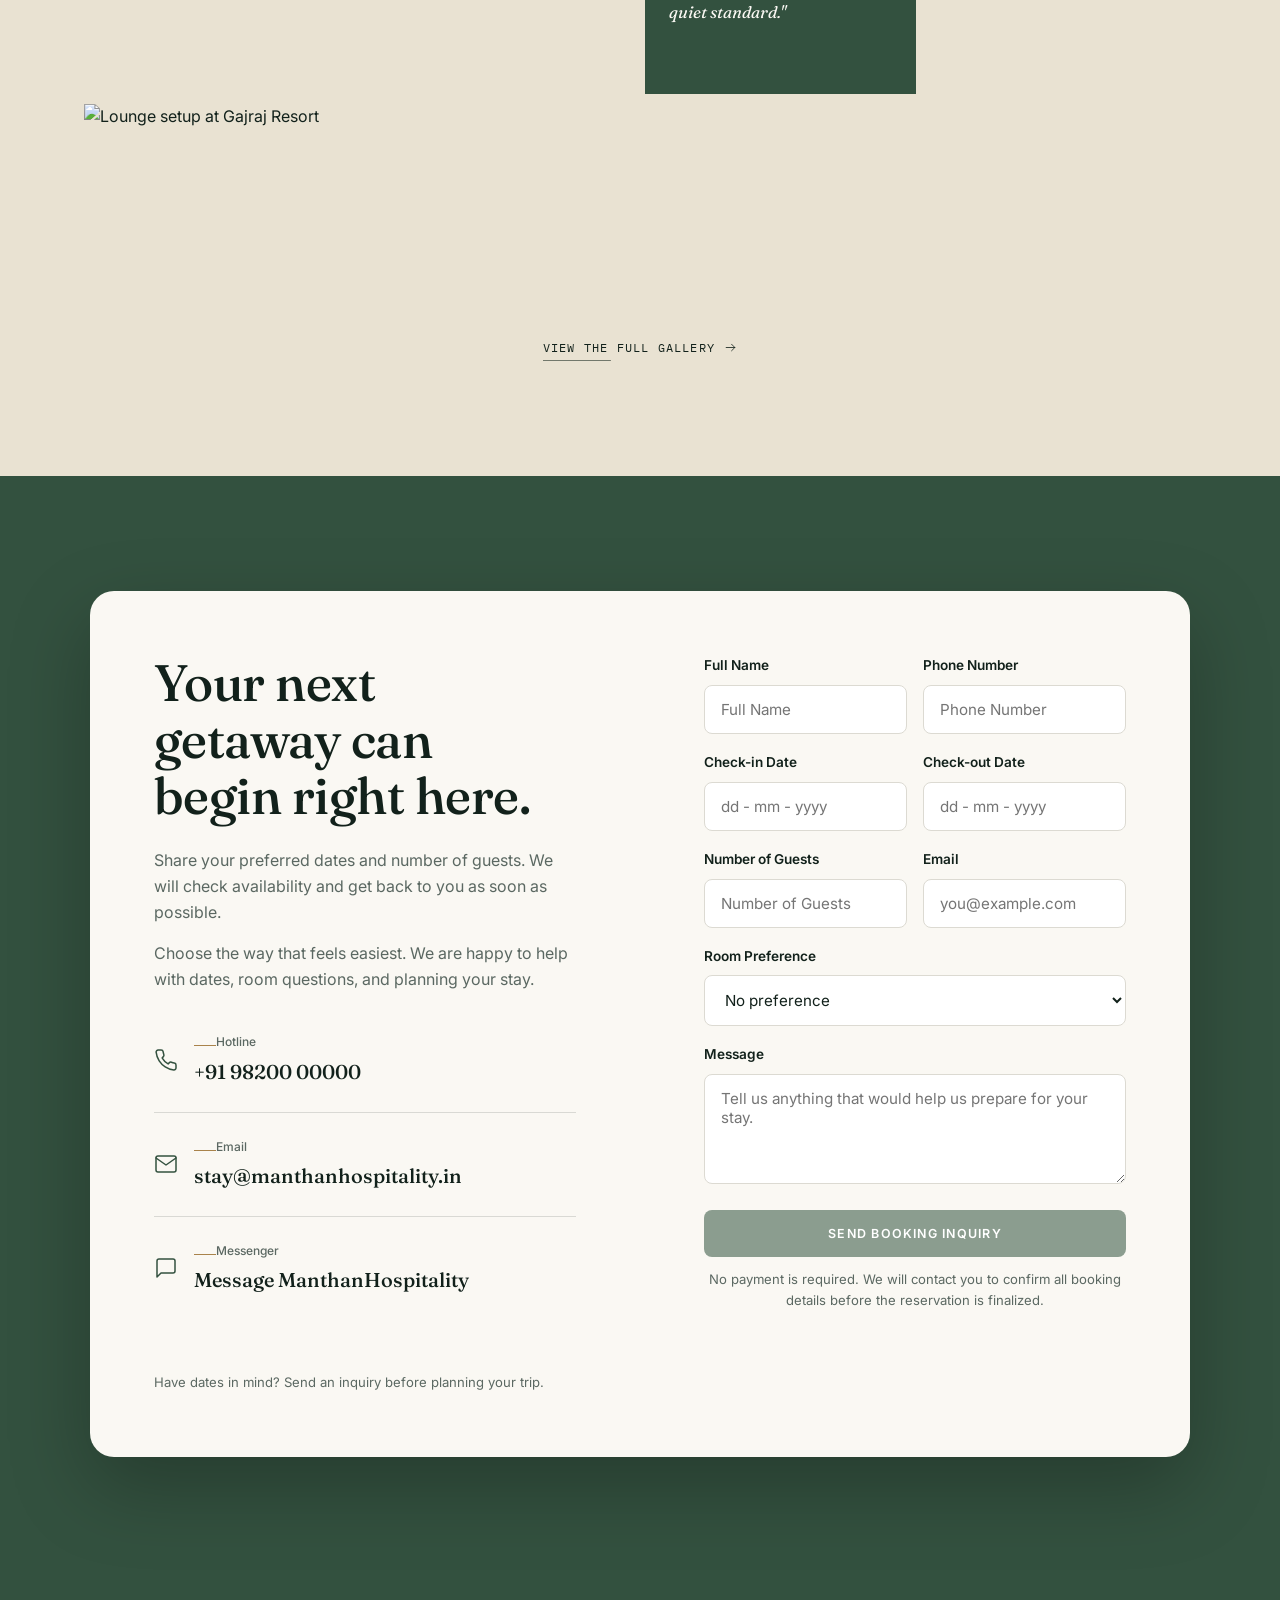
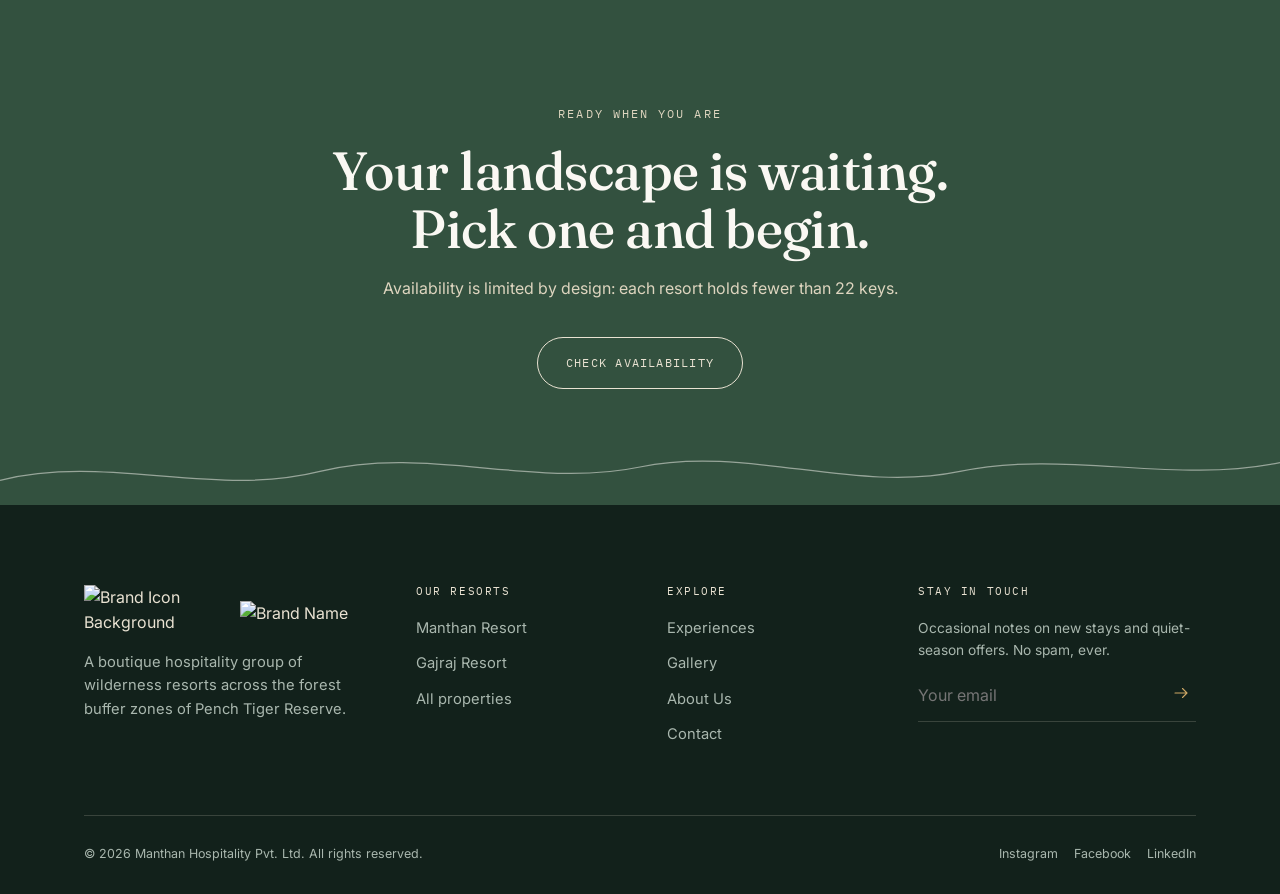
==== commit 2f7ea09e: "feat: implement initial design system and base layout for Manthan Hospitality website" ====
--- a/aranya/index.html
+++ b/aranya/index.html
@@ -18,12 +18,8 @@
   <!-- ================= NAV ================= -->
   <header class="nav">
     <a href="index.html" class="nav-brand">
-      <svg viewBox="0 0 32 32" fill="none" stroke="currentColor" stroke-width="1.3">
-        <path d="M2 22c3-6 5-9 7-9s3 4 5 4 3-7 6-7 3 9 5 9" stroke-linecap="round" stroke-linejoin="round" />
-        <path d="M2 26c3-4 5-6 7-6s3 3 5 3 3-5 6-5 3 6 5 6" stroke-linecap="round" stroke-linejoin="round"
-          opacity=".5" />
-      </svg>
-      <span><b>MANTHAN</b><span>HOSPITALITY</span></span>
+      <img src="assets/img/1.svg" alt="Brand Icon Background" class="nav-logo-icon">
+      <img src="assets/img/2.svg" alt="Brand Name Overlay" class="nav-logo-text">
     </a>
     <button class="nav-toggle" aria-label="Toggle navigation" aria-expanded="false">
       <svg viewBox="0 0 24 24" fill="none" stroke="currentColor" stroke-width="1.5">
@@ -378,55 +374,107 @@
     </div>
   </section>
 
-  <!-- ================= CONTACT ================= -->
-  <section class="section" id="contact">
-    <div class="container">
-      <div class="section-head reveal">
-        <p class="eyebrow">Contact</p>
-        <h2>Plan your stay with us directly.</h2>
-        <p>For bespoke itineraries, celebrations, or questions our team hasn't answered yet, reach us here, and a real
-          person replies within one business day.</p>
-      </div>
-      <div class="contact-grid reveal">
-        <div>
-          <div class="contact-info-item">
-            <p class="eyebrow">Reservations</p>
-            <p>+91 98200 00000</p>
-          </div>
-          <div class="contact-info-item">
-            <p class="eyebrow">Email</p>
-            <p>stay@manthanhospitality.in</p>
-          </div>
-          <div class="contact-info-item">
-            <p class="eyebrow">Head Office</p>
-            <p>Manthan Hospitality Head Office, Civil Lines, Nagpur, Maharashtra</p>
-          </div>
-        </div>
-        <form class="contact-form" data-form>
-          <div class="form-row">
-            <div class="field"><label for="hf-name">Full name</label><input id="hf-name" type="text" required></div>
-            <div class="field"><label for="hf-email">Email</label><input id="hf-email" type="email" required></div>
-          </div>
-          <div class="form-row">
-            <div class="field"><label for="hf-resort">Property of interest</label>
-              <select id="hf-resort">
+  <!-- ================= CONTACT / BOOKING ================= -->
+  <section class="section bg-moss" id="contact">
+    <div class="container">
+      <div class="booking-card reveal">
+        <div class="booking-card-left">
+          <h2>Your next<br>getaway can<br>begin right here.</h2>
+          <p class="intro-desc">Share your preferred dates and number of guests. We will check availability and get back
+            to you as soon as possible.</p>
+          <p class="intro-desc mb-lg">Choose the way that feels easiest. We are happy to help with dates, room
+            questions, and planning your stay.</p>
+
+          <div class="contact-info-list">
+            <div class="contact-item">
+              <svg viewBox="0 0 24 24" fill="none" stroke="currentColor" stroke-width="1.5">
+                <path
+                  d="M22 16.92v3a2 2 0 0 1-2.18 2 19.79 19.79 0 0 1-8.63-3.07 19.5 19.5 0 0 1-6-6 19.79 19.79 0 0 1-3.07-8.67A2 2 0 0 1 4.11 2h3a2 2 0 0 1 2 1.72 12.84 12.84 0 0 0 .7 2.81 2 2 0 0 1-.45 2.11L8.09 9.91a16 16 0 0 0 6 6l1.27-1.27a2 2 0 0 1 2.11-.45 12.84 12.84 0 0 0 2.81.7A2 2 0 0 1 22 16.92z"
+                  stroke-linecap="round" stroke-linejoin="round" />
+              </svg>
+              <div>
+                <span class="eyebrow">Hotline</span>
+                <strong>+91 98200 00000</strong>
+              </div>
+            </div>
+
+            <div class="contact-item">
+              <svg viewBox="0 0 24 24" fill="none" stroke="currentColor" stroke-width="1.5">
+                <path d="M4 4h16c1.1 0 2 .9 2 2v12c0 1.1-.9 2-2 2H4c-1.1 0-2-.9-2-2V6c0-1.1.9-2 2-2z"
+                  stroke-linecap="round" stroke-linejoin="round" />
+                <polyline points="22,6 12,13 2,6" stroke-linecap="round" stroke-linejoin="round" />
+              </svg>
+              <div>
+                <span class="eyebrow">Email</span>
+                <strong>stay@manthanhospitality.in</strong>
+              </div>
+            </div>
+
+            <div class="contact-item">
+              <svg viewBox="0 0 24 24" fill="none" stroke="currentColor" stroke-width="1.5">
+                <path d="M21 15a2 2 0 0 1-2 2H7l-4 4V5a2 2 0 0 1 2-2h14a2 2 0 0 1 2 2v10z" stroke-linecap="round"
+                  stroke-linejoin="round" />
+              </svg>
+              <div>
+                <span class="eyebrow">Messenger</span>
+                <strong>Message ManthanHospitality</strong>
+              </div>
+            </div>
+          </div>
+
+          <p class="form-note mt-xl">Have dates in mind? Send an inquiry before planning your trip.</p>
+        </div>
+
+        <div class="booking-card-right">
+          <form class="contact-form" data-form>
+            <div class="form-row">
+              <div class="field">
+                <label>Full Name</label>
+                <input type="text" placeholder="Full Name">
+              </div>
+              <div class="field">
+                <label>Phone Number</label>
+                <input type="tel" placeholder="Phone Number">
+              </div>
+            </div>
+            <div class="form-row">
+              <div class="field">
+                <label>Check-in Date</label>
+                <input type="text" placeholder="dd - mm - yyyy">
+              </div>
+              <div class="field">
+                <label>Check-out Date</label>
+                <input type="text" placeholder="dd - mm - yyyy">
+              </div>
+            </div>
+            <div class="form-row">
+              <div class="field">
+                <label>Number of Guests</label>
+                <input type="text" placeholder="Number of Guests">
+              </div>
+              <div class="field">
+                <label>Email</label>
+                <input type="email" placeholder="you@example.com">
+              </div>
+            </div>
+            <div class="field">
+              <label>Room Preference</label>
+              <select>
+                <option>No preference</option>
                 <option>Manthan Resort Pench</option>
                 <option>Gajraj Resort Pench</option>
-                <option>Not sure yet</option>
               </select>
             </div>
-            <div class="field"><label for="hf-dates">Preferred dates</label><input id="hf-dates" type="text"
-                placeholder="e.g. 12 to 15 Oct"></div>
-          </div>
-          <div class="field"><label for="hf-msg">Message</label><textarea id="hf-msg" rows="4"></textarea></div>
-          <button type="submit" class="btn btn-brass">Send Enquiry
-            <svg viewBox="0 0 24 24" fill="none" stroke="currentColor" stroke-width="1.5">
-              <path d="M4 12h16M14 6l6 6-6 6" stroke-linecap="round" stroke-linejoin="round" />
-            </svg>
-          </button>
-          <p class="form-success" role="status">Thank you, your enquiry has been noted. Our reservations team will
-            write back within one business day.</p>
-        </form>
+            <div class="field">
+              <label>Message</label>
+              <textarea placeholder="Tell us anything that would help us prepare for your stay." rows="4"></textarea>
+            </div>
+
+            <button type="submit" class="btn btn-sage btn-full">Send Booking Inquiry</button>
+            <p class="form-note text-center">No payment is required. We will contact you to confirm all booking details
+              before the reservation is finalized.</p>
+          </form>
+        </div>
       </div>
     </div>
   </section>
@@ -451,10 +499,8 @@
       <div class="footer-top">
         <div class="footer-brand">
           <a href="index.html" class="nav-brand">
-            <svg viewBox="0 0 32 32" fill="none" stroke="currentColor" stroke-width="1.3">
-              <path d="M2 22c3-6 5-9 7-9s3 4 5 4 3-7 6-7 3 9 5 9" stroke-linecap="round" stroke-linejoin="round" />
-            </svg>
-            <span><b>MANTHAN</b><span>HOSPITALITY</span></span>
+            <img src="assets/img/1.svg" alt="Brand Icon Background" class="nav-logo-icon">
+            <img src="assets/img/2.svg" alt="Brand Name Overlay" class="nav-logo-text">
           </a>
           <p>A boutique hospitality group of wilderness resorts across the forest buffer zones of Pench Tiger Reserve.
           </p>
--- a/aranya/assets/css/style.css
+++ b/aranya/assets/css/style.css
@@ -338,27 +338,18 @@
 .nav-brand {
   display: flex;
   align-items: center;
-  gap: 10px;
-  font-family: var(--font-display);
-  font-size: 1.25rem;
-  letter-spacing: .04em;
-}
-
-.nav-brand svg {
-  width: 26px;
-  height: 26px;
-}
-
-.nav-brand b {
-  font-weight: 500;
-}
-
-.nav-brand span {
-  font-family: var(--font-mono);
-  font-size: .6rem;
-  letter-spacing: .2em;
-  opacity: .7;
-  display: block;
+  gap: 12px;
+}
+
+.nav-logo-icon {
+  height: 48px;
+  width: auto;
+}
+
+.nav-logo-text {
+  height: 18px;
+  /* Correctly scaled height relative to cropped bounds */
+  width: auto;
   margin-top: 2px;
 }
 
@@ -1169,84 +1160,173 @@
 }
 
 /* ---------- contact ---------- */
-.contact-grid {
-  display: grid;
-  grid-template-columns: .85fr 1.15fr;
-  gap: clamp(28px, 4vw, 72px);
-}
-
-.contact-info-item {
-  padding: 20px 0;
-  border-bottom: 1px solid var(--line-on-ink);
-}
-
-.contact-info-item .eyebrow {
-  margin-bottom: 10px;
-}
-
-.contact-info-item p {
-  font-size: 1.02rem;
-}
-
-.form-row {
+/* ---------- Booking Card (Contact) ---------- */
+.booking-card {
   display: grid;
   grid-template-columns: 1fr 1fr;
-  gap: 18px;
-}
-
-.field {
-  margin-bottom: 20px;
-}
-
-.field label {
+  background: var(--paper);
+  border-radius: 24px;
+  overflow: hidden;
+  box-shadow: 0 30px 80px rgba(0, 0, 0, 0.25);
+  max-width: 1100px;
+  margin: 0 auto;
+}
+
+.booking-card-left {
+  padding: clamp(32px, 5vw, 64px);
+  display: flex;
+  flex-direction: column;
+}
+
+.booking-card-left h2 {
+  font-family: var(--font-display);
+  font-size: clamp(2.4rem, 4vw, 3.8rem);
+  line-height: 1.1;
+  color: var(--ink);
+  margin-bottom: 24px;
+}
+
+.intro-desc {
+  color: var(--slate);
+  margin-bottom: 16px;
+  max-width: 44ch;
+}
+
+.mb-lg {
+  margin-bottom: 40px;
+}
+
+.mt-xl {
+  margin-top: auto;
+  padding-top: 40px;
+}
+
+.contact-info-list {
+  display: grid;
+  gap: 24px;
+}
+
+.contact-item {
+  display: flex;
+  align-items: center;
+  gap: 16px;
+  padding-bottom: 24px;
+  border-bottom: 1px solid var(--line-on-paper);
+}
+
+.contact-item:last-child {
+  border-bottom: none;
+}
+
+.contact-item svg {
+  width: 24px;
+  height: 24px;
+  color: var(--moss);
+}
+
+.contact-item .eyebrow {
   display: block;
-  font-family: var(--font-mono);
-  font-size: .68rem;
-  letter-spacing: .1em;
-  text-transform: uppercase;
-  color: var(--brass);
-  margin-bottom: 9px;
-}
-
-.field input,
-.field select,
-.field textarea {
+  font-size: 0.75rem;
+  font-family: var(--font-body);
+  letter-spacing: normal;
+  text-transform: none;
+  font-weight: 500;
+  color: var(--slate);
+  margin-bottom: 4px;
+}
+
+.contact-item strong {
+  font-family: var(--font-display);
+  font-size: 1.25rem;
+  color: var(--ink);
+  font-weight: 500;
+}
+
+.booking-card-right {
+  padding: clamp(32px, 5vw, 64px);
+}
+
+.booking-card-right .form-row {
+  display: grid;
+  grid-template-columns: 1fr 1fr;
+  gap: 16px;
+}
+
+.booking-card-right .field {
+  margin-bottom: 18px;
+}
+
+.booking-card-right .field label {
+  display: block;
+  font-family: var(--font-body);
+  font-size: 0.85rem;
+  font-weight: 600;
+  color: var(--ink);
+  margin-bottom: 8px;
+}
+
+.booking-card-right input,
+.booking-card-right select,
+.booking-card-right textarea {
   width: 100%;
-  background: transparent;
+  background: #ffffff;
+  border: 1px solid #dcdad2;
+  /* matches paper shading */
+  border-radius: 8px;
+  padding: 14px 16px;
+  color: var(--ink);
+  font-family: var(--font-body);
+  font-size: 0.95rem;
+  transition: border-color .3s, box-shadow .3s;
+}
+
+.booking-card-right input:focus,
+.booking-card-right select:focus,
+.booking-card-right textarea:focus {
+  border-color: var(--moss);
+  outline: none;
+  box-shadow: 0 0 0 4px rgba(51, 81, 63, 0.1);
+}
+
+.booking-card-right textarea {
+  resize: vertical;
+  min-height: 110px;
+}
+
+.btn-sage {
+  background: #8b9d8f;
+  /* light sage match to image */
+  color: #fff;
   border: none;
-  border-bottom: 1px solid var(--line-on-paper);
-  padding: 12px 2px;
-  color: var(--ink);
-  transition: border-color .3s;
-}
-
-.bg-ink .field input,
-.bg-ink .field select,
-.bg-ink .field textarea {
-  color: var(--stone);
-  border-bottom-color: var(--line-on-ink);
-}
-
-.field input:focus,
-.field select:focus,
-.field textarea:focus {
-  border-bottom-color: var(--brass);
-  outline: none;
-}
-
-.field textarea {
-  resize: vertical;
-  min-height: 90px;
+  font-family: var(--font-body);
+  font-weight: 600;
+  padding: 16px;
+  border-radius: 8px;
+  transition: background .3s, transform .3s;
+  cursor: pointer;
+}
+
+.btn-sage:hover {
+  background: var(--moss);
+  /* darken on hover */
+  transform: translateY(-2px);
+}
+
+.btn-full {
+  width: 100%;
+  display: flex;
+  justify-content: center;
+  margin-top: 10px;
 }
 
 .form-note {
   font-size: .82rem;
   color: var(--slate);
-  margin-top: 6px;
-}
-
-.bg-ink .form-note {
-  color: var(--slate-on-ink);
+  margin-top: 12px;
+}
+
+.text-center {
+  text-align: center;
 }
 
 .form-success {
